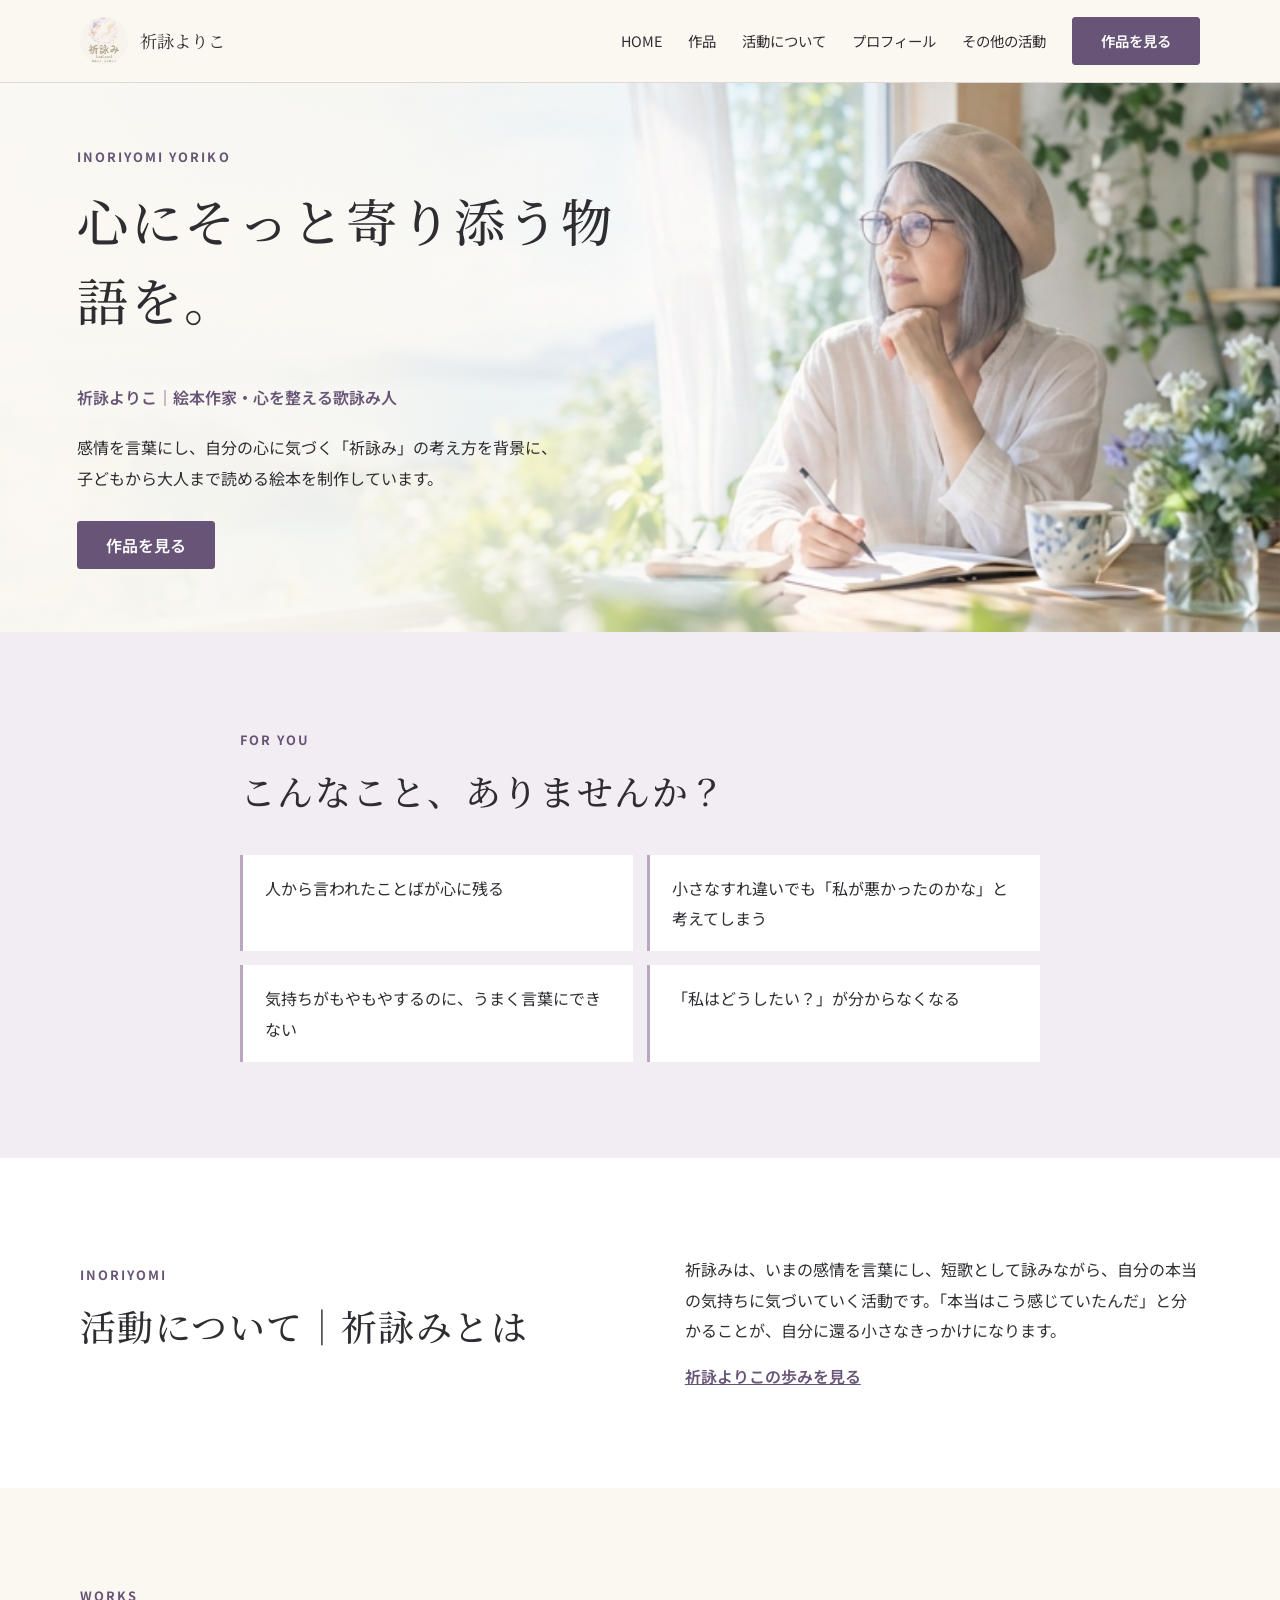
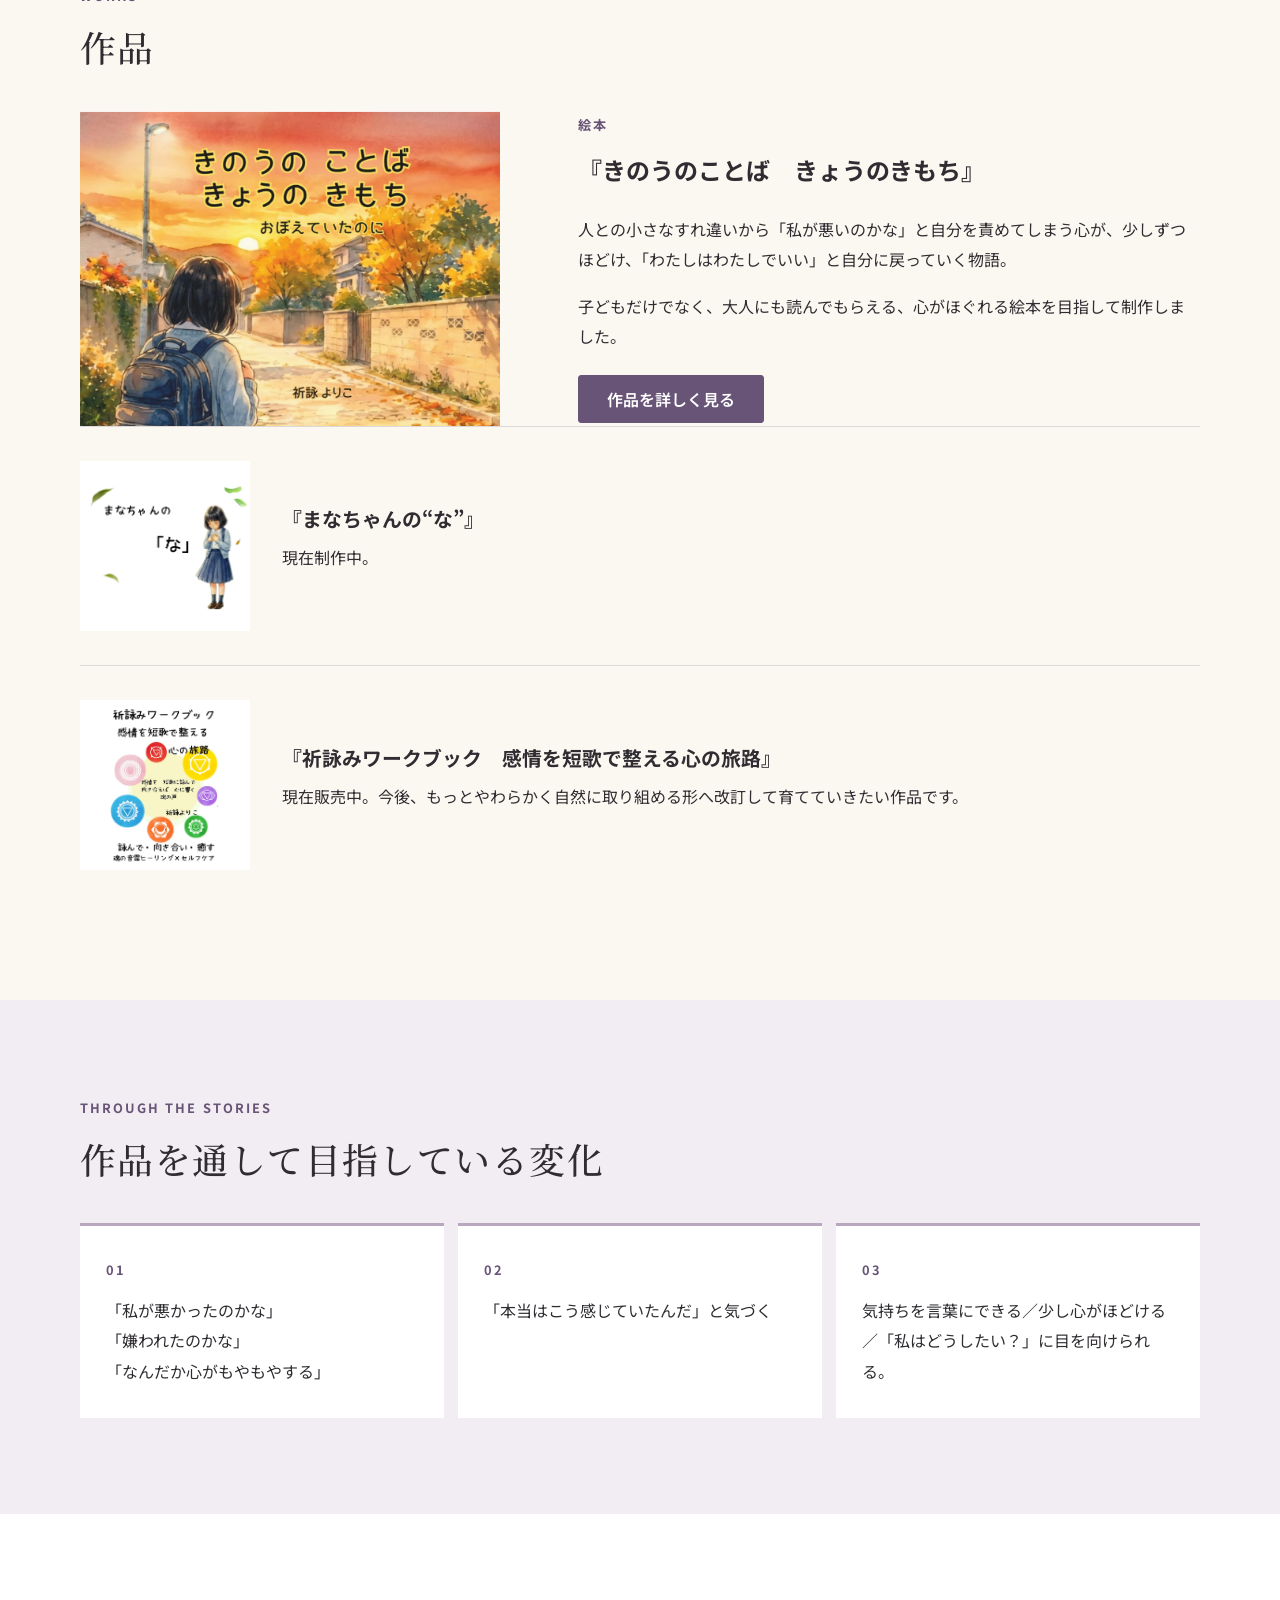
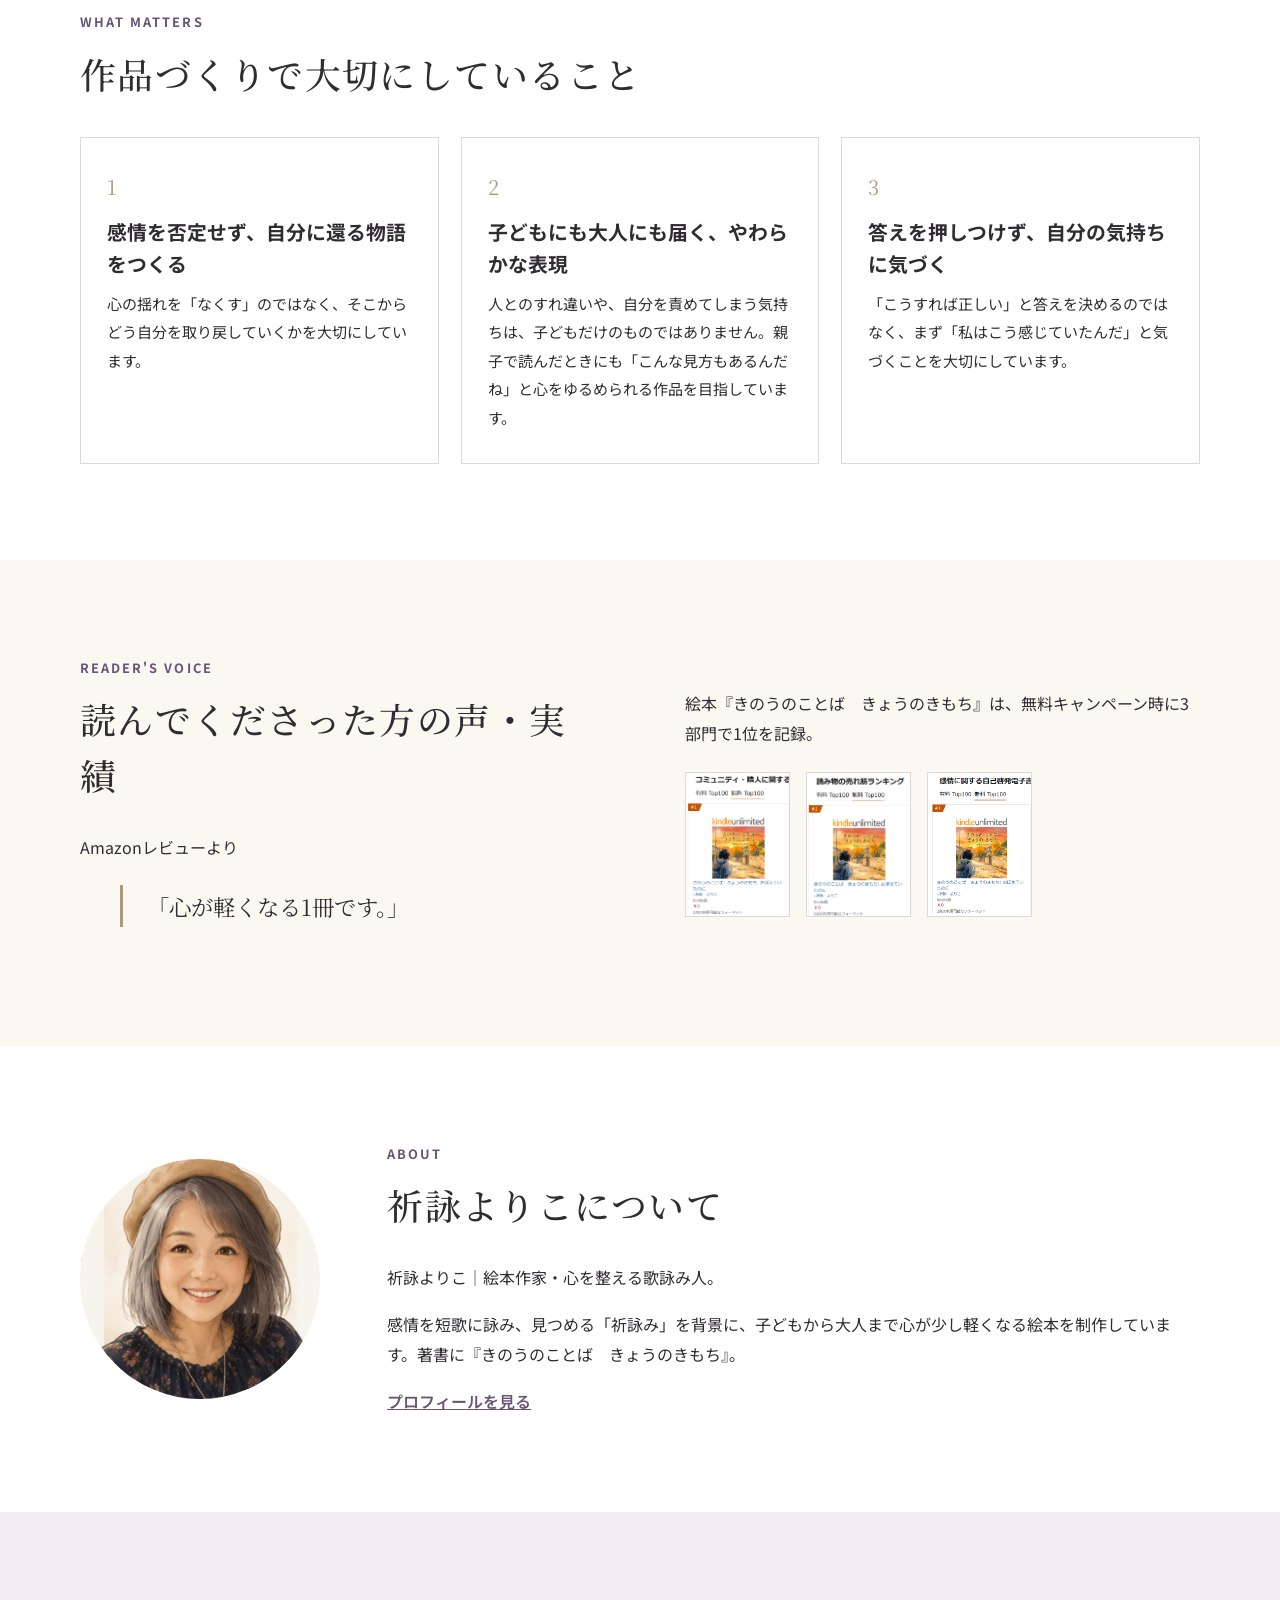
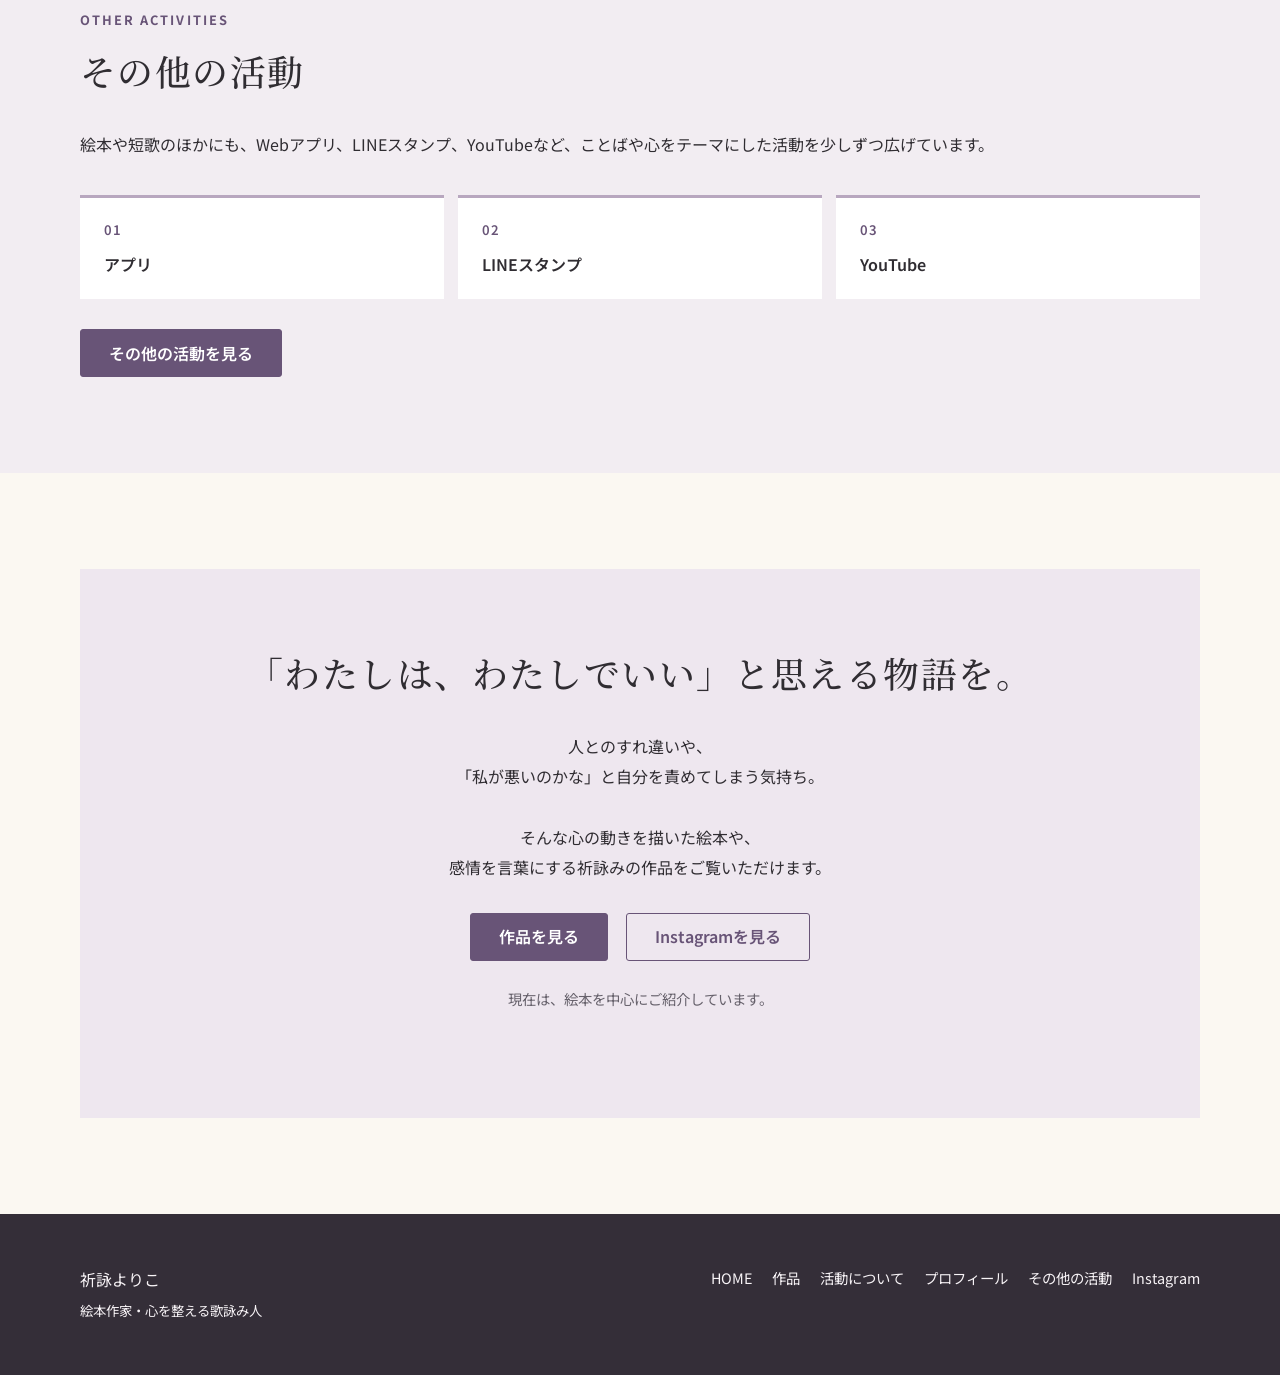
==== index.html @ 730420eb "Add Yoriko website" ====
<!doctype html><html lang="ja"><head><meta charset="utf-8"><meta name="viewport" content="width=device-width,initial-scale=1"><title>祈詠よりこ｜絵本作家・心を整える歌詠み人</title><meta name="description" content="祈詠よりこ。感情を言葉にし、自分の心に気づく「祈詠み」の考え方を背景に、子どもから大人まで読める絵本を制作しています。"><link rel="icon" type="image/svg+xml" href="data:image/svg+xml,%3Csvg xmlns='http://www.w3.org/2000/svg' viewBox='0 0 64 64'%3E%3Crect width='64' height='64' rx='12' fill='%23f4ecf2'/%3E%3Cpath d='M16 39q16-29 32 0M24 47q8-14 16 0' fill='none' stroke='%23685477' stroke-width='4' stroke-linecap='round'/%3E%3C/svg%3E"><link rel="stylesheet" href="./styles.css" defer><script src="./site.js" defer></script></head><body><a class="skip" href="#main">本文へ移動</a><header class="site-header"><div class="wrap head-inner"><a class="brand" href="./"><img src="./assets/logo.png" alt="祈詠みロゴ">祈詠よりこ</a><button class="menu-button" type="button" aria-controls="main-nav" aria-expanded="false">メニュー</button><nav class="nav" id="main-nav" aria-label="メインメニュー"><a href="./">HOME</a><a href="./works/">作品</a><a href="./#activity">活動について</a><a href="./profile/">プロフィール</a><a href="./#other-activities">その他の活動</a><a class="button" href="./works/">作品を見る</a></nav></div></header><main id="main"><section class="hero"><div class="wrap hero-grid"><div class="hero-copy"><p class="eyebrow">Inoriyomi Yoriko</p><h1>心にそっと寄り添う物語を。</h1><p class="role">祈詠よりこ｜絵本作家・心を整える歌詠み人</p><p class="lead">感情を言葉にし、自分の心に気づく「祈詠み」の考え方を背景に、<br>子どもから大人まで読める絵本を制作しています。</p><a class="button" href="./works/">作品を見る</a></div><div class="hero-image"><img src="./assets/hero.png" alt="窓辺で静かに過ごす女性" fetchpriority="high"></div></div></section><section class="section section-tint"><div class="narrow"><div class="section-head"><p class="eyebrow">For you</p><h2>こんなこと、ありませんか？</h2></div><ul class="list-soft"><li>人から言われたことばが心に残る</li><li>小さなすれ違いでも「私が悪かったのかな」と考えてしまう</li><li>気持ちがもやもやするのに、うまく言葉にできない</li><li>「私はどうしたい？」が分からなくなる</li></ul></div></section><section class="section section-white" id="activity"><div class="wrap two-col"><div><p class="eyebrow">Inoriyomi</p><h2>活動について｜祈詠みとは</h2></div><div><p>祈詠みは、いまの感情を言葉にし、短歌として詠みながら、自分の本当の気持ちに気づいていく活動です。「本当はこう感じていたんだ」と分かることが、自分に還る小さなきっかけになります。</p><a class="text-link" href="./profile/#story">祈詠よりこの歩みを見る</a></div></div></section><section class="section"><div class="wrap"><div class="section-head"><p class="eyebrow">Works</p><h2>作品</h2></div><div class="feature"><div class="feature-image"><img src="./assets/book-one.png" alt="絵本『きのうのことば　きょうのきもち』の表紙" loading="lazy"></div><div><p class="badge">絵本</p><h3>『きのうのことば　きょうのきもち』</h3><p>人との小さなすれ違いから「私が悪いのかな」と自分を責めてしまう心が、少しずつほどけ、「わたしはわたしでいい」と自分に戻っていく物語。</p><p>子どもだけでなく、大人にも読んでもらえる、心がほぐれる絵本を目指して制作しました。</p><div class="book-actions"><a class="button" href="./works/">作品を詳しく見る</a></div></div></div><div class="small-book"><img src="./assets/book-two.png" alt="制作中の絵本『まなちゃんの“な”』の画像" loading="lazy"><div><h3>『まなちゃんの“な”』</h3><p>現在制作中。</p></div></div><div class="small-book"><img src="./assets/workbook.png" alt="祈詠みワークブックの画像" loading="lazy"><div><h3>『祈詠みワークブック　感情を短歌で整える心の旅路』</h3><p>現在販売中。今後、もっとやわらかく自然に取り組める形へ改訂して育てていきたい作品です。</p></div></div></div></section><section class="section section-tint"><div class="wrap"><div class="section-head"><p class="eyebrow">Through the stories</p><h2>作品を通して目指している変化</h2></div><div class="pathway"><div class="path-step"><p class="number">01</p><p>「私が悪かったのかな」<br>「嫌われたのかな」<br>「なんだか心がもやもやする」</p></div><div class="path-step"><p class="number">02</p><p>「本当はこう感じていたんだ」と気づく</p></div><div class="path-step"><p class="number">03</p><p>気持ちを言葉にできる／少し心がほどける／「私はどうしたい？」に目を向けられる。</p></div></div></div></section><section class="section section-white"><div class="wrap"><div class="section-head"><p class="eyebrow">What matters</p><h2>作品づくりで大切にしていること</h2></div><div class="values"><div class="value"><span class="index">1</span><h3>感情を否定せず、自分に還る物語をつくる</h3><p>心の揺れを「なくす」のではなく、そこからどう自分を取り戻していくかを大切にしています。</p></div><div class="value"><span class="index">2</span><h3>子どもにも大人にも届く、やわらかな表現</h3><p>人とのすれ違いや、自分を責めてしまう気持ちは、子どもだけのものではありません。親子で読んだときにも「こんな見方もあるんだね」と心をゆるめられる作品を目指しています。</p></div><div class="value"><span class="index">3</span><h3>答えを押しつけず、自分の気持ちに気づく</h3><p>「こうすれば正しい」と答えを決めるのではなく、まず「私はこう感じていたんだ」と気づくことを大切にしています。</p></div></div></div></section><section class="section"><div class="wrap two-col"><div><p class="eyebrow">Reader's voice</p><h2>読んでくださった方の声・実績</h2><p>Amazonレビューより</p><blockquote class="review">「心が軽くなる1冊です。」</blockquote></div><div><p>絵本『きのうのことば　きょうのきもち』は、無料キャンペーン時に3部門で1位を記録。</p><div class="ranking"><img src="./assets/rank-community.png" alt="コミュニティ・隣人に関するランキング1位の画面" loading="lazy"><img src="./assets/rank-reading.png" alt="読み物の売れ筋ランキング1位の画面" loading="lazy"><img src="./assets/rank-feelings.png" alt="感情に関する自己啓発電子書籍ランキング1位の画面" loading="lazy"></div></div></div></section><section class="section section-white"><div class="wrap profile-brief"><img src="./assets/portrait.png" alt="祈詠よりこのプロフィール写真" loading="lazy"><div><p class="eyebrow">About</p><h2>祈詠よりこについて</h2><p>祈詠よりこ｜絵本作家・心を整える歌詠み人。</p><p>感情を短歌に詠み、見つめる「祈詠み」を背景に、子どもから大人まで心が少し軽くなる絵本を制作しています。著書に『きのうのことば　きょうのきもち』。</p><a class="text-link" href="./profile/">プロフィールを見る</a></div></div></section><section class="section section-tint" id="other-activities"><div class="wrap"><div class="section-head"><p class="eyebrow">Other activities</p><h2>その他の活動</h2><p>絵本や短歌のほかにも、Webアプリ、LINEスタンプ、YouTubeなど、ことばや心をテーマにした活動を少しずつ広げています。</p></div><ol class="other-list"><li>アプリ</li><li>LINEスタンプ</li><li>YouTube</li></ol><a class="button" href="https://inoriyomi.my.canva.site/" target="_blank" rel="noopener noreferrer">その他の活動を見る</a></div></section><section class="section"><div class="wrap cta-panel"><h2>「わたしは、わたしでいい」と思える物語を。</h2><p>人とのすれ違いや、<br>「私が悪いのかな」と自分を責めてしまう気持ち。<br><br>そんな心の動きを描いた絵本や、<br>感情を言葉にする祈詠みの作品をご覧いただけます。</p><div class="cta-actions"><a class="button" href="./works/">作品を見る</a><a class="button button-outline" href="https://www.instagram.com/inoriyomi.kokoro/" target="_blank" rel="noopener noreferrer">Instagramを見る</a></div><p class="minor">現在は、絵本を中心にご紹介しています。</p></div></section></main><footer class="site-footer"><div class="wrap footer-inner"><div>祈詠よりこ<br><small>絵本作家・心を整える歌詠み人</small></div><nav class="footer-nav" aria-label="フッターメニュー"><a href="./">HOME</a><a href="./works/">作品</a><a href="./#activity">活動について</a><a href="./profile/">プロフィール</a><a href="./#other-activities">その他の活動</a><a href="https://www.instagram.com/inoriyomi.kokoro/" target="_blank" rel="noopener noreferrer">Instagram</a></nav></div></footer></body></html>
---- styles.css ----
@import url('https://fonts.googleapis.com/css2?family=Noto+Sans+JP:wght@400;500;600;700&family=Noto+Serif+JP:wght@400;500;600&display=swap');
:root{--paper:#fbf8f2;--white:#fff;--ink:#302d32;--muted:#66616b;--plum:#685477;--plum-dark:#4e3c5c;--lav:#eee7ef;--line:#ded8d7;--gold:#ae9976}*{box-sizing:border-box}html{scroll-behavior:smooth}body{margin:0;color:var(--ink);background:var(--paper);font-family:'Noto Sans JP',system-ui,sans-serif;font-size:16px;line-height:1.9}h1,h2,h3,p{margin-top:0}h1,h2,.serif{font-family:'Noto Serif JP',serif;font-weight:500;line-height:1.55}h1{font-size:clamp(2rem,4vw,3.45rem);letter-spacing:.055em}h2{font-size:clamp(1.65rem,2.8vw,2.45rem);letter-spacing:.04em}h3{font-size:1.24rem;line-height:1.6}a{color:inherit}img{display:block;max-width:100%}.wrap{width:min(1120px,calc(100% - 48px));margin:auto}.narrow{width:min(800px,calc(100% - 48px));margin:auto}.eyebrow{font-size:.8rem;letter-spacing:.16em;color:var(--plum);font-weight:700;text-transform:uppercase;margin-bottom:.7rem}.site-header{position:sticky;top:0;z-index:20;background:rgba(251,248,242,.96);backdrop-filter:blur(14px);border-bottom:1px solid var(--line)}.head-inner{height:82px;display:flex;align-items:center;gap:28px}.brand{display:flex;align-items:center;gap:12px;text-decoration:none;margin-right:auto;font-family:'Noto Serif JP',serif;font-size:1.08rem;white-space:nowrap}.brand img{width:48px;height:48px;object-fit:cover;border-radius:50%}.nav{display:flex;align-items:center;gap:26px;font-size:.9rem}.nav a{text-decoration:none}.nav a:hover,.text-link:hover{text-decoration:underline;text-underline-offset:5px}.button{display:inline-flex;justify-content:center;align-items:center;min-height:48px;padding:10px 28px;text-decoration:none;background:var(--plum);color:white;border:1px solid var(--plum);border-radius:3px;font-weight:600;line-height:1.4;white-space:nowrap}.button:hover{background:var(--plum-dark)}.button-outline{background:transparent;color:var(--plum)}.button-outline:hover{background:var(--lav)}.menu-button{display:none;background:transparent;border:1px solid var(--line);font:inherit;padding:6px 12px;border-radius:3px}.hero{padding:64px 0 84px}.hero-grid{display:grid;grid-template-columns:1fr 1.06fr;align-items:center;gap:5%;min-height:570px}.hero-copy{padding:24px 0}.hero-copy .role{color:var(--plum);font-weight:600;margin-bottom:28px}.hero-copy .lead{max-width:31em;margin-bottom:34px}.hero-image{height:570px;overflow:hidden;border-radius:48% 48% 5px 5px/22% 22% 5px 5px;background:#eaf2f1}.hero-image img{width:100%;height:100%;object-fit:cover;object-position:center}.section{padding:96px 0}.section-white{background:white}.section-tint{background:#f2edf2}.section-head{margin-bottom:36px}.list-soft{display:grid;grid-template-columns:1fr 1fr;gap:14px;list-style:none;padding:0;margin:0}.list-soft li{background:white;border-left:3px solid #b8a7bf;padding:18px 22px}.two-col{display:grid;grid-template-columns:1fr 1fr;gap:8%;align-items:center}.quote-band{font-family:'Noto Serif JP',serif;font-size:clamp(1.25rem,2.3vw,1.85rem);line-height:1.8;color:var(--plum)}.feature{display:grid;grid-template-columns:minmax(250px,420px) 1fr;gap:7%;align-items:center}.feature-image{background:#eee9df;overflow:hidden}.feature-image img{width:100%;aspect-ratio:4/3;object-fit:cover}.feature h3{font-size:1.5rem}.book-meta{color:var(--muted);font-size:.92rem}.book-actions{display:flex;gap:12px;flex-wrap:wrap;margin-top:24px}.small-book{display:grid;grid-template-columns:170px 1fr;gap:32px;align-items:center;padding:34px 0;border-top:1px solid var(--line)}.small-book img{width:170px;aspect-ratio:1/1;object-fit:contain;background:#fff}.small-book h3{margin-bottom:8px}.pathway{display:grid;grid-template-columns:repeat(3,1fr);gap:14px}.path-step{padding:32px 26px;background:white;border-top:3px solid #b8a7bf}.path-step .number{font-size:.8rem;color:var(--plum);font-weight:700;letter-spacing:.12em}.path-step p:last-child{margin-bottom:0}.values{display:grid;grid-template-columns:repeat(3,1fr);gap:22px}.value{padding:30px 26px;border:1px solid var(--line);background:white}.value .index{color:var(--gold);font-family:'Noto Serif JP',serif;font-size:1.25rem}.value h3{margin:10px 0}.value p{font-size:.94rem;margin-bottom:0}.review{border-left:3px solid var(--gold);padding-left:24px;font-family:'Noto Serif JP',serif;font-size:1.4rem}.ranking{display:flex;gap:16px;align-items:start;margin-top:24px}.ranking img{width:105px;height:145px;object-fit:contain;object-position:top;background:white;border:1px solid var(--line)}.profile-brief{display:grid;grid-template-columns:240px 1fr;gap:6%;align-items:center}.profile-brief img{width:240px;aspect-ratio:1/1;object-fit:cover;border-radius:50%}.cta-panel{text-align:center;padding:76px 40px;background:var(--lav)}.cta-panel p{max-width:600px;margin:0 auto 30px}.cta-actions{display:flex;justify-content:center;gap:18px;flex-wrap:wrap}.minor{font-size:.9rem;color:var(--muted);margin-top:24px!important}.site-footer{padding:50px 0;background:#342e38;color:#f8f4f7}.footer-inner{display:flex;justify-content:space-between;gap:30px;align-items:start}.footer-nav{display:flex;gap:20px;flex-wrap:wrap;font-size:.9rem}.footer-nav a{text-decoration:none}.page-hero{padding:88px 0 70px;background:#f1ebf0}.page-hero p{max-width:730px}.work-card{display:grid;grid-template-columns:38% 1fr;gap:6%;align-items:center;padding:72px 0;border-bottom:1px solid var(--line)}.work-card img{width:100%;max-height:410px;object-fit:contain;background:white}.work-card h2{font-size:clamp(1.5rem,2.4vw,2.1rem)}.work-card p{max-width:38em}.prices{list-style:none;margin:18px 0;padding:0;font-weight:600}.prices li{margin:3px 0}.badge{color:var(--plum);font-size:.82rem;font-weight:700;letter-spacing:.12em}.prose{max-width:790px}.prose p{margin-bottom:1.7em}.profile-intro{display:grid;grid-template-columns:270px 1fr;gap:7%;align-items:center}.profile-intro img{width:270px;border-radius:50%}.faq details{border-top:1px solid var(--line);padding:20px 0}.faq details:last-child{border-bottom:1px solid var(--line)}.faq summary{cursor:pointer;font-weight:600}.faq details p{margin:15px 0 0}.text-link{color:var(--plum);font-weight:600}.skip{position:absolute;left:-9999px;top:0;background:white;padding:10px;z-index:100}.skip:focus{left:10px}#activity{scroll-margin-top:100px}@media(max-width:800px){.head-inner{height:68px}.nav{display:none;position:absolute;left:0;right:0;top:68px;background:var(--paper);padding:22px 24px;border-bottom:1px solid var(--line);flex-direction:column;align-items:stretch;gap:14px}.nav.open{display:flex}.head-cta{display:none}.menu-button{display:block}.hero{padding:30px 0 64px}.hero-grid{grid-template-columns:1fr;min-height:0}.hero-image{height:360px;grid-row:1;border-radius:45% 45% 3px 3px/30% 30% 3px 3px}.hero-copy{padding:30px 0 0}.section{padding:64px 0}.two-col,.feature,.profile-brief,.profile-intro,.work-card{grid-template-columns:1fr;gap:28px}.feature-image{max-width:520px}.pathway,.values{grid-template-columns:1fr}.profile-brief img,.profile-intro img{width:190px}.work-card{padding:48px 0}.work-card img{max-height:350px}.footer-inner{flex-direction:column}.page-hero{padding:62px 0 50px}}@media(max-width:520px){.wrap,.narrow{width:min(100% - 36px,1120px)}.list-soft{grid-template-columns:1fr}.small-book{grid-template-columns:110px 1fr;gap:18px}.small-book img{width:110px}.ranking img{width:83px;height:116px}.cta-panel{padding:58px 22px}.hero-image{height:290px}}
/* TOP: one wide image with the original headline over it. */
.hero{padding:0}
.hero-grid{position:relative;isolation:isolate;display:flex;align-items:center;gap:0;width:min(100%,1600px);min-height:0;aspect-ratio:1832/859;padding:42px clamp(24px,6vw,100px)}
.hero-grid::after{content:"";position:absolute;inset:0;z-index:1;pointer-events:none;background:linear-gradient(90deg,rgba(251,248,242,.96) 0%,rgba(251,248,242,.86) 29%,rgba(251,248,242,.22) 62%,transparent 82%)}
.hero-copy{position:relative;z-index:2;width:52%;max-width:630px;padding:0}
.hero-copy .role{margin-bottom:20px}
.hero-copy .lead{margin-bottom:28px}
.hero-image{position:absolute;inset:0;width:100%;height:100%;border-radius:0}
.hero-image img{width:100%;height:100%;object-fit:cover;object-position:center}
@media(max-width:800px){
 .hero{padding:0}
 .hero-grid{min-height:570px;aspect-ratio:auto;align-items:flex-start;padding:46px 24px}
 .hero-grid::after{background:linear-gradient(90deg,rgba(251,248,242,.95),rgba(251,248,242,.72) 62%,rgba(251,248,242,.12)),linear-gradient(180deg,rgba(251,248,242,.75),transparent 75%)}
 .hero-copy{width:min(100%,520px);padding:0}
 .hero-image{height:100%;grid-row:auto;border-radius:0}
 .hero-image img{object-position:65% center}
}
@media(max-width:520px){
 .hero-grid{min-height:600px;padding:38px 22px}
 .hero-copy h1{font-size:1.95rem}
 .hero-copy .lead br{display:none}
 .hero-image{height:100%}
 .hero-image img{object-position:66% center}
}
#other-activities{scroll-margin-top:100px}
.other-list{display:grid;grid-template-columns:repeat(3,1fr);gap:14px;margin:0 0 30px;padding:0;list-style:none;counter-reset:activities}
.other-list li{counter-increment:activities;background:white;border-top:3px solid #b8a7bf;padding:20px 24px;font-weight:600}
.other-list li::before{content:counter(activities,decimal-leading-zero);display:block;color:var(--plum);font-size:.82rem;letter-spacing:.1em;margin-bottom:6px}
@media(max-width:680px){.other-list{grid-template-columns:1fr}}
/* The supplied wide portrait keeps its full composition on larger screens. */
.hero-grid{aspect-ratio:784/336}
.hero-image img{object-position:center center}
@media(max-width:980px){
 .hero-grid{display:flex;flex-direction:column;align-items:stretch;min-height:0;aspect-ratio:auto;padding:0}
 .hero-grid::after{display:none}
 .hero-image{position:relative;order:1;width:100%;height:clamp(240px,36vw,350px)}
 .hero-image img{object-fit:cover;object-position:72% center}
 .hero-copy{order:2;width:100%;max-width:none;padding:30px max(24px,calc((100vw - 1120px)/2)) 52px;background:var(--paper)}
}
@media(max-width:520px){
 .hero-image{height:240px}
 .hero-copy{padding:28px 22px 48px}
}
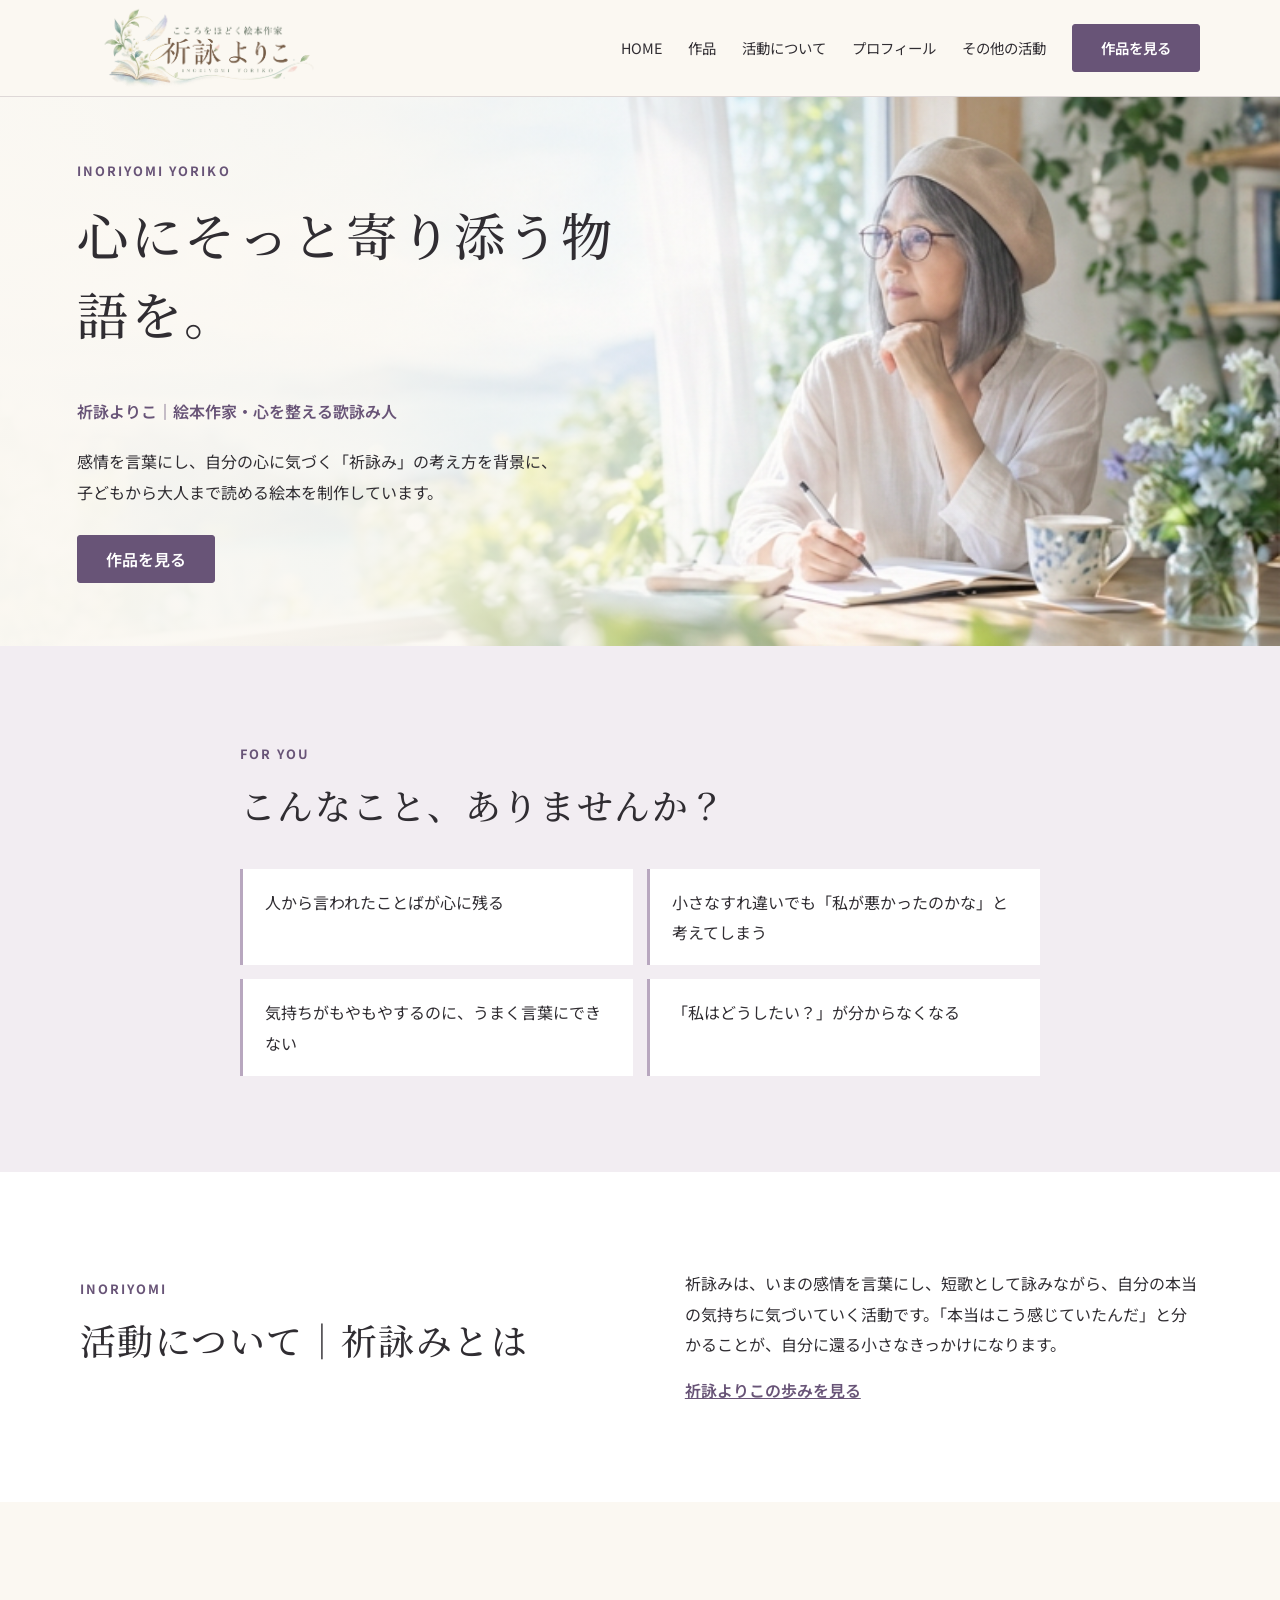
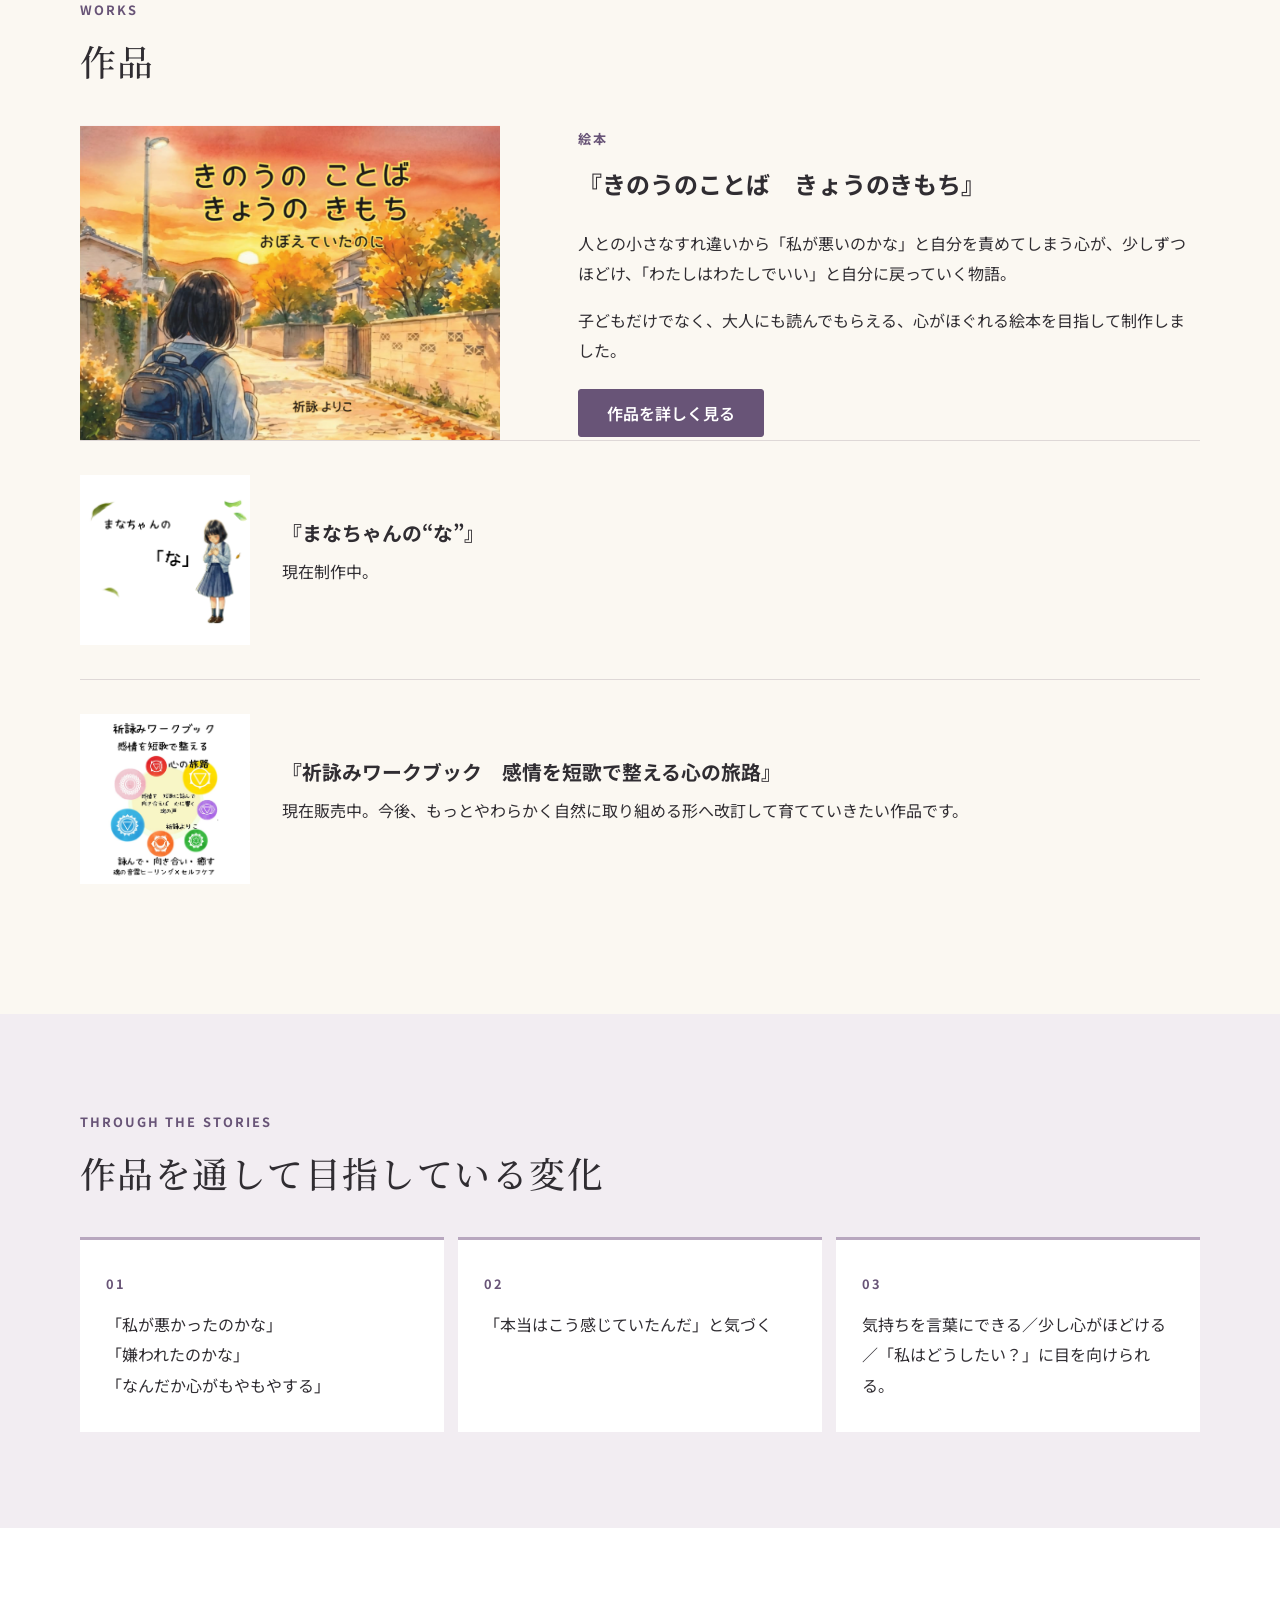
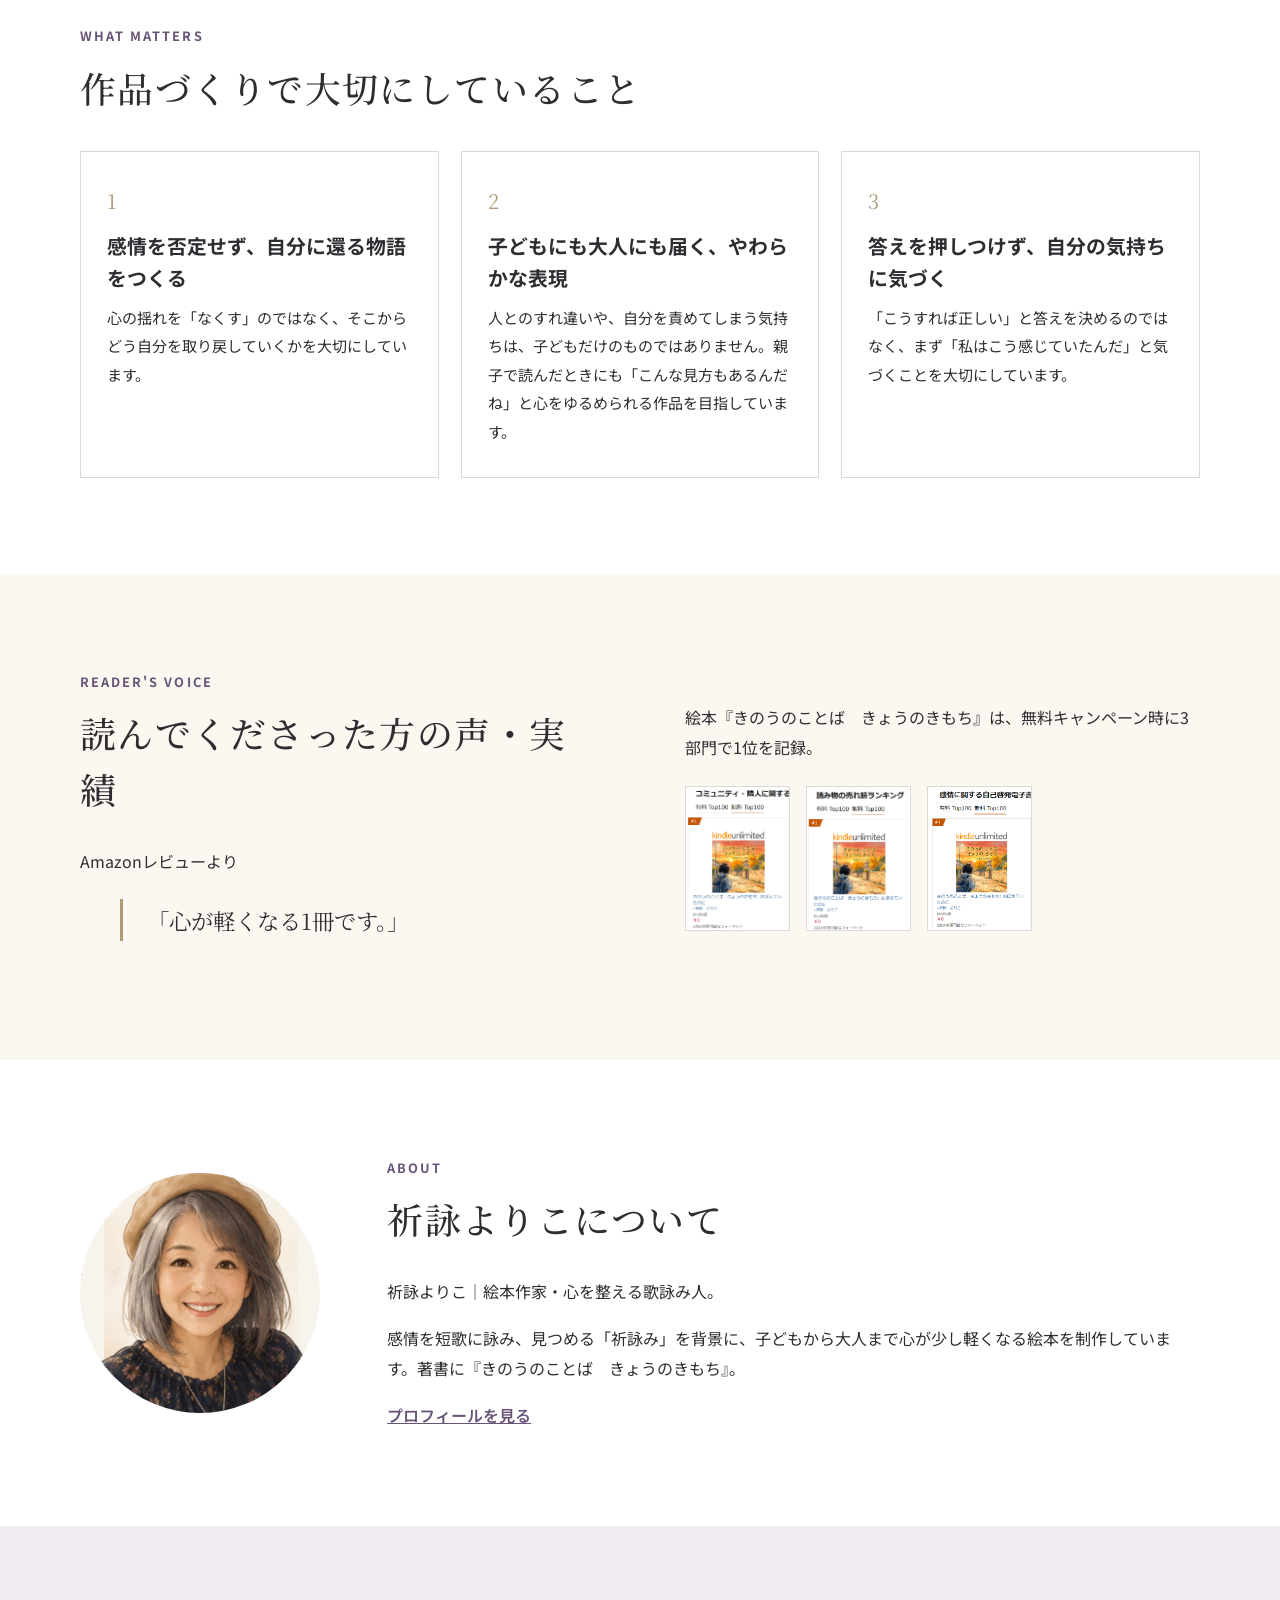
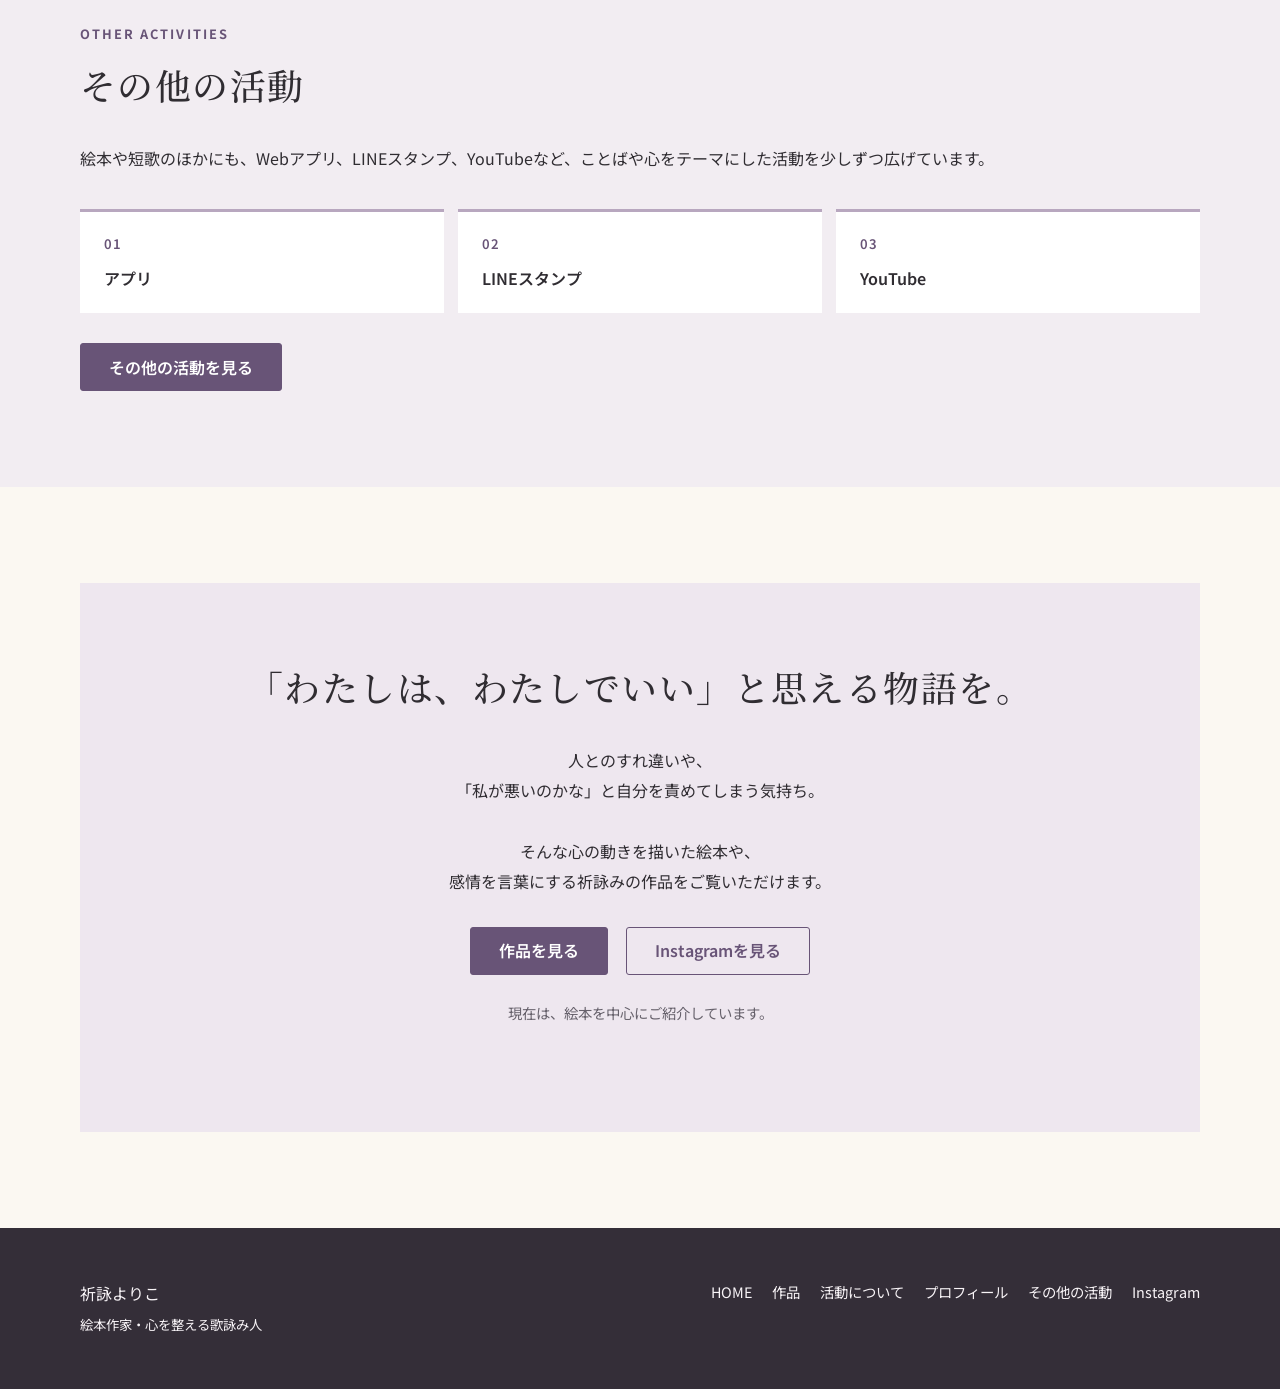
==== commit 6e39e863: "Replace header logo" ====
--- a/index.html
+++ b/index.html
@@ -1 +1 @@
-<!doctype html><html lang="ja"><head><meta charset="utf-8"><meta name="viewport" content="width=device-width,initial-scale=1"><title>祈詠よりこ｜絵本作家・心を整える歌詠み人</title><meta name="description" content="祈詠よりこ。感情を言葉にし、自分の心に気づく「祈詠み」の考え方を背景に、子どもから大人まで読める絵本を制作しています。"><link rel="icon" type="image/svg+xml" href="data:image/svg+xml,%3Csvg xmlns='http://www.w3.org/2000/svg' viewBox='0 0 64 64'%3E%3Crect width='64' height='64' rx='12' fill='%23f4ecf2'/%3E%3Cpath d='M16 39q16-29 32 0M24 47q8-14 16 0' fill='none' stroke='%23685477' stroke-width='4' stroke-linecap='round'/%3E%3C/svg%3E"><link rel="stylesheet" href="./styles.css" defer><script src="./site.js" defer></script></head><body><a class="skip" href="#main">本文へ移動</a><header class="site-header"><div class="wrap head-inner"><a class="brand" href="./"><img src="./assets/logo.png" alt="祈詠みロゴ">祈詠よりこ</a><button class="menu-button" type="button" aria-controls="main-nav" aria-expanded="false">メニュー</button><nav class="nav" id="main-nav" aria-label="メインメニュー"><a href="./">HOME</a><a href="./works/">作品</a><a href="./#activity">活動について</a><a href="./profile/">プロフィール</a><a href="./#other-activities">その他の活動</a><a class="button" href="./works/">作品を見る</a></nav></div></header><main id="main"><section class="hero"><div class="wrap hero-grid"><div class="hero-copy"><p class="eyebrow">Inoriyomi Yoriko</p><h1>心にそっと寄り添う物語を。</h1><p class="role">祈詠よりこ｜絵本作家・心を整える歌詠み人</p><p class="lead">感情を言葉にし、自分の心に気づく「祈詠み」の考え方を背景に、<br>子どもから大人まで読める絵本を制作しています。</p><a class="button" href="./works/">作品を見る</a></div><div class="hero-image"><img src="./assets/hero.png" alt="窓辺で静かに過ごす女性" fetchpriority="high"></div></div></section><section class="section section-tint"><div class="narrow"><div class="section-head"><p class="eyebrow">For you</p><h2>こんなこと、ありませんか？</h2></div><ul class="list-soft"><li>人から言われたことばが心に残る</li><li>小さなすれ違いでも「私が悪かったのかな」と考えてしまう</li><li>気持ちがもやもやするのに、うまく言葉にできない</li><li>「私はどうしたい？」が分からなくなる</li></ul></div></section><section class="section section-white" id="activity"><div class="wrap two-col"><div><p class="eyebrow">Inoriyomi</p><h2>活動について｜祈詠みとは</h2></div><div><p>祈詠みは、いまの感情を言葉にし、短歌として詠みながら、自分の本当の気持ちに気づいていく活動です。「本当はこう感じていたんだ」と分かることが、自分に還る小さなきっかけになります。</p><a class="text-link" href="./profile/#story">祈詠よりこの歩みを見る</a></div></div></section><section class="section"><div class="wrap"><div class="section-head"><p class="eyebrow">Works</p><h2>作品</h2></div><div class="feature"><div class="feature-image"><img src="./assets/book-one.png" alt="絵本『きのうのことば　きょうのきもち』の表紙" loading="lazy"></div><div><p class="badge">絵本</p><h3>『きのうのことば　きょうのきもち』</h3><p>人との小さなすれ違いから「私が悪いのかな」と自分を責めてしまう心が、少しずつほどけ、「わたしはわたしでいい」と自分に戻っていく物語。</p><p>子どもだけでなく、大人にも読んでもらえる、心がほぐれる絵本を目指して制作しました。</p><div class="book-actions"><a class="button" href="./works/">作品を詳しく見る</a></div></div></div><div class="small-book"><img src="./assets/book-two.png" alt="制作中の絵本『まなちゃんの“な”』の画像" loading="lazy"><div><h3>『まなちゃんの“な”』</h3><p>現在制作中。</p></div></div><div class="small-book"><img src="./assets/workbook.png" alt="祈詠みワークブックの画像" loading="lazy"><div><h3>『祈詠みワークブック　感情を短歌で整える心の旅路』</h3><p>現在販売中。今後、もっとやわらかく自然に取り組める形へ改訂して育てていきたい作品です。</p></div></div></div></section><section class="section section-tint"><div class="wrap"><div class="section-head"><p class="eyebrow">Through the stories</p><h2>作品を通して目指している変化</h2></div><div class="pathway"><div class="path-step"><p class="number">01</p><p>「私が悪かったのかな」<br>「嫌われたのかな」<br>「なんだか心がもやもやする」</p></div><div class="path-step"><p class="number">02</p><p>「本当はこう感じていたんだ」と気づく</p></div><div class="path-step"><p class="number">03</p><p>気持ちを言葉にできる／少し心がほどける／「私はどうしたい？」に目を向けられる。</p></div></div></div></section><section class="section section-white"><div class="wrap"><div class="section-head"><p class="eyebrow">What matters</p><h2>作品づくりで大切にしていること</h2></div><div class="values"><div class="value"><span class="index">1</span><h3>感情を否定せず、自分に還る物語をつくる</h3><p>心の揺れを「なくす」のではなく、そこからどう自分を取り戻していくかを大切にしています。</p></div><div class="value"><span class="index">2</span><h3>子どもにも大人にも届く、やわらかな表現</h3><p>人とのすれ違いや、自分を責めてしまう気持ちは、子どもだけのものではありません。親子で読んだときにも「こんな見方もあるんだね」と心をゆるめられる作品を目指しています。</p></div><div class="value"><span class="index">3</span><h3>答えを押しつけず、自分の気持ちに気づく</h3><p>「こうすれば正しい」と答えを決めるのではなく、まず「私はこう感じていたんだ」と気づくことを大切にしています。</p></div></div></div></section><section class="section"><div class="wrap two-col"><div><p class="eyebrow">Reader's voice</p><h2>読んでくださった方の声・実績</h2><p>Amazonレビューより</p><blockquote class="review">「心が軽くなる1冊です。」</blockquote></div><div><p>絵本『きのうのことば　きょうのきもち』は、無料キャンペーン時に3部門で1位を記録。</p><div class="ranking"><img src="./assets/rank-community.png" alt="コミュニティ・隣人に関するランキング1位の画面" loading="lazy"><img src="./assets/rank-reading.png" alt="読み物の売れ筋ランキング1位の画面" loading="lazy"><img src="./assets/rank-feelings.png" alt="感情に関する自己啓発電子書籍ランキング1位の画面" loading="lazy"></div></div></div></section><section class="section section-white"><div class="wrap profile-brief"><img src="./assets/portrait.png" alt="祈詠よりこのプロフィール写真" loading="lazy"><div><p class="eyebrow">About</p><h2>祈詠よりこについて</h2><p>祈詠よりこ｜絵本作家・心を整える歌詠み人。</p><p>感情を短歌に詠み、見つめる「祈詠み」を背景に、子どもから大人まで心が少し軽くなる絵本を制作しています。著書に『きのうのことば　きょうのきもち』。</p><a class="text-link" href="./profile/">プロフィールを見る</a></div></div></section><section class="section section-tint" id="other-activities"><div class="wrap"><div class="section-head"><p class="eyebrow">Other activities</p><h2>その他の活動</h2><p>絵本や短歌のほかにも、Webアプリ、LINEスタンプ、YouTubeなど、ことばや心をテーマにした活動を少しずつ広げています。</p></div><ol class="other-list"><li>アプリ</li><li>LINEスタンプ</li><li>YouTube</li></ol><a class="button" href="https://inoriyomi.my.canva.site/" target="_blank" rel="noopener noreferrer">その他の活動を見る</a></div></section><section class="section"><div class="wrap cta-panel"><h2>「わたしは、わたしでいい」と思える物語を。</h2><p>人とのすれ違いや、<br>「私が悪いのかな」と自分を責めてしまう気持ち。<br><br>そんな心の動きを描いた絵本や、<br>感情を言葉にする祈詠みの作品をご覧いただけます。</p><div class="cta-actions"><a class="button" href="./works/">作品を見る</a><a class="button button-outline" href="https://www.instagram.com/inoriyomi.kokoro/" target="_blank" rel="noopener noreferrer">Instagramを見る</a></div><p class="minor">現在は、絵本を中心にご紹介しています。</p></div></section></main><footer class="site-footer"><div class="wrap footer-inner"><div>祈詠よりこ<br><small>絵本作家・心を整える歌詠み人</small></div><nav class="footer-nav" aria-label="フッターメニュー"><a href="./">HOME</a><a href="./works/">作品</a><a href="./#activity">活動について</a><a href="./profile/">プロフィール</a><a href="./#other-activities">その他の活動</a><a href="https://www.instagram.com/inoriyomi.kokoro/" target="_blank" rel="noopener noreferrer">Instagram</a></nav></div></footer></body></html>
+<!doctype html><html lang="ja"><head><meta charset="utf-8"><meta name="viewport" content="width=device-width,initial-scale=1"><title>祈詠よりこ｜絵本作家・心を整える歌詠み人</title><meta name="description" content="祈詠よりこ。感情を言葉にし、自分の心に気づく「祈詠み」の考え方を背景に、子どもから大人まで読める絵本を制作しています。"><link rel="icon" type="image/svg+xml" href="data:image/svg+xml,%3Csvg xmlns='http://www.w3.org/2000/svg' viewBox='0 0 64 64'%3E%3Crect width='64' height='64' rx='12' fill='%23f4ecf2'/%3E%3Cpath d='M16 39q16-29 32 0M24 47q8-14 16 0' fill='none' stroke='%23685477' stroke-width='4' stroke-linecap='round'/%3E%3C/svg%3E"><link rel="stylesheet" href="./styles.css" defer><script src="./site.js" defer></script></head><body><a class="skip" href="#main">本文へ移動</a><header class="site-header"><div class="wrap head-inner"><a class="brand" href="./"><img src="./assets/New-logo.png" alt="こころをほどく絵本作家・祈詠よりこ"></a><button class="menu-button" type="button" aria-controls="main-nav" aria-expanded="false">メニュー</button><nav class="nav" id="main-nav" aria-label="メインメニュー"><a href="./">HOME</a><a href="./works/">作品</a><a href="./#activity">活動について</a><a href="./profile/">プロフィール</a><a href="./#other-activities">その他の活動</a><a class="button" href="./works/">作品を見る</a></nav></div></header><main id="main"><section class="hero"><div class="wrap hero-grid"><div class="hero-copy"><p class="eyebrow">Inoriyomi Yoriko</p><h1>心にそっと寄り添う物語を。</h1><p class="role">祈詠よりこ｜絵本作家・心を整える歌詠み人</p><p class="lead">感情を言葉にし、自分の心に気づく「祈詠み」の考え方を背景に、<br>子どもから大人まで読める絵本を制作しています。</p><a class="button" href="./works/">作品を見る</a></div><div class="hero-image"><img src="./assets/hero.png" alt="窓辺で静かに過ごす女性" fetchpriority="high"></div></div></section><section class="section section-tint"><div class="narrow"><div class="section-head"><p class="eyebrow">For you</p><h2>こんなこと、ありませんか？</h2></div><ul class="list-soft"><li>人から言われたことばが心に残る</li><li>小さなすれ違いでも「私が悪かったのかな」と考えてしまう</li><li>気持ちがもやもやするのに、うまく言葉にできない</li><li>「私はどうしたい？」が分からなくなる</li></ul></div></section><section class="section section-white" id="activity"><div class="wrap two-col"><div><p class="eyebrow">Inoriyomi</p><h2>活動について｜祈詠みとは</h2></div><div><p>祈詠みは、いまの感情を言葉にし、短歌として詠みながら、自分の本当の気持ちに気づいていく活動です。「本当はこう感じていたんだ」と分かることが、自分に還る小さなきっかけになります。</p><a class="text-link" href="./profile/#story">祈詠よりこの歩みを見る</a></div></div></section><section class="section"><div class="wrap"><div class="section-head"><p class="eyebrow">Works</p><h2>作品</h2></div><div class="feature"><div class="feature-image"><img src="./assets/book-one.png" alt="絵本『きのうのことば　きょうのきもち』の表紙" loading="lazy"></div><div><p class="badge">絵本</p><h3>『きのうのことば　きょうのきもち』</h3><p>人との小さなすれ違いから「私が悪いのかな」と自分を責めてしまう心が、少しずつほどけ、「わたしはわたしでいい」と自分に戻っていく物語。</p><p>子どもだけでなく、大人にも読んでもらえる、心がほぐれる絵本を目指して制作しました。</p><div class="book-actions"><a class="button" href="./works/">作品を詳しく見る</a></div></div></div><div class="small-book"><img src="./assets/book-two.png" alt="制作中の絵本『まなちゃんの“な”』の画像" loading="lazy"><div><h3>『まなちゃんの“な”』</h3><p>現在制作中。</p></div></div><div class="small-book"><img src="./assets/workbook.png" alt="祈詠みワークブックの画像" loading="lazy"><div><h3>『祈詠みワークブック　感情を短歌で整える心の旅路』</h3><p>現在販売中。今後、もっとやわらかく自然に取り組める形へ改訂して育てていきたい作品です。</p></div></div></div></section><section class="section section-tint"><div class="wrap"><div class="section-head"><p class="eyebrow">Through the stories</p><h2>作品を通して目指している変化</h2></div><div class="pathway"><div class="path-step"><p class="number">01</p><p>「私が悪かったのかな」<br>「嫌われたのかな」<br>「なんだか心がもやもやする」</p></div><div class="path-step"><p class="number">02</p><p>「本当はこう感じていたんだ」と気づく</p></div><div class="path-step"><p class="number">03</p><p>気持ちを言葉にできる／少し心がほどける／「私はどうしたい？」に目を向けられる。</p></div></div></div></section><section class="section section-white"><div class="wrap"><div class="section-head"><p class="eyebrow">What matters</p><h2>作品づくりで大切にしていること</h2></div><div class="values"><div class="value"><span class="index">1</span><h3>感情を否定せず、自分に還る物語をつくる</h3><p>心の揺れを「なくす」のではなく、そこからどう自分を取り戻していくかを大切にしています。</p></div><div class="value"><span class="index">2</span><h3>子どもにも大人にも届く、やわらかな表現</h3><p>人とのすれ違いや、自分を責めてしまう気持ちは、子どもだけのものではありません。親子で読んだときにも「こんな見方もあるんだね」と心をゆるめられる作品を目指しています。</p></div><div class="value"><span class="index">3</span><h3>答えを押しつけず、自分の気持ちに気づく</h3><p>「こうすれば正しい」と答えを決めるのではなく、まず「私はこう感じていたんだ」と気づくことを大切にしています。</p></div></div></div></section><section class="section"><div class="wrap two-col"><div><p class="eyebrow">Reader's voice</p><h2>読んでくださった方の声・実績</h2><p>Amazonレビューより</p><blockquote class="review">「心が軽くなる1冊です。」</blockquote></div><div><p>絵本『きのうのことば　きょうのきもち』は、無料キャンペーン時に3部門で1位を記録。</p><div class="ranking"><img src="./assets/rank-community.png" alt="コミュニティ・隣人に関するランキング1位の画面" loading="lazy"><img src="./assets/rank-reading.png" alt="読み物の売れ筋ランキング1位の画面" loading="lazy"><img src="./assets/rank-feelings.png" alt="感情に関する自己啓発電子書籍ランキング1位の画面" loading="lazy"></div></div></div></section><section class="section section-white"><div class="wrap profile-brief"><img src="./assets/portrait.png" alt="祈詠よりこのプロフィール写真" loading="lazy"><div><p class="eyebrow">About</p><h2>祈詠よりこについて</h2><p>祈詠よりこ｜絵本作家・心を整える歌詠み人。</p><p>感情を短歌に詠み、見つめる「祈詠み」を背景に、子どもから大人まで心が少し軽くなる絵本を制作しています。著書に『きのうのことば　きょうのきもち』。</p><a class="text-link" href="./profile/">プロフィールを見る</a></div></div></section><section class="section section-tint" id="other-activities"><div class="wrap"><div class="section-head"><p class="eyebrow">Other activities</p><h2>その他の活動</h2><p>絵本や短歌のほかにも、Webアプリ、LINEスタンプ、YouTubeなど、ことばや心をテーマにした活動を少しずつ広げています。</p></div><ol class="other-list"><li>アプリ</li><li>LINEスタンプ</li><li>YouTube</li></ol><a class="button" href="https://inoriyomi.my.canva.site/" target="_blank" rel="noopener noreferrer">その他の活動を見る</a></div></section><section class="section"><div class="wrap cta-panel"><h2>「わたしは、わたしでいい」と思える物語を。</h2><p>人とのすれ違いや、<br>「私が悪いのかな」と自分を責めてしまう気持ち。<br><br>そんな心の動きを描いた絵本や、<br>感情を言葉にする祈詠みの作品をご覧いただけます。</p><div class="cta-actions"><a class="button" href="./works/">作品を見る</a><a class="button button-outline" href="https://www.instagram.com/inoriyomi.kokoro/" target="_blank" rel="noopener noreferrer">Instagramを見る</a></div><p class="minor">現在は、絵本を中心にご紹介しています。</p></div></section></main><footer class="site-footer"><div class="wrap footer-inner"><div>祈詠よりこ<br><small>絵本作家・心を整える歌詠み人</small></div><nav class="footer-nav" aria-label="フッターメニュー"><a href="./">HOME</a><a href="./works/">作品</a><a href="./#activity">活動について</a><a href="./profile/">プロフィール</a><a href="./#other-activities">その他の活動</a><a href="https://www.instagram.com/inoriyomi.kokoro/" target="_blank" rel="noopener noreferrer">Instagram</a></nav></div></footer></body></html>
--- a/styles.css
+++ b/styles.css
@@ -1,5 +1,5 @@
 @import url('https://fonts.googleapis.com/css2?family=Noto+Sans+JP:wght@400;500;600;700&family=Noto+Serif+JP:wght@400;500;600&display=swap');
-:root{--paper:#fbf8f2;--white:#fff;--ink:#302d32;--muted:#66616b;--plum:#685477;--plum-dark:#4e3c5c;--lav:#eee7ef;--line:#ded8d7;--gold:#ae9976}*{box-sizing:border-box}html{scroll-behavior:smooth}body{margin:0;color:var(--ink);background:var(--paper);font-family:'Noto Sans JP',system-ui,sans-serif;font-size:16px;line-height:1.9}h1,h2,h3,p{margin-top:0}h1,h2,.serif{font-family:'Noto Serif JP',serif;font-weight:500;line-height:1.55}h1{font-size:clamp(2rem,4vw,3.45rem);letter-spacing:.055em}h2{font-size:clamp(1.65rem,2.8vw,2.45rem);letter-spacing:.04em}h3{font-size:1.24rem;line-height:1.6}a{color:inherit}img{display:block;max-width:100%}.wrap{width:min(1120px,calc(100% - 48px));margin:auto}.narrow{width:min(800px,calc(100% - 48px));margin:auto}.eyebrow{font-size:.8rem;letter-spacing:.16em;color:var(--plum);font-weight:700;text-transform:uppercase;margin-bottom:.7rem}.site-header{position:sticky;top:0;z-index:20;background:rgba(251,248,242,.96);backdrop-filter:blur(14px);border-bottom:1px solid var(--line)}.head-inner{height:82px;display:flex;align-items:center;gap:28px}.brand{display:flex;align-items:center;gap:12px;text-decoration:none;margin-right:auto;font-family:'Noto Serif JP',serif;font-size:1.08rem;white-space:nowrap}.brand img{width:48px;height:48px;object-fit:cover;border-radius:50%}.nav{display:flex;align-items:center;gap:26px;font-size:.9rem}.nav a{text-decoration:none}.nav a:hover,.text-link:hover{text-decoration:underline;text-underline-offset:5px}.button{display:inline-flex;justify-content:center;align-items:center;min-height:48px;padding:10px 28px;text-decoration:none;background:var(--plum);color:white;border:1px solid var(--plum);border-radius:3px;font-weight:600;line-height:1.4;white-space:nowrap}.button:hover{background:var(--plum-dark)}.button-outline{background:transparent;color:var(--plum)}.button-outline:hover{background:var(--lav)}.menu-button{display:none;background:transparent;border:1px solid var(--line);font:inherit;padding:6px 12px;border-radius:3px}.hero{padding:64px 0 84px}.hero-grid{display:grid;grid-template-columns:1fr 1.06fr;align-items:center;gap:5%;min-height:570px}.hero-copy{padding:24px 0}.hero-copy .role{color:var(--plum);font-weight:600;margin-bottom:28px}.hero-copy .lead{max-width:31em;margin-bottom:34px}.hero-image{height:570px;overflow:hidden;border-radius:48% 48% 5px 5px/22% 22% 5px 5px;background:#eaf2f1}.hero-image img{width:100%;height:100%;object-fit:cover;object-position:center}.section{padding:96px 0}.section-white{background:white}.section-tint{background:#f2edf2}.section-head{margin-bottom:36px}.list-soft{display:grid;grid-template-columns:1fr 1fr;gap:14px;list-style:none;padding:0;margin:0}.list-soft li{background:white;border-left:3px solid #b8a7bf;padding:18px 22px}.two-col{display:grid;grid-template-columns:1fr 1fr;gap:8%;align-items:center}.quote-band{font-family:'Noto Serif JP',serif;font-size:clamp(1.25rem,2.3vw,1.85rem);line-height:1.8;color:var(--plum)}.feature{display:grid;grid-template-columns:minmax(250px,420px) 1fr;gap:7%;align-items:center}.feature-image{background:#eee9df;overflow:hidden}.feature-image img{width:100%;aspect-ratio:4/3;object-fit:cover}.feature h3{font-size:1.5rem}.book-meta{color:var(--muted);font-size:.92rem}.book-actions{display:flex;gap:12px;flex-wrap:wrap;margin-top:24px}.small-book{display:grid;grid-template-columns:170px 1fr;gap:32px;align-items:center;padding:34px 0;border-top:1px solid var(--line)}.small-book img{width:170px;aspect-ratio:1/1;object-fit:contain;background:#fff}.small-book h3{margin-bottom:8px}.pathway{display:grid;grid-template-columns:repeat(3,1fr);gap:14px}.path-step{padding:32px 26px;background:white;border-top:3px solid #b8a7bf}.path-step .number{font-size:.8rem;color:var(--plum);font-weight:700;letter-spacing:.12em}.path-step p:last-child{margin-bottom:0}.values{display:grid;grid-template-columns:repeat(3,1fr);gap:22px}.value{padding:30px 26px;border:1px solid var(--line);background:white}.value .index{color:var(--gold);font-family:'Noto Serif JP',serif;font-size:1.25rem}.value h3{margin:10px 0}.value p{font-size:.94rem;margin-bottom:0}.review{border-left:3px solid var(--gold);padding-left:24px;font-family:'Noto Serif JP',serif;font-size:1.4rem}.ranking{display:flex;gap:16px;align-items:start;margin-top:24px}.ranking img{width:105px;height:145px;object-fit:contain;object-position:top;background:white;border:1px solid var(--line)}.profile-brief{display:grid;grid-template-columns:240px 1fr;gap:6%;align-items:center}.profile-brief img{width:240px;aspect-ratio:1/1;object-fit:cover;border-radius:50%}.cta-panel{text-align:center;padding:76px 40px;background:var(--lav)}.cta-panel p{max-width:600px;margin:0 auto 30px}.cta-actions{display:flex;justify-content:center;gap:18px;flex-wrap:wrap}.minor{font-size:.9rem;color:var(--muted);margin-top:24px!important}.site-footer{padding:50px 0;background:#342e38;color:#f8f4f7}.footer-inner{display:flex;justify-content:space-between;gap:30px;align-items:start}.footer-nav{display:flex;gap:20px;flex-wrap:wrap;font-size:.9rem}.footer-nav a{text-decoration:none}.page-hero{padding:88px 0 70px;background:#f1ebf0}.page-hero p{max-width:730px}.work-card{display:grid;grid-template-columns:38% 1fr;gap:6%;align-items:center;padding:72px 0;border-bottom:1px solid var(--line)}.work-card img{width:100%;max-height:410px;object-fit:contain;background:white}.work-card h2{font-size:clamp(1.5rem,2.4vw,2.1rem)}.work-card p{max-width:38em}.prices{list-style:none;margin:18px 0;padding:0;font-weight:600}.prices li{margin:3px 0}.badge{color:var(--plum);font-size:.82rem;font-weight:700;letter-spacing:.12em}.prose{max-width:790px}.prose p{margin-bottom:1.7em}.profile-intro{display:grid;grid-template-columns:270px 1fr;gap:7%;align-items:center}.profile-intro img{width:270px;border-radius:50%}.faq details{border-top:1px solid var(--line);padding:20px 0}.faq details:last-child{border-bottom:1px solid var(--line)}.faq summary{cursor:pointer;font-weight:600}.faq details p{margin:15px 0 0}.text-link{color:var(--plum);font-weight:600}.skip{position:absolute;left:-9999px;top:0;background:white;padding:10px;z-index:100}.skip:focus{left:10px}#activity{scroll-margin-top:100px}@media(max-width:800px){.head-inner{height:68px}.nav{display:none;position:absolute;left:0;right:0;top:68px;background:var(--paper);padding:22px 24px;border-bottom:1px solid var(--line);flex-direction:column;align-items:stretch;gap:14px}.nav.open{display:flex}.head-cta{display:none}.menu-button{display:block}.hero{padding:30px 0 64px}.hero-grid{grid-template-columns:1fr;min-height:0}.hero-image{height:360px;grid-row:1;border-radius:45% 45% 3px 3px/30% 30% 3px 3px}.hero-copy{padding:30px 0 0}.section{padding:64px 0}.two-col,.feature,.profile-brief,.profile-intro,.work-card{grid-template-columns:1fr;gap:28px}.feature-image{max-width:520px}.pathway,.values{grid-template-columns:1fr}.profile-brief img,.profile-intro img{width:190px}.work-card{padding:48px 0}.work-card img{max-height:350px}.footer-inner{flex-direction:column}.page-hero{padding:62px 0 50px}}@media(max-width:520px){.wrap,.narrow{width:min(100% - 36px,1120px)}.list-soft{grid-template-columns:1fr}.small-book{grid-template-columns:110px 1fr;gap:18px}.small-book img{width:110px}.ranking img{width:83px;height:116px}.cta-panel{padding:58px 22px}.hero-image{height:290px}}
+:root{--paper:#fbf8f2;--white:#fff;--ink:#302d32;--muted:#66616b;--plum:#685477;--plum-dark:#4e3c5c;--lav:#eee7ef;--line:#ded8d7;--gold:#ae9976}*{box-sizing:border-box}html{scroll-behavior:smooth}body{margin:0;color:var(--ink);background:var(--paper);font-family:'Noto Sans JP',system-ui,sans-serif;font-size:16px;line-height:1.9}h1,h2,h3,p{margin-top:0}h1,h2,.serif{font-family:'Noto Serif JP',serif;font-weight:500;line-height:1.55}h1{font-size:clamp(2rem,4vw,3.45rem);letter-spacing:.055em}h2{font-size:clamp(1.65rem,2.8vw,2.45rem);letter-spacing:.04em}h3{font-size:1.24rem;line-height:1.6}a{color:inherit}img{display:block;max-width:100%}.wrap{width:min(1120px,calc(100% - 48px));margin:auto}.narrow{width:min(800px,calc(100% - 48px));margin:auto}.eyebrow{font-size:.8rem;letter-spacing:.16em;color:var(--plum);font-weight:700;text-transform:uppercase;margin-bottom:.7rem}.site-header{position:sticky;top:0;z-index:20;background:rgba(251,248,242,.96);backdrop-filter:blur(14px);border-bottom:1px solid var(--line)}.head-inner{height:96px;display:flex;align-items:center;gap:18px}.brand{display:flex;align-items:center;min-width:0;text-decoration:none;margin-right:auto}.brand img{display:block;width:258px;height:auto;object-fit:contain}.nav{display:flex;align-items:center;gap:26px;font-size:.9rem}.nav a{text-decoration:none}.nav a:hover,.text-link:hover{text-decoration:underline;text-underline-offset:5px}.button{display:inline-flex;justify-content:center;align-items:center;min-height:48px;padding:10px 28px;text-decoration:none;background:var(--plum);color:white;border:1px solid var(--plum);border-radius:3px;font-weight:600;line-height:1.4;white-space:nowrap}.button:hover{background:var(--plum-dark)}.button-outline{background:transparent;color:var(--plum)}.button-outline:hover{background:var(--lav)}.menu-button{display:none;background:transparent;border:1px solid var(--line);font:inherit;padding:6px 12px;border-radius:3px}.hero{padding:64px 0 84px}.hero-grid{display:grid;grid-template-columns:1fr 1.06fr;align-items:center;gap:5%;min-height:570px}.hero-copy{padding:24px 0}.hero-copy .role{color:var(--plum);font-weight:600;margin-bottom:28px}.hero-copy .lead{max-width:31em;margin-bottom:34px}.hero-image{height:570px;overflow:hidden;border-radius:48% 48% 5px 5px/22% 22% 5px 5px;background:#eaf2f1}.hero-image img{width:100%;height:100%;object-fit:cover;object-position:center}.section{padding:96px 0}.section-white{background:white}.section-tint{background:#f2edf2}.section-head{margin-bottom:36px}.list-soft{display:grid;grid-template-columns:1fr 1fr;gap:14px;list-style:none;padding:0;margin:0}.list-soft li{background:white;border-left:3px solid #b8a7bf;padding:18px 22px}.two-col{display:grid;grid-template-columns:1fr 1fr;gap:8%;align-items:center}.quote-band{font-family:'Noto Serif JP',serif;font-size:clamp(1.25rem,2.3vw,1.85rem);line-height:1.8;color:var(--plum)}.feature{display:grid;grid-template-columns:minmax(250px,420px) 1fr;gap:7%;align-items:center}.feature-image{background:#eee9df;overflow:hidden}.feature-image img{width:100%;aspect-ratio:4/3;object-fit:cover}.feature h3{font-size:1.5rem}.book-meta{color:var(--muted);font-size:.92rem}.book-actions{display:flex;gap:12px;flex-wrap:wrap;margin-top:24px}.small-book{display:grid;grid-template-columns:170px 1fr;gap:32px;align-items:center;padding:34px 0;border-top:1px solid var(--line)}.small-book img{width:170px;aspect-ratio:1/1;object-fit:contain;background:#fff}.small-book h3{margin-bottom:8px}.pathway{display:grid;grid-template-columns:repeat(3,1fr);gap:14px}.path-step{padding:32px 26px;background:white;border-top:3px solid #b8a7bf}.path-step .number{font-size:.8rem;color:var(--plum);font-weight:700;letter-spacing:.12em}.path-step p:last-child{margin-bottom:0}.values{display:grid;grid-template-columns:repeat(3,1fr);gap:22px}.value{padding:30px 26px;border:1px solid var(--line);background:white}.value .index{color:var(--gold);font-family:'Noto Serif JP',serif;font-size:1.25rem}.value h3{margin:10px 0}.value p{font-size:.94rem;margin-bottom:0}.review{border-left:3px solid var(--gold);padding-left:24px;font-family:'Noto Serif JP',serif;font-size:1.4rem}.ranking{display:flex;gap:16px;align-items:start;margin-top:24px}.ranking img{width:105px;height:145px;object-fit:contain;object-position:top;background:white;border:1px solid var(--line)}.profile-brief{display:grid;grid-template-columns:240px 1fr;gap:6%;align-items:center}.profile-brief img{width:240px;aspect-ratio:1/1;object-fit:cover;border-radius:50%}.cta-panel{text-align:center;padding:76px 40px;background:var(--lav)}.cta-panel p{max-width:600px;margin:0 auto 30px}.cta-actions{display:flex;justify-content:center;gap:18px;flex-wrap:wrap}.minor{font-size:.9rem;color:var(--muted);margin-top:24px!important}.site-footer{padding:50px 0;background:#342e38;color:#f8f4f7}.footer-inner{display:flex;justify-content:space-between;gap:30px;align-items:start}.footer-nav{display:flex;gap:20px;flex-wrap:wrap;font-size:.9rem}.footer-nav a{text-decoration:none}.page-hero{padding:88px 0 70px;background:#f1ebf0}.page-hero p{max-width:730px}.work-card{display:grid;grid-template-columns:38% 1fr;gap:6%;align-items:center;padding:72px 0;border-bottom:1px solid var(--line)}.work-card img{width:100%;max-height:410px;object-fit:contain;background:white}.work-card h2{font-size:clamp(1.5rem,2.4vw,2.1rem)}.work-card p{max-width:38em}.prices{list-style:none;margin:18px 0;padding:0;font-weight:600}.prices li{margin:3px 0}.badge{color:var(--plum);font-size:.82rem;font-weight:700;letter-spacing:.12em}.prose{max-width:790px}.prose p{margin-bottom:1.7em}.profile-intro{display:grid;grid-template-columns:270px 1fr;gap:7%;align-items:center}.profile-intro img{width:270px;border-radius:50%}.faq details{border-top:1px solid var(--line);padding:20px 0}.faq details:last-child{border-bottom:1px solid var(--line)}.faq summary{cursor:pointer;font-weight:600}.faq details p{margin:15px 0 0}.text-link{color:var(--plum);font-weight:600}.skip{position:absolute;left:-9999px;top:0;background:white;padding:10px;z-index:100}.skip:focus{left:10px}#activity{scroll-margin-top:100px}@media(max-width:800px){.head-inner{height:68px}.nav{display:none;position:absolute;left:0;right:0;top:68px;background:var(--paper);padding:22px 24px;border-bottom:1px solid var(--line);flex-direction:column;align-items:stretch;gap:14px}.nav.open{display:flex}.head-cta{display:none}.menu-button{display:block}.hero{padding:30px 0 64px}.hero-grid{grid-template-columns:1fr;min-height:0}.hero-image{height:360px;grid-row:1;border-radius:45% 45% 3px 3px/30% 30% 3px 3px}.hero-copy{padding:30px 0 0}.section{padding:64px 0}.two-col,.feature,.profile-brief,.profile-intro,.work-card{grid-template-columns:1fr;gap:28px}.feature-image{max-width:520px}.pathway,.values{grid-template-columns:1fr}.profile-brief img,.profile-intro img{width:190px}.work-card{padding:48px 0}.work-card img{max-height:350px}.footer-inner{flex-direction:column}.page-hero{padding:62px 0 50px}}@media(max-width:520px){.wrap,.narrow{width:min(100% - 36px,1120px)}.list-soft{grid-template-columns:1fr}.small-book{grid-template-columns:110px 1fr;gap:18px}.small-book img{width:110px}.ranking img{width:83px;height:116px}.cta-panel{padding:58px 22px}.hero-image{height:290px}}
 /* TOP: one wide image with the original headline over it. */
 .hero{padding:0}
 .hero-grid{position:relative;isolation:isolate;display:flex;align-items:center;gap:0;width:min(100%,1600px);min-height:0;aspect-ratio:1832/859;padding:42px clamp(24px,6vw,100px)}
@@ -43,3 +43,12 @@
  .hero-image{height:240px}
  .hero-copy{padding:28px 22px 48px}
 }
+/* Keep the new horizontal header logo readable without crowding the navigation. */
+@media(max-width:980px){
+ .head-inner{height:96px;gap:8px}
+ .brand img{width:min(264px,calc(100vw - 94px))}
+ .nav{display:none;position:absolute;left:0;right:0;top:96px;background:var(--paper);padding:22px 24px;border-bottom:1px solid var(--line);flex-direction:column;align-items:stretch;gap:14px}
+ .nav.open{display:flex}
+ .menu-button{display:block;flex:none;width:42px;height:42px;padding:0;font-size:0;line-height:1}
+ .menu-button::before{content:"☰";font-size:24px}
+}
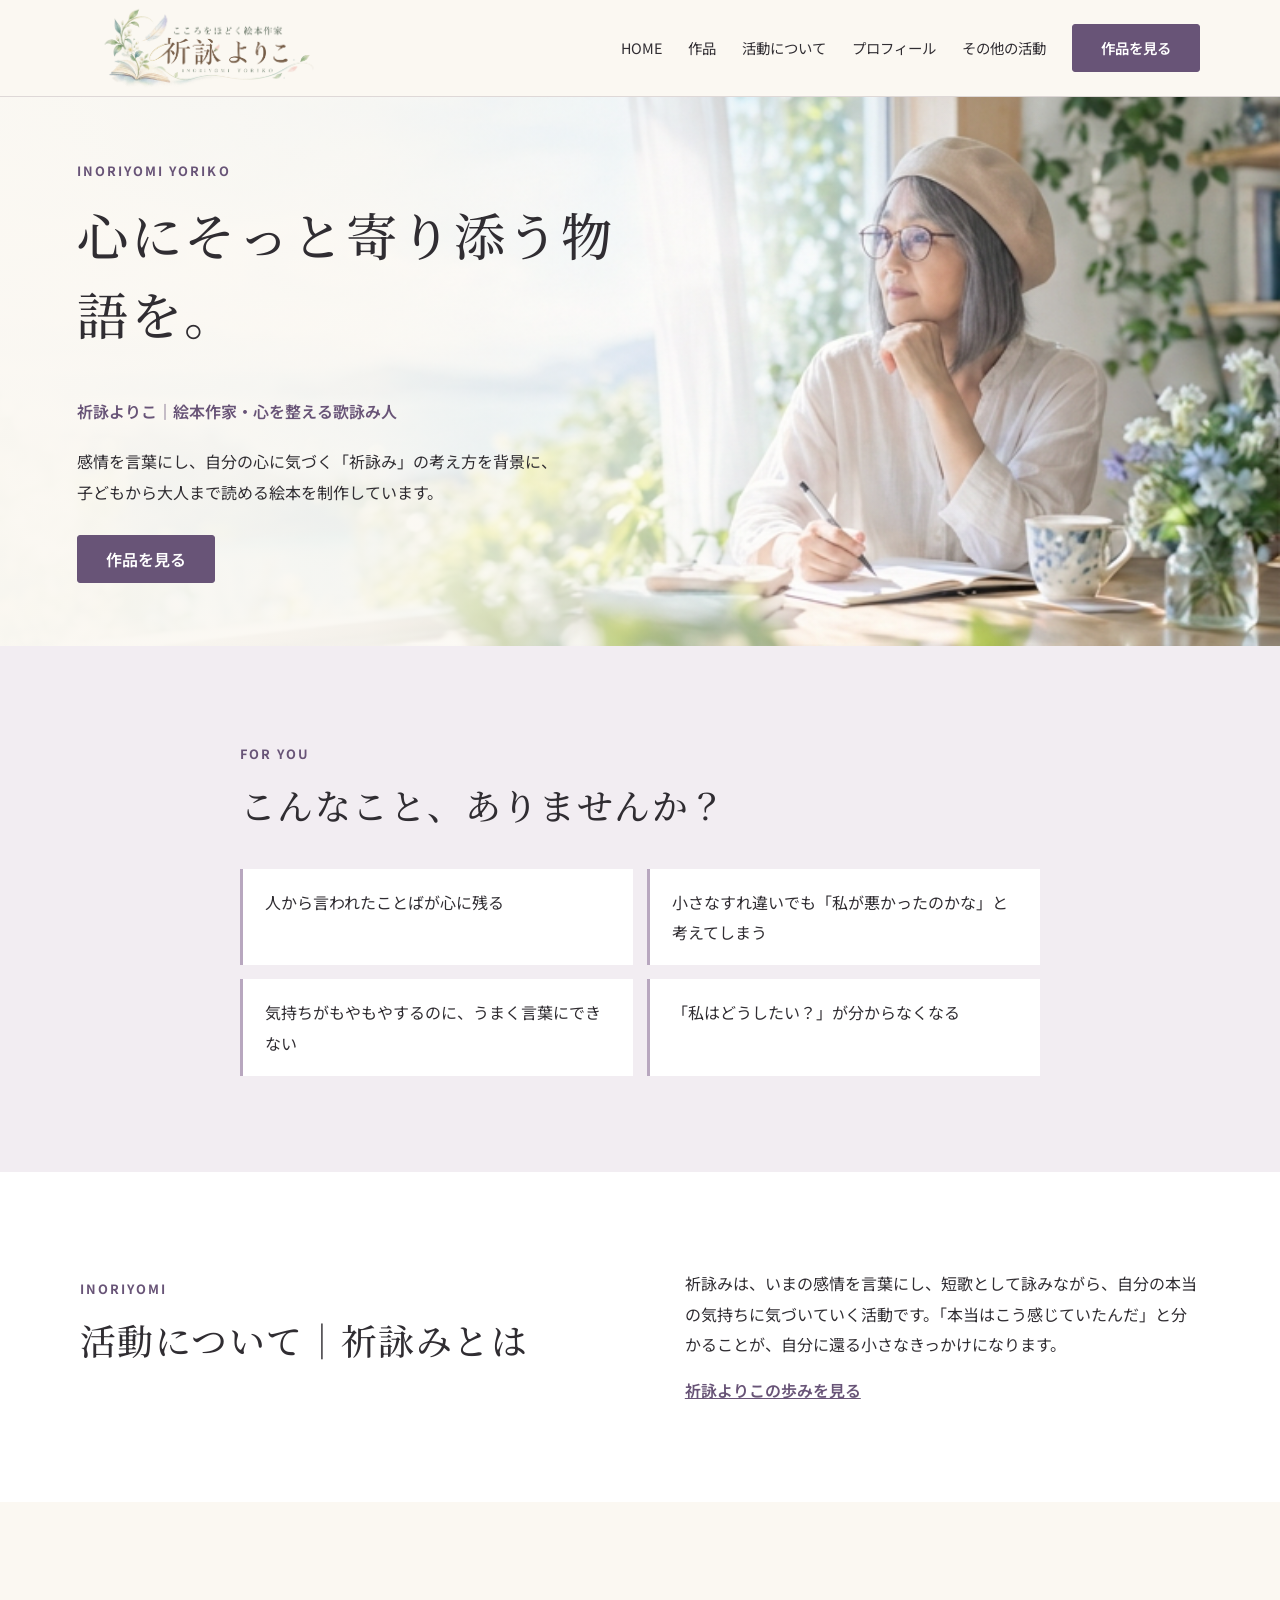
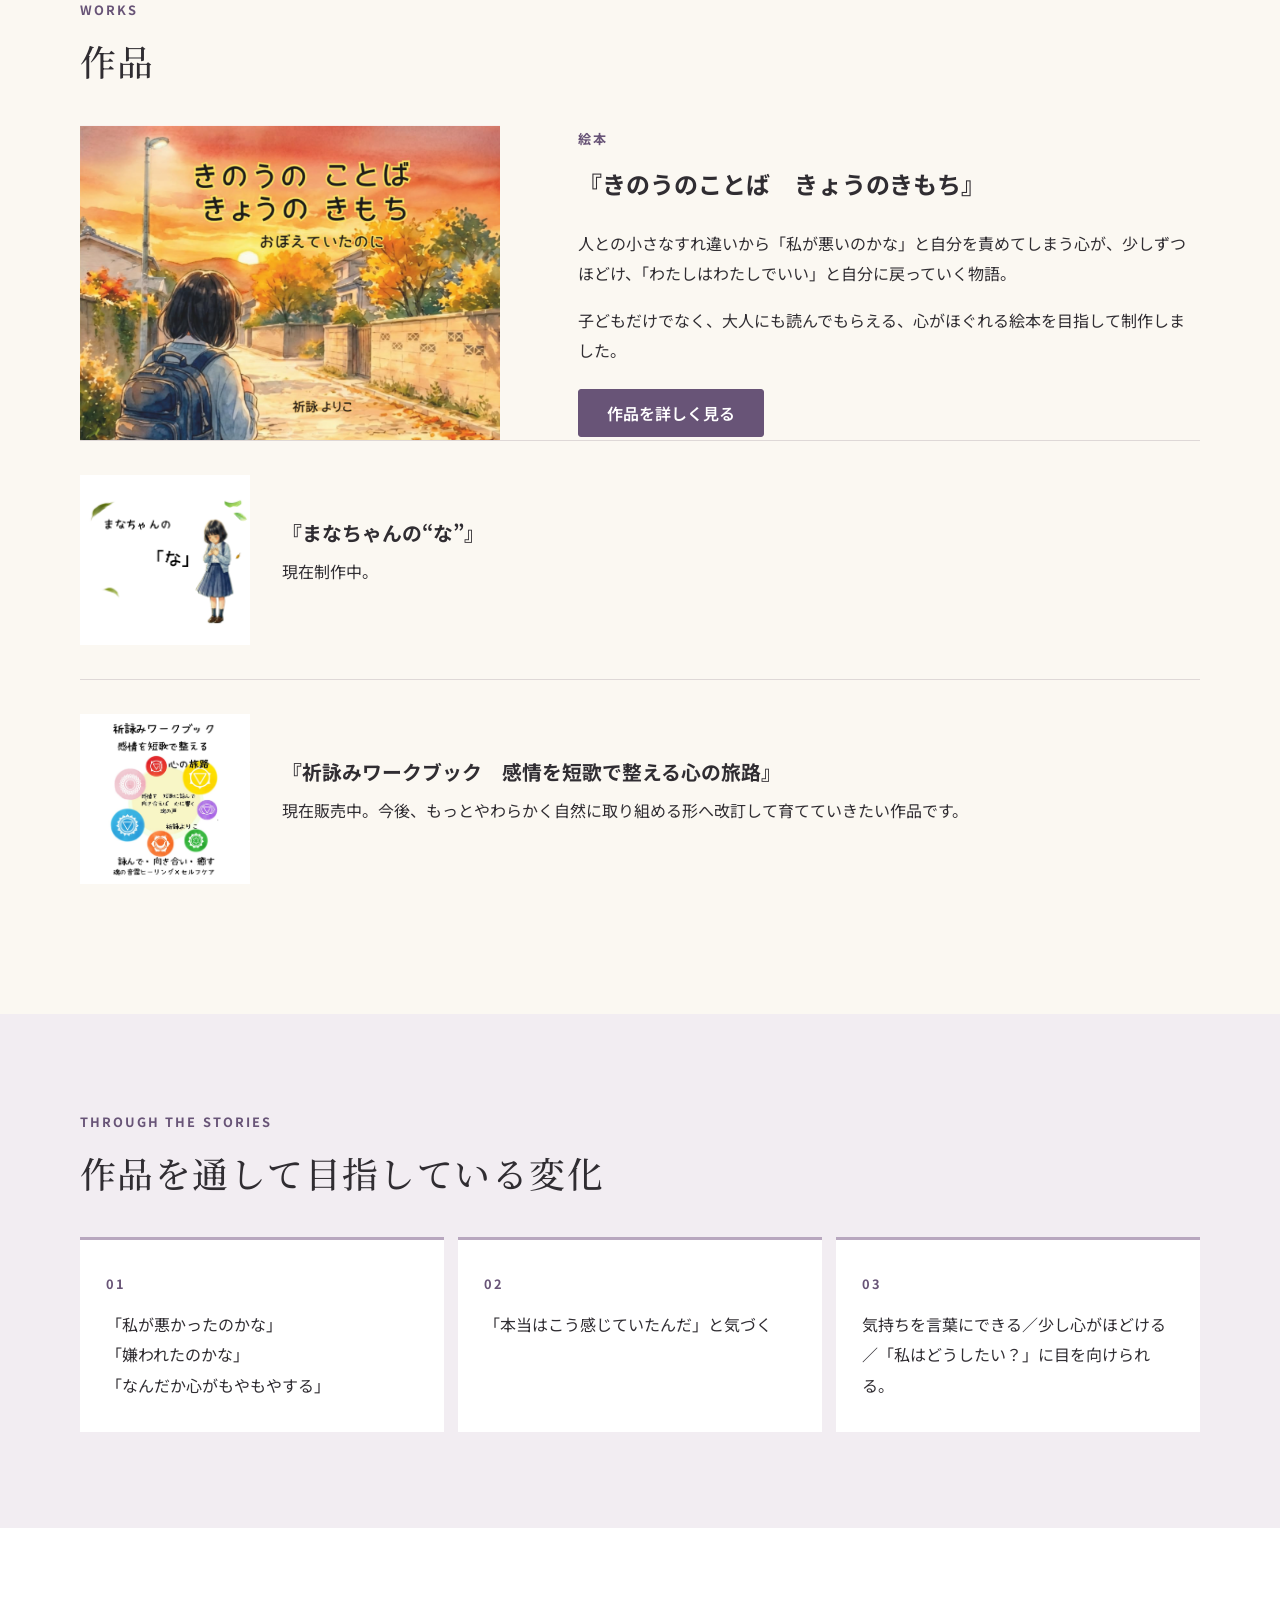
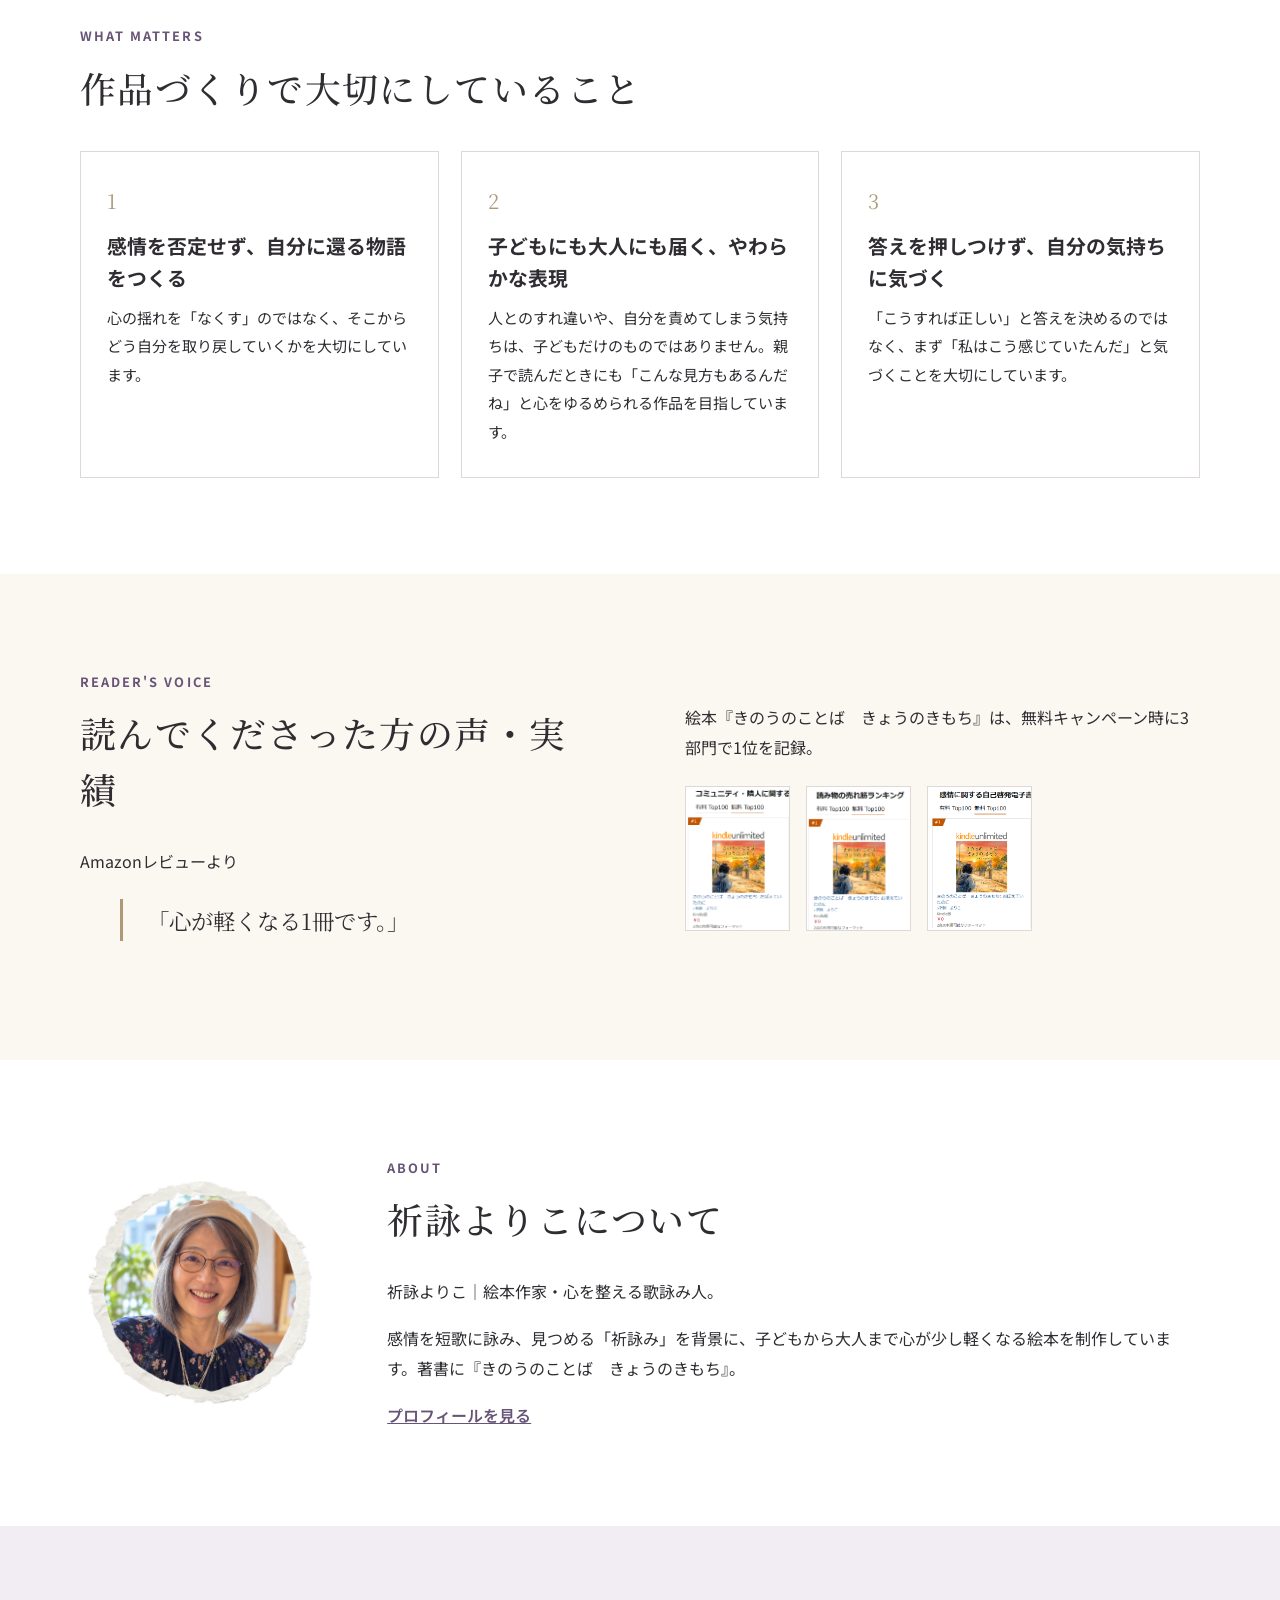
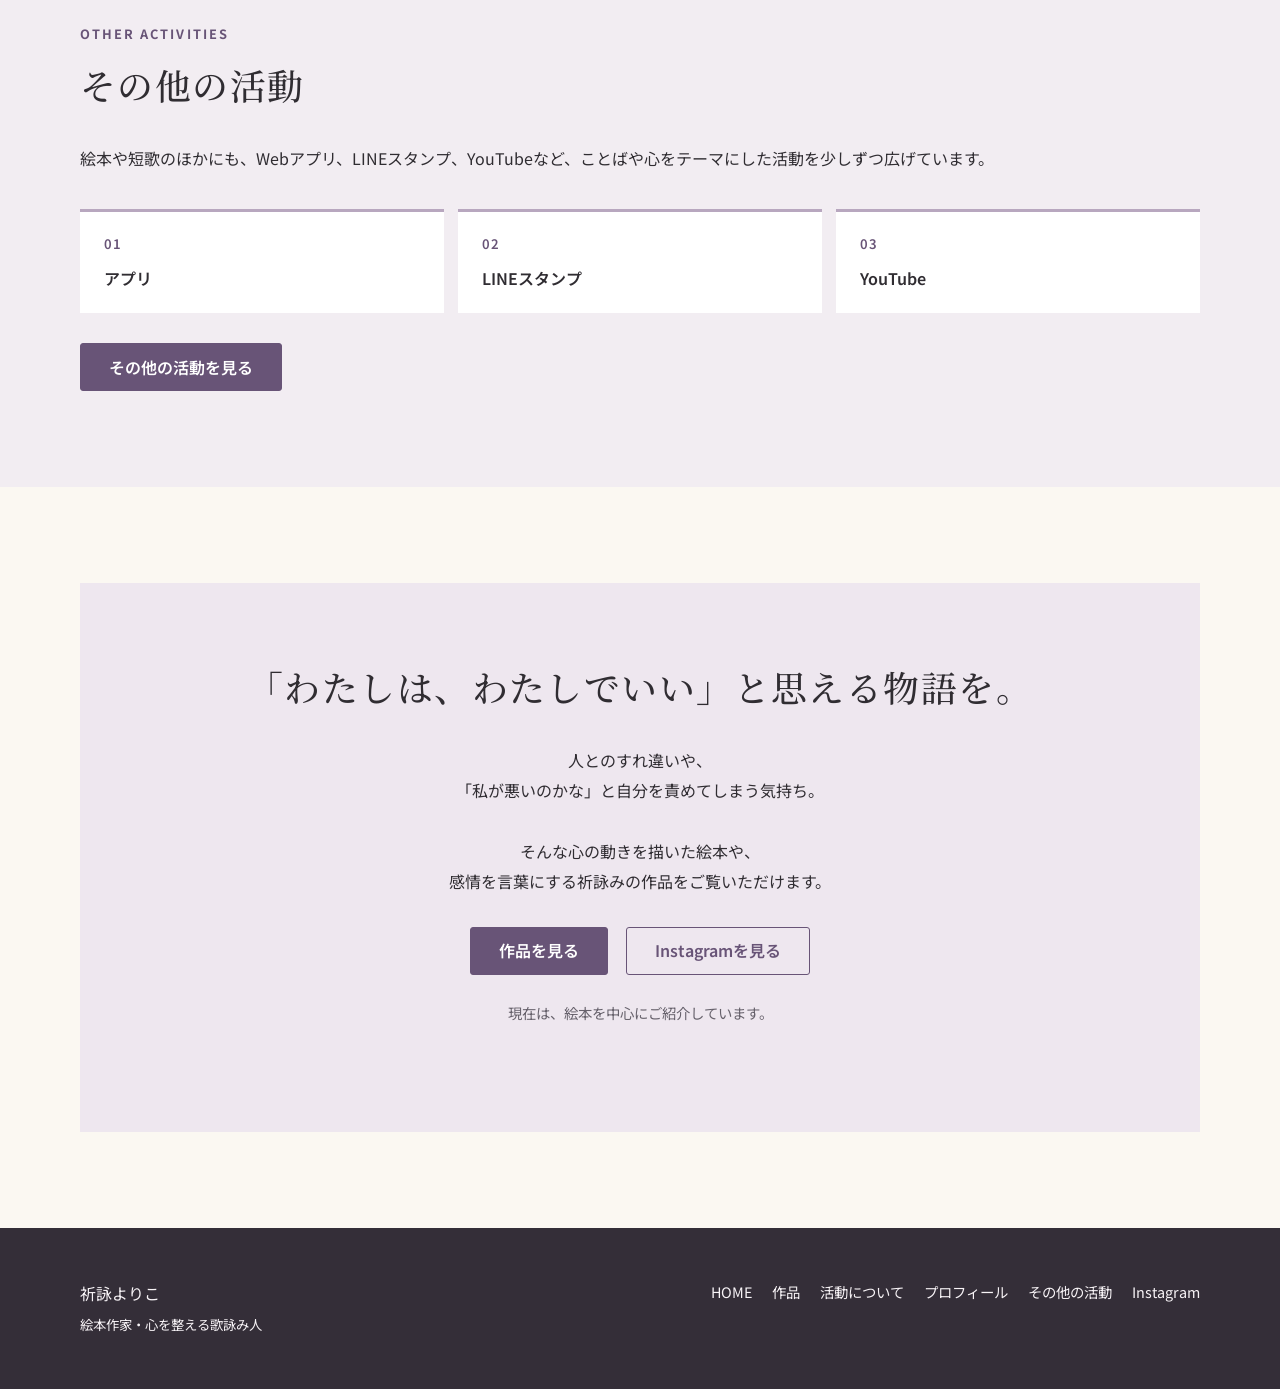
==== commit 75bd22c1: "Replace profile portrait" ====
--- a/index.html
+++ b/index.html
@@ -1 +1 @@
-<!doctype html><html lang="ja"><head><meta charset="utf-8"><meta name="viewport" content="width=device-width,initial-scale=1"><title>祈詠よりこ｜絵本作家・心を整える歌詠み人</title><meta name="description" content="祈詠よりこ。感情を言葉にし、自分の心に気づく「祈詠み」の考え方を背景に、子どもから大人まで読める絵本を制作しています。"><link rel="icon" type="image/svg+xml" href="data:image/svg+xml,%3Csvg xmlns='http://www.w3.org/2000/svg' viewBox='0 0 64 64'%3E%3Crect width='64' height='64' rx='12' fill='%23f4ecf2'/%3E%3Cpath d='M16 39q16-29 32 0M24 47q8-14 16 0' fill='none' stroke='%23685477' stroke-width='4' stroke-linecap='round'/%3E%3C/svg%3E"><link rel="stylesheet" href="./styles.css" defer><script src="./site.js" defer></script></head><body><a class="skip" href="#main">本文へ移動</a><header class="site-header"><div class="wrap head-inner"><a class="brand" href="./"><img src="./assets/New-logo.png" alt="こころをほどく絵本作家・祈詠よりこ"></a><button class="menu-button" type="button" aria-controls="main-nav" aria-expanded="false">メニュー</button><nav class="nav" id="main-nav" aria-label="メインメニュー"><a href="./">HOME</a><a href="./works/">作品</a><a href="./#activity">活動について</a><a href="./profile/">プロフィール</a><a href="./#other-activities">その他の活動</a><a class="button" href="./works/">作品を見る</a></nav></div></header><main id="main"><section class="hero"><div class="wrap hero-grid"><div class="hero-copy"><p class="eyebrow">Inoriyomi Yoriko</p><h1>心にそっと寄り添う物語を。</h1><p class="role">祈詠よりこ｜絵本作家・心を整える歌詠み人</p><p class="lead">感情を言葉にし、自分の心に気づく「祈詠み」の考え方を背景に、<br>子どもから大人まで読める絵本を制作しています。</p><a class="button" href="./works/">作品を見る</a></div><div class="hero-image"><img src="./assets/hero.png" alt="窓辺で静かに過ごす女性" fetchpriority="high"></div></div></section><section class="section section-tint"><div class="narrow"><div class="section-head"><p class="eyebrow">For you</p><h2>こんなこと、ありませんか？</h2></div><ul class="list-soft"><li>人から言われたことばが心に残る</li><li>小さなすれ違いでも「私が悪かったのかな」と考えてしまう</li><li>気持ちがもやもやするのに、うまく言葉にできない</li><li>「私はどうしたい？」が分からなくなる</li></ul></div></section><section class="section section-white" id="activity"><div class="wrap two-col"><div><p class="eyebrow">Inoriyomi</p><h2>活動について｜祈詠みとは</h2></div><div><p>祈詠みは、いまの感情を言葉にし、短歌として詠みながら、自分の本当の気持ちに気づいていく活動です。「本当はこう感じていたんだ」と分かることが、自分に還る小さなきっかけになります。</p><a class="text-link" href="./profile/#story">祈詠よりこの歩みを見る</a></div></div></section><section class="section"><div class="wrap"><div class="section-head"><p class="eyebrow">Works</p><h2>作品</h2></div><div class="feature"><div class="feature-image"><img src="./assets/book-one.png" alt="絵本『きのうのことば　きょうのきもち』の表紙" loading="lazy"></div><div><p class="badge">絵本</p><h3>『きのうのことば　きょうのきもち』</h3><p>人との小さなすれ違いから「私が悪いのかな」と自分を責めてしまう心が、少しずつほどけ、「わたしはわたしでいい」と自分に戻っていく物語。</p><p>子どもだけでなく、大人にも読んでもらえる、心がほぐれる絵本を目指して制作しました。</p><div class="book-actions"><a class="button" href="./works/">作品を詳しく見る</a></div></div></div><div class="small-book"><img src="./assets/book-two.png" alt="制作中の絵本『まなちゃんの“な”』の画像" loading="lazy"><div><h3>『まなちゃんの“な”』</h3><p>現在制作中。</p></div></div><div class="small-book"><img src="./assets/workbook.png" alt="祈詠みワークブックの画像" loading="lazy"><div><h3>『祈詠みワークブック　感情を短歌で整える心の旅路』</h3><p>現在販売中。今後、もっとやわらかく自然に取り組める形へ改訂して育てていきたい作品です。</p></div></div></div></section><section class="section section-tint"><div class="wrap"><div class="section-head"><p class="eyebrow">Through the stories</p><h2>作品を通して目指している変化</h2></div><div class="pathway"><div class="path-step"><p class="number">01</p><p>「私が悪かったのかな」<br>「嫌われたのかな」<br>「なんだか心がもやもやする」</p></div><div class="path-step"><p class="number">02</p><p>「本当はこう感じていたんだ」と気づく</p></div><div class="path-step"><p class="number">03</p><p>気持ちを言葉にできる／少し心がほどける／「私はどうしたい？」に目を向けられる。</p></div></div></div></section><section class="section section-white"><div class="wrap"><div class="section-head"><p class="eyebrow">What matters</p><h2>作品づくりで大切にしていること</h2></div><div class="values"><div class="value"><span class="index">1</span><h3>感情を否定せず、自分に還る物語をつくる</h3><p>心の揺れを「なくす」のではなく、そこからどう自分を取り戻していくかを大切にしています。</p></div><div class="value"><span class="index">2</span><h3>子どもにも大人にも届く、やわらかな表現</h3><p>人とのすれ違いや、自分を責めてしまう気持ちは、子どもだけのものではありません。親子で読んだときにも「こんな見方もあるんだね」と心をゆるめられる作品を目指しています。</p></div><div class="value"><span class="index">3</span><h3>答えを押しつけず、自分の気持ちに気づく</h3><p>「こうすれば正しい」と答えを決めるのではなく、まず「私はこう感じていたんだ」と気づくことを大切にしています。</p></div></div></div></section><section class="section"><div class="wrap two-col"><div><p class="eyebrow">Reader's voice</p><h2>読んでくださった方の声・実績</h2><p>Amazonレビューより</p><blockquote class="review">「心が軽くなる1冊です。」</blockquote></div><div><p>絵本『きのうのことば　きょうのきもち』は、無料キャンペーン時に3部門で1位を記録。</p><div class="ranking"><img src="./assets/rank-community.png" alt="コミュニティ・隣人に関するランキング1位の画面" loading="lazy"><img src="./assets/rank-reading.png" alt="読み物の売れ筋ランキング1位の画面" loading="lazy"><img src="./assets/rank-feelings.png" alt="感情に関する自己啓発電子書籍ランキング1位の画面" loading="lazy"></div></div></div></section><section class="section section-white"><div class="wrap profile-brief"><img src="./assets/portrait.png" alt="祈詠よりこのプロフィール写真" loading="lazy"><div><p class="eyebrow">About</p><h2>祈詠よりこについて</h2><p>祈詠よりこ｜絵本作家・心を整える歌詠み人。</p><p>感情を短歌に詠み、見つめる「祈詠み」を背景に、子どもから大人まで心が少し軽くなる絵本を制作しています。著書に『きのうのことば　きょうのきもち』。</p><a class="text-link" href="./profile/">プロフィールを見る</a></div></div></section><section class="section section-tint" id="other-activities"><div class="wrap"><div class="section-head"><p class="eyebrow">Other activities</p><h2>その他の活動</h2><p>絵本や短歌のほかにも、Webアプリ、LINEスタンプ、YouTubeなど、ことばや心をテーマにした活動を少しずつ広げています。</p></div><ol class="other-list"><li>アプリ</li><li>LINEスタンプ</li><li>YouTube</li></ol><a class="button" href="https://inoriyomi.my.canva.site/" target="_blank" rel="noopener noreferrer">その他の活動を見る</a></div></section><section class="section"><div class="wrap cta-panel"><h2>「わたしは、わたしでいい」と思える物語を。</h2><p>人とのすれ違いや、<br>「私が悪いのかな」と自分を責めてしまう気持ち。<br><br>そんな心の動きを描いた絵本や、<br>感情を言葉にする祈詠みの作品をご覧いただけます。</p><div class="cta-actions"><a class="button" href="./works/">作品を見る</a><a class="button button-outline" href="https://www.instagram.com/inoriyomi.kokoro/" target="_blank" rel="noopener noreferrer">Instagramを見る</a></div><p class="minor">現在は、絵本を中心にご紹介しています。</p></div></section></main><footer class="site-footer"><div class="wrap footer-inner"><div>祈詠よりこ<br><small>絵本作家・心を整える歌詠み人</small></div><nav class="footer-nav" aria-label="フッターメニュー"><a href="./">HOME</a><a href="./works/">作品</a><a href="./#activity">活動について</a><a href="./profile/">プロフィール</a><a href="./#other-activities">その他の活動</a><a href="https://www.instagram.com/inoriyomi.kokoro/" target="_blank" rel="noopener noreferrer">Instagram</a></nav></div></footer></body></html>
+<!doctype html><html lang="ja"><head><meta charset="utf-8"><meta name="viewport" content="width=device-width,initial-scale=1"><title>祈詠よりこ｜絵本作家・心を整える歌詠み人</title><meta name="description" content="祈詠よりこ。感情を言葉にし、自分の心に気づく「祈詠み」の考え方を背景に、子どもから大人まで読める絵本を制作しています。"><link rel="icon" type="image/svg+xml" href="data:image/svg+xml,%3Csvg xmlns='http://www.w3.org/2000/svg' viewBox='0 0 64 64'%3E%3Crect width='64' height='64' rx='12' fill='%23f4ecf2'/%3E%3Cpath d='M16 39q16-29 32 0M24 47q8-14 16 0' fill='none' stroke='%23685477' stroke-width='4' stroke-linecap='round'/%3E%3C/svg%3E"><link rel="stylesheet" href="./styles.css" defer><script src="./site.js" defer></script></head><body><a class="skip" href="#main">本文へ移動</a><header class="site-header"><div class="wrap head-inner"><a class="brand" href="./"><img src="./assets/New-logo.png" alt="こころをほどく絵本作家・祈詠よりこ"></a><button class="menu-button" type="button" aria-controls="main-nav" aria-expanded="false">メニュー</button><nav class="nav" id="main-nav" aria-label="メインメニュー"><a href="./">HOME</a><a href="./works/">作品</a><a href="./#activity">活動について</a><a href="./profile/">プロフィール</a><a href="./#other-activities">その他の活動</a><a class="button" href="./works/">作品を見る</a></nav></div></header><main id="main"><section class="hero"><div class="wrap hero-grid"><div class="hero-copy"><p class="eyebrow">Inoriyomi Yoriko</p><h1>心にそっと寄り添う物語を。</h1><p class="role">祈詠よりこ｜絵本作家・心を整える歌詠み人</p><p class="lead">感情を言葉にし、自分の心に気づく「祈詠み」の考え方を背景に、<br>子どもから大人まで読める絵本を制作しています。</p><a class="button" href="./works/">作品を見る</a></div><div class="hero-image"><img src="./assets/hero.png" alt="窓辺で静かに過ごす女性" fetchpriority="high"></div></div></section><section class="section section-tint"><div class="narrow"><div class="section-head"><p class="eyebrow">For you</p><h2>こんなこと、ありませんか？</h2></div><ul class="list-soft"><li>人から言われたことばが心に残る</li><li>小さなすれ違いでも「私が悪かったのかな」と考えてしまう</li><li>気持ちがもやもやするのに、うまく言葉にできない</li><li>「私はどうしたい？」が分からなくなる</li></ul></div></section><section class="section section-white" id="activity"><div class="wrap two-col"><div><p class="eyebrow">Inoriyomi</p><h2>活動について｜祈詠みとは</h2></div><div><p>祈詠みは、いまの感情を言葉にし、短歌として詠みながら、自分の本当の気持ちに気づいていく活動です。「本当はこう感じていたんだ」と分かることが、自分に還る小さなきっかけになります。</p><a class="text-link" href="./profile/#story">祈詠よりこの歩みを見る</a></div></div></section><section class="section"><div class="wrap"><div class="section-head"><p class="eyebrow">Works</p><h2>作品</h2></div><div class="feature"><div class="feature-image"><img src="./assets/book-one.png" alt="絵本『きのうのことば　きょうのきもち』の表紙" loading="lazy"></div><div><p class="badge">絵本</p><h3>『きのうのことば　きょうのきもち』</h3><p>人との小さなすれ違いから「私が悪いのかな」と自分を責めてしまう心が、少しずつほどけ、「わたしはわたしでいい」と自分に戻っていく物語。</p><p>子どもだけでなく、大人にも読んでもらえる、心がほぐれる絵本を目指して制作しました。</p><div class="book-actions"><a class="button" href="./works/">作品を詳しく見る</a></div></div></div><div class="small-book"><img src="./assets/book-two.png" alt="制作中の絵本『まなちゃんの“な”』の画像" loading="lazy"><div><h3>『まなちゃんの“な”』</h3><p>現在制作中。</p></div></div><div class="small-book"><img src="./assets/workbook.png" alt="祈詠みワークブックの画像" loading="lazy"><div><h3>『祈詠みワークブック　感情を短歌で整える心の旅路』</h3><p>現在販売中。今後、もっとやわらかく自然に取り組める形へ改訂して育てていきたい作品です。</p></div></div></div></section><section class="section section-tint"><div class="wrap"><div class="section-head"><p class="eyebrow">Through the stories</p><h2>作品を通して目指している変化</h2></div><div class="pathway"><div class="path-step"><p class="number">01</p><p>「私が悪かったのかな」<br>「嫌われたのかな」<br>「なんだか心がもやもやする」</p></div><div class="path-step"><p class="number">02</p><p>「本当はこう感じていたんだ」と気づく</p></div><div class="path-step"><p class="number">03</p><p>気持ちを言葉にできる／少し心がほどける／「私はどうしたい？」に目を向けられる。</p></div></div></div></section><section class="section section-white"><div class="wrap"><div class="section-head"><p class="eyebrow">What matters</p><h2>作品づくりで大切にしていること</h2></div><div class="values"><div class="value"><span class="index">1</span><h3>感情を否定せず、自分に還る物語をつくる</h3><p>心の揺れを「なくす」のではなく、そこからどう自分を取り戻していくかを大切にしています。</p></div><div class="value"><span class="index">2</span><h3>子どもにも大人にも届く、やわらかな表現</h3><p>人とのすれ違いや、自分を責めてしまう気持ちは、子どもだけのものではありません。親子で読んだときにも「こんな見方もあるんだね」と心をゆるめられる作品を目指しています。</p></div><div class="value"><span class="index">3</span><h3>答えを押しつけず、自分の気持ちに気づく</h3><p>「こうすれば正しい」と答えを決めるのではなく、まず「私はこう感じていたんだ」と気づくことを大切にしています。</p></div></div></div></section><section class="section"><div class="wrap two-col"><div><p class="eyebrow">Reader's voice</p><h2>読んでくださった方の声・実績</h2><p>Amazonレビューより</p><blockquote class="review">「心が軽くなる1冊です。」</blockquote></div><div><p>絵本『きのうのことば　きょうのきもち』は、無料キャンペーン時に3部門で1位を記録。</p><div class="ranking"><img src="./assets/rank-community.png" alt="コミュニティ・隣人に関するランキング1位の画面" loading="lazy"><img src="./assets/rank-reading.png" alt="読み物の売れ筋ランキング1位の画面" loading="lazy"><img src="./assets/rank-feelings.png" alt="感情に関する自己啓発電子書籍ランキング1位の画面" loading="lazy"></div></div></div></section><section class="section section-white"><div class="wrap profile-brief"><img src="./assets/portrait-new.png" alt="祈詠よりこのプロフィール写真" loading="lazy"><div><p class="eyebrow">About</p><h2>祈詠よりこについて</h2><p>祈詠よりこ｜絵本作家・心を整える歌詠み人。</p><p>感情を短歌に詠み、見つめる「祈詠み」を背景に、子どもから大人まで心が少し軽くなる絵本を制作しています。著書に『きのうのことば　きょうのきもち』。</p><a class="text-link" href="./profile/">プロフィールを見る</a></div></div></section><section class="section section-tint" id="other-activities"><div class="wrap"><div class="section-head"><p class="eyebrow">Other activities</p><h2>その他の活動</h2><p>絵本や短歌のほかにも、Webアプリ、LINEスタンプ、YouTubeなど、ことばや心をテーマにした活動を少しずつ広げています。</p></div><ol class="other-list"><li>アプリ</li><li>LINEスタンプ</li><li>YouTube</li></ol><a class="button" href="https://inoriyomi.my.canva.site/" target="_blank" rel="noopener noreferrer">その他の活動を見る</a></div></section><section class="section"><div class="wrap cta-panel"><h2>「わたしは、わたしでいい」と思える物語を。</h2><p>人とのすれ違いや、<br>「私が悪いのかな」と自分を責めてしまう気持ち。<br><br>そんな心の動きを描いた絵本や、<br>感情を言葉にする祈詠みの作品をご覧いただけます。</p><div class="cta-actions"><a class="button" href="./works/">作品を見る</a><a class="button button-outline" href="https://www.instagram.com/inoriyomi.kokoro/" target="_blank" rel="noopener noreferrer">Instagramを見る</a></div><p class="minor">現在は、絵本を中心にご紹介しています。</p></div></section></main><footer class="site-footer"><div class="wrap footer-inner"><div>祈詠よりこ<br><small>絵本作家・心を整える歌詠み人</small></div><nav class="footer-nav" aria-label="フッターメニュー"><a href="./">HOME</a><a href="./works/">作品</a><a href="./#activity">活動について</a><a href="./profile/">プロフィール</a><a href="./#other-activities">その他の活動</a><a href="https://www.instagram.com/inoriyomi.kokoro/" target="_blank" rel="noopener noreferrer">Instagram</a></nav></div></footer></body></html>
--- a/styles.css
+++ b/styles.css
@@ -52,3 +52,5 @@
  .menu-button{display:block;flex:none;width:42px;height:42px;padding:0;font-size:0;line-height:1}
  .menu-button::before{content:"☰";font-size:24px}
 }
+/* Crop the supplied wide portrait to the existing circular profile frames. */
+.profile-brief img,.profile-intro img{aspect-ratio:1/1;object-fit:cover;object-position:center;border-radius:50%}
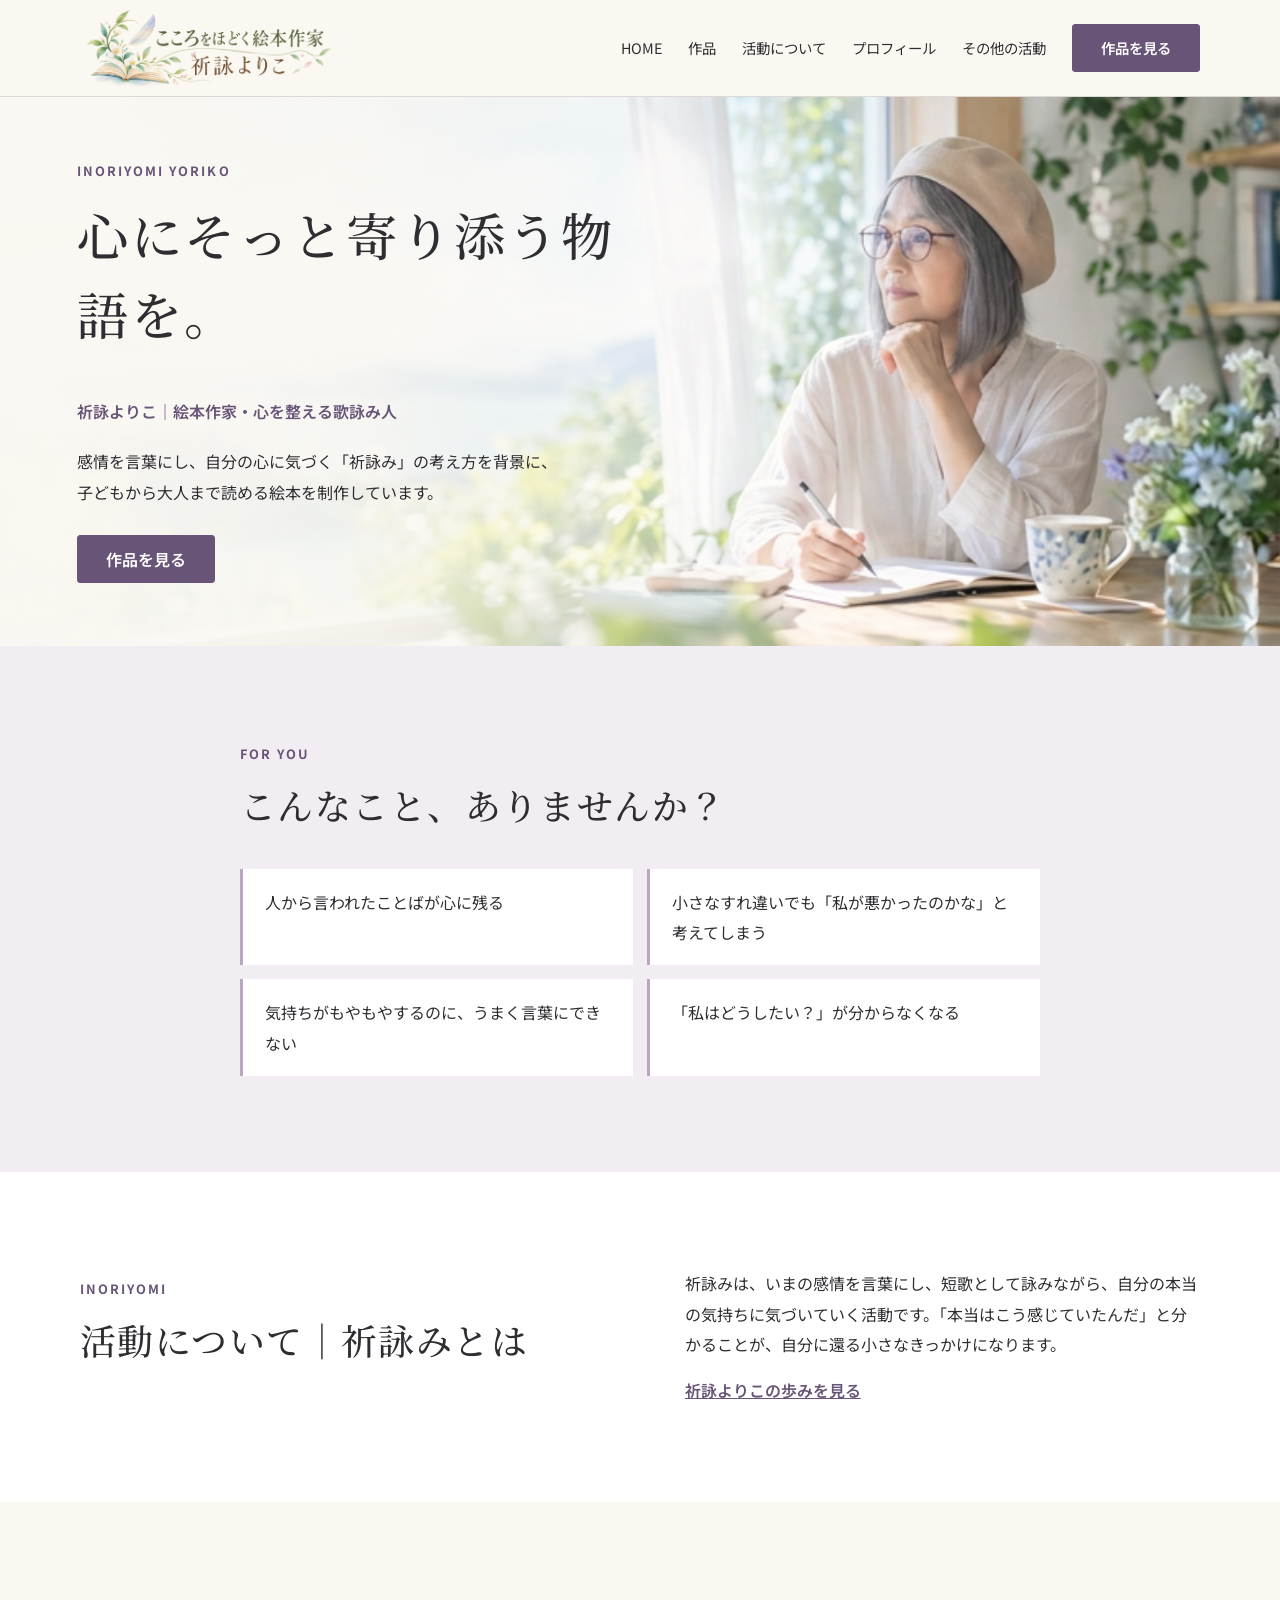
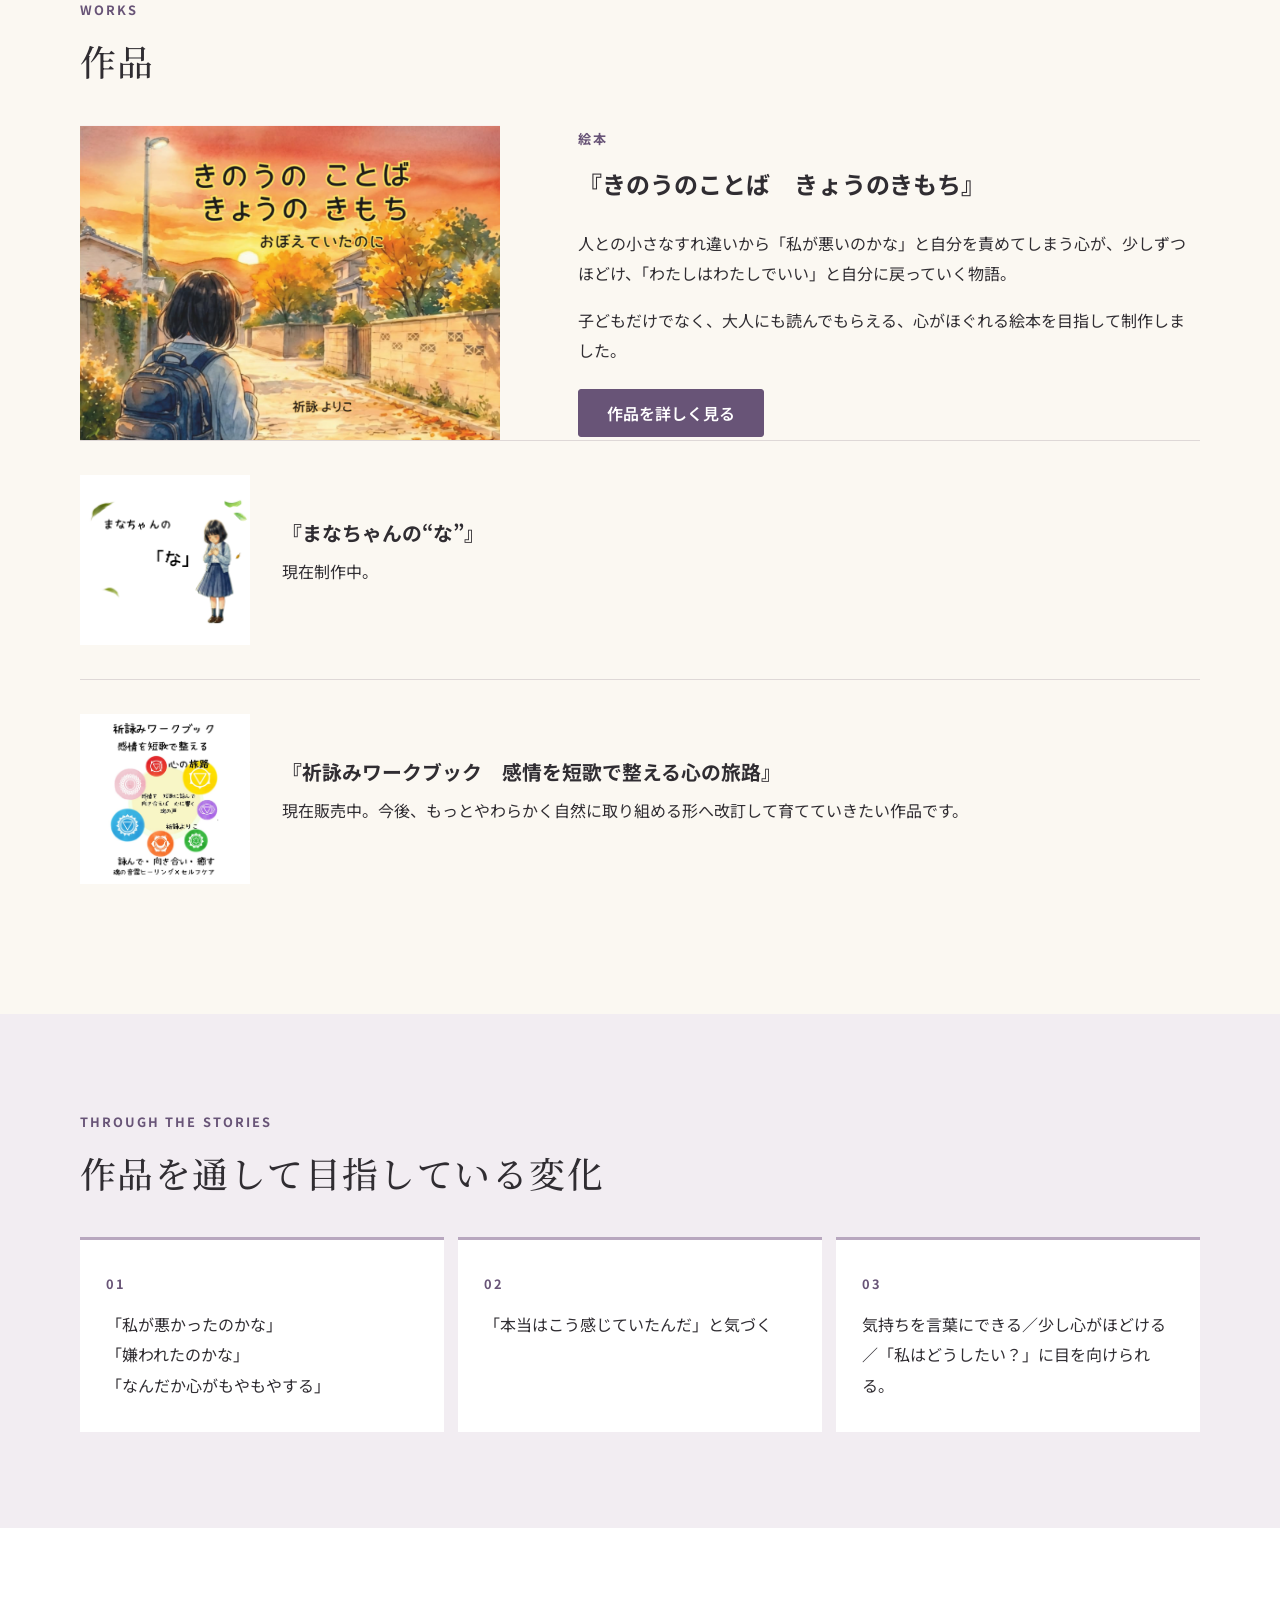
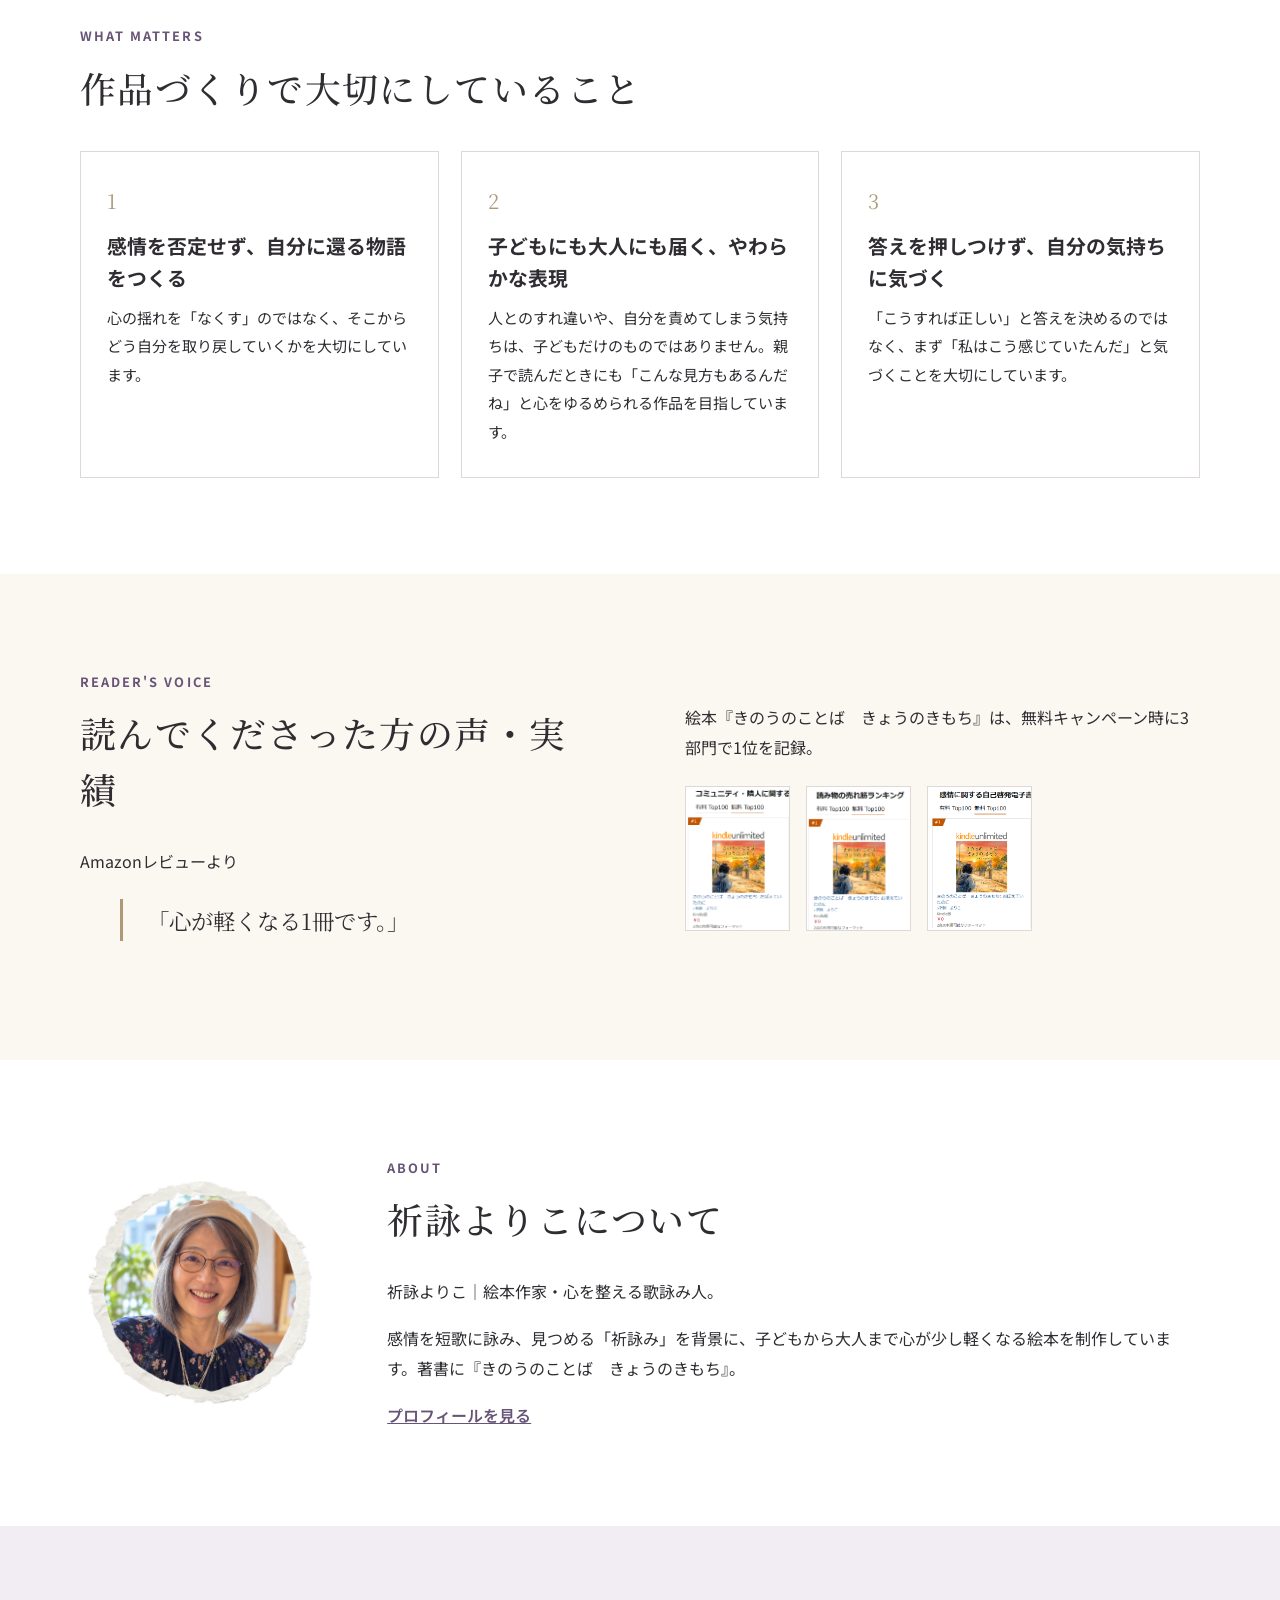
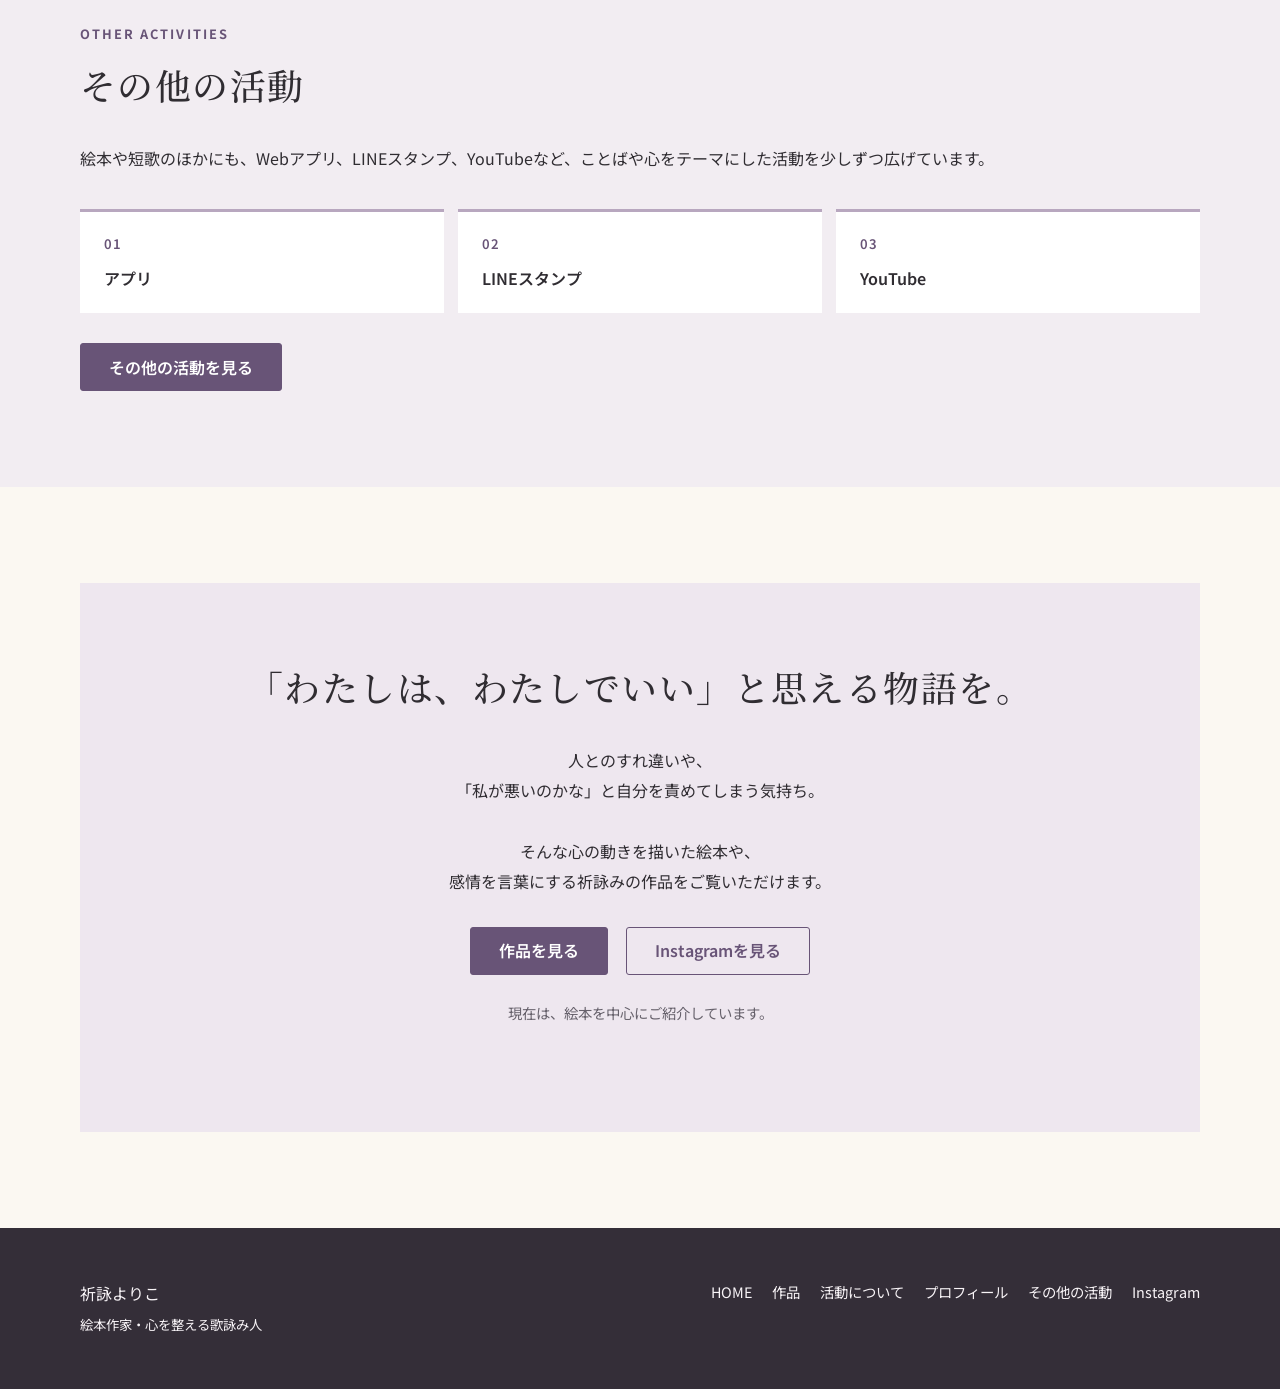
==== commit 1ef9d19d: "Replace home page logo" ====
--- a/index.html
+++ b/index.html
@@ -1 +1 @@
-<!doctype html><html lang="ja"><head><meta charset="utf-8"><meta name="viewport" content="width=device-width,initial-scale=1"><title>祈詠よりこ｜絵本作家・心を整える歌詠み人</title><meta name="description" content="祈詠よりこ。感情を言葉にし、自分の心に気づく「祈詠み」の考え方を背景に、子どもから大人まで読める絵本を制作しています。"><link rel="icon" type="image/svg+xml" href="data:image/svg+xml,%3Csvg xmlns='http://www.w3.org/2000/svg' viewBox='0 0 64 64'%3E%3Crect width='64' height='64' rx='12' fill='%23f4ecf2'/%3E%3Cpath d='M16 39q16-29 32 0M24 47q8-14 16 0' fill='none' stroke='%23685477' stroke-width='4' stroke-linecap='round'/%3E%3C/svg%3E"><link rel="stylesheet" href="./styles.css" defer><script src="./site.js" defer></script></head><body><a class="skip" href="#main">本文へ移動</a><header class="site-header"><div class="wrap head-inner"><a class="brand" href="./"><img src="./assets/New-logo.png" alt="こころをほどく絵本作家・祈詠よりこ"></a><button class="menu-button" type="button" aria-controls="main-nav" aria-expanded="false">メニュー</button><nav class="nav" id="main-nav" aria-label="メインメニュー"><a href="./">HOME</a><a href="./works/">作品</a><a href="./#activity">活動について</a><a href="./profile/">プロフィール</a><a href="./#other-activities">その他の活動</a><a class="button" href="./works/">作品を見る</a></nav></div></header><main id="main"><section class="hero"><div class="wrap hero-grid"><div class="hero-copy"><p class="eyebrow">Inoriyomi Yoriko</p><h1>心にそっと寄り添う物語を。</h1><p class="role">祈詠よりこ｜絵本作家・心を整える歌詠み人</p><p class="lead">感情を言葉にし、自分の心に気づく「祈詠み」の考え方を背景に、<br>子どもから大人まで読める絵本を制作しています。</p><a class="button" href="./works/">作品を見る</a></div><div class="hero-image"><img src="./assets/hero.png" alt="窓辺で静かに過ごす女性" fetchpriority="high"></div></div></section><section class="section section-tint"><div class="narrow"><div class="section-head"><p class="eyebrow">For you</p><h2>こんなこと、ありませんか？</h2></div><ul class="list-soft"><li>人から言われたことばが心に残る</li><li>小さなすれ違いでも「私が悪かったのかな」と考えてしまう</li><li>気持ちがもやもやするのに、うまく言葉にできない</li><li>「私はどうしたい？」が分からなくなる</li></ul></div></section><section class="section section-white" id="activity"><div class="wrap two-col"><div><p class="eyebrow">Inoriyomi</p><h2>活動について｜祈詠みとは</h2></div><div><p>祈詠みは、いまの感情を言葉にし、短歌として詠みながら、自分の本当の気持ちに気づいていく活動です。「本当はこう感じていたんだ」と分かることが、自分に還る小さなきっかけになります。</p><a class="text-link" href="./profile/#story">祈詠よりこの歩みを見る</a></div></div></section><section class="section"><div class="wrap"><div class="section-head"><p class="eyebrow">Works</p><h2>作品</h2></div><div class="feature"><div class="feature-image"><img src="./assets/book-one.png" alt="絵本『きのうのことば　きょうのきもち』の表紙" loading="lazy"></div><div><p class="badge">絵本</p><h3>『きのうのことば　きょうのきもち』</h3><p>人との小さなすれ違いから「私が悪いのかな」と自分を責めてしまう心が、少しずつほどけ、「わたしはわたしでいい」と自分に戻っていく物語。</p><p>子どもだけでなく、大人にも読んでもらえる、心がほぐれる絵本を目指して制作しました。</p><div class="book-actions"><a class="button" href="./works/">作品を詳しく見る</a></div></div></div><div class="small-book"><img src="./assets/book-two.png" alt="制作中の絵本『まなちゃんの“な”』の画像" loading="lazy"><div><h3>『まなちゃんの“な”』</h3><p>現在制作中。</p></div></div><div class="small-book"><img src="./assets/workbook.png" alt="祈詠みワークブックの画像" loading="lazy"><div><h3>『祈詠みワークブック　感情を短歌で整える心の旅路』</h3><p>現在販売中。今後、もっとやわらかく自然に取り組める形へ改訂して育てていきたい作品です。</p></div></div></div></section><section class="section section-tint"><div class="wrap"><div class="section-head"><p class="eyebrow">Through the stories</p><h2>作品を通して目指している変化</h2></div><div class="pathway"><div class="path-step"><p class="number">01</p><p>「私が悪かったのかな」<br>「嫌われたのかな」<br>「なんだか心がもやもやする」</p></div><div class="path-step"><p class="number">02</p><p>「本当はこう感じていたんだ」と気づく</p></div><div class="path-step"><p class="number">03</p><p>気持ちを言葉にできる／少し心がほどける／「私はどうしたい？」に目を向けられる。</p></div></div></div></section><section class="section section-white"><div class="wrap"><div class="section-head"><p class="eyebrow">What matters</p><h2>作品づくりで大切にしていること</h2></div><div class="values"><div class="value"><span class="index">1</span><h3>感情を否定せず、自分に還る物語をつくる</h3><p>心の揺れを「なくす」のではなく、そこからどう自分を取り戻していくかを大切にしています。</p></div><div class="value"><span class="index">2</span><h3>子どもにも大人にも届く、やわらかな表現</h3><p>人とのすれ違いや、自分を責めてしまう気持ちは、子どもだけのものではありません。親子で読んだときにも「こんな見方もあるんだね」と心をゆるめられる作品を目指しています。</p></div><div class="value"><span class="index">3</span><h3>答えを押しつけず、自分の気持ちに気づく</h3><p>「こうすれば正しい」と答えを決めるのではなく、まず「私はこう感じていたんだ」と気づくことを大切にしています。</p></div></div></div></section><section class="section"><div class="wrap two-col"><div><p class="eyebrow">Reader's voice</p><h2>読んでくださった方の声・実績</h2><p>Amazonレビューより</p><blockquote class="review">「心が軽くなる1冊です。」</blockquote></div><div><p>絵本『きのうのことば　きょうのきもち』は、無料キャンペーン時に3部門で1位を記録。</p><div class="ranking"><img src="./assets/rank-community.png" alt="コミュニティ・隣人に関するランキング1位の画面" loading="lazy"><img src="./assets/rank-reading.png" alt="読み物の売れ筋ランキング1位の画面" loading="lazy"><img src="./assets/rank-feelings.png" alt="感情に関する自己啓発電子書籍ランキング1位の画面" loading="lazy"></div></div></div></section><section class="section section-white"><div class="wrap profile-brief"><img src="./assets/portrait-new.png" alt="祈詠よりこのプロフィール写真" loading="lazy"><div><p class="eyebrow">About</p><h2>祈詠よりこについて</h2><p>祈詠よりこ｜絵本作家・心を整える歌詠み人。</p><p>感情を短歌に詠み、見つめる「祈詠み」を背景に、子どもから大人まで心が少し軽くなる絵本を制作しています。著書に『きのうのことば　きょうのきもち』。</p><a class="text-link" href="./profile/">プロフィールを見る</a></div></div></section><section class="section section-tint" id="other-activities"><div class="wrap"><div class="section-head"><p class="eyebrow">Other activities</p><h2>その他の活動</h2><p>絵本や短歌のほかにも、Webアプリ、LINEスタンプ、YouTubeなど、ことばや心をテーマにした活動を少しずつ広げています。</p></div><ol class="other-list"><li>アプリ</li><li>LINEスタンプ</li><li>YouTube</li></ol><a class="button" href="https://inoriyomi.my.canva.site/" target="_blank" rel="noopener noreferrer">その他の活動を見る</a></div></section><section class="section"><div class="wrap cta-panel"><h2>「わたしは、わたしでいい」と思える物語を。</h2><p>人とのすれ違いや、<br>「私が悪いのかな」と自分を責めてしまう気持ち。<br><br>そんな心の動きを描いた絵本や、<br>感情を言葉にする祈詠みの作品をご覧いただけます。</p><div class="cta-actions"><a class="button" href="./works/">作品を見る</a><a class="button button-outline" href="https://www.instagram.com/inoriyomi.kokoro/" target="_blank" rel="noopener noreferrer">Instagramを見る</a></div><p class="minor">現在は、絵本を中心にご紹介しています。</p></div></section></main><footer class="site-footer"><div class="wrap footer-inner"><div>祈詠よりこ<br><small>絵本作家・心を整える歌詠み人</small></div><nav class="footer-nav" aria-label="フッターメニュー"><a href="./">HOME</a><a href="./works/">作品</a><a href="./#activity">活動について</a><a href="./profile/">プロフィール</a><a href="./#other-activities">その他の活動</a><a href="https://www.instagram.com/inoriyomi.kokoro/" target="_blank" rel="noopener noreferrer">Instagram</a></nav></div></footer></body></html>
+<!doctype html><html lang="ja"><head><meta charset="utf-8"><meta name="viewport" content="width=device-width,initial-scale=1"><title>祈詠よりこ｜絵本作家・心を整える歌詠み人</title><meta name="description" content="祈詠よりこ。感情を言葉にし、自分の心に気づく「祈詠み」の考え方を背景に、子どもから大人まで読める絵本を制作しています。"><link rel="icon" type="image/svg+xml" href="data:image/svg+xml,%3Csvg xmlns='http://www.w3.org/2000/svg' viewBox='0 0 64 64'%3E%3Crect width='64' height='64' rx='12' fill='%23f4ecf2'/%3E%3Cpath d='M16 39q16-29 32 0M24 47q8-14 16 0' fill='none' stroke='%23685477' stroke-width='4' stroke-linecap='round'/%3E%3C/svg%3E"><link rel="stylesheet" href="./styles.css" defer><script src="./site.js" defer></script></head><body><a class="skip" href="#main">本文へ移動</a><header class="site-header"><div class="wrap head-inner"><a class="brand" href="./"><img src="./assets/logo3.png" alt="こころをほどく絵本作家・祈詠よりこ"></a><button class="menu-button" type="button" aria-controls="main-nav" aria-expanded="false">メニュー</button><nav class="nav" id="main-nav" aria-label="メインメニュー"><a href="./">HOME</a><a href="./works/">作品</a><a href="./#activity">活動について</a><a href="./profile/">プロフィール</a><a href="./#other-activities">その他の活動</a><a class="button" href="./works/">作品を見る</a></nav></div></header><main id="main"><section class="hero"><div class="wrap hero-grid"><div class="hero-copy"><p class="eyebrow">Inoriyomi Yoriko</p><h1>心にそっと寄り添う物語を。</h1><p class="role">祈詠よりこ｜絵本作家・心を整える歌詠み人</p><p class="lead">感情を言葉にし、自分の心に気づく「祈詠み」の考え方を背景に、<br>子どもから大人まで読める絵本を制作しています。</p><a class="button" href="./works/">作品を見る</a></div><div class="hero-image"><img src="./assets/hero.png" alt="窓辺で静かに過ごす女性" fetchpriority="high"></div></div></section><section class="section section-tint"><div class="narrow"><div class="section-head"><p class="eyebrow">For you</p><h2>こんなこと、ありませんか？</h2></div><ul class="list-soft"><li>人から言われたことばが心に残る</li><li>小さなすれ違いでも「私が悪かったのかな」と考えてしまう</li><li>気持ちがもやもやするのに、うまく言葉にできない</li><li>「私はどうしたい？」が分からなくなる</li></ul></div></section><section class="section section-white" id="activity"><div class="wrap two-col"><div><p class="eyebrow">Inoriyomi</p><h2>活動について｜祈詠みとは</h2></div><div><p>祈詠みは、いまの感情を言葉にし、短歌として詠みながら、自分の本当の気持ちに気づいていく活動です。「本当はこう感じていたんだ」と分かることが、自分に還る小さなきっかけになります。</p><a class="text-link" href="./profile/#story">祈詠よりこの歩みを見る</a></div></div></section><section class="section"><div class="wrap"><div class="section-head"><p class="eyebrow">Works</p><h2>作品</h2></div><div class="feature"><div class="feature-image"><img src="./assets/book-one.png" alt="絵本『きのうのことば　きょうのきもち』の表紙" loading="lazy"></div><div><p class="badge">絵本</p><h3>『きのうのことば　きょうのきもち』</h3><p>人との小さなすれ違いから「私が悪いのかな」と自分を責めてしまう心が、少しずつほどけ、「わたしはわたしでいい」と自分に戻っていく物語。</p><p>子どもだけでなく、大人にも読んでもらえる、心がほぐれる絵本を目指して制作しました。</p><div class="book-actions"><a class="button" href="./works/">作品を詳しく見る</a></div></div></div><div class="small-book"><img src="./assets/book-two.png" alt="制作中の絵本『まなちゃんの“な”』の画像" loading="lazy"><div><h3>『まなちゃんの“な”』</h3><p>現在制作中。</p></div></div><div class="small-book"><img src="./assets/workbook.png" alt="祈詠みワークブックの画像" loading="lazy"><div><h3>『祈詠みワークブック　感情を短歌で整える心の旅路』</h3><p>現在販売中。今後、もっとやわらかく自然に取り組める形へ改訂して育てていきたい作品です。</p></div></div></div></section><section class="section section-tint"><div class="wrap"><div class="section-head"><p class="eyebrow">Through the stories</p><h2>作品を通して目指している変化</h2></div><div class="pathway"><div class="path-step"><p class="number">01</p><p>「私が悪かったのかな」<br>「嫌われたのかな」<br>「なんだか心がもやもやする」</p></div><div class="path-step"><p class="number">02</p><p>「本当はこう感じていたんだ」と気づく</p></div><div class="path-step"><p class="number">03</p><p>気持ちを言葉にできる／少し心がほどける／「私はどうしたい？」に目を向けられる。</p></div></div></div></section><section class="section section-white"><div class="wrap"><div class="section-head"><p class="eyebrow">What matters</p><h2>作品づくりで大切にしていること</h2></div><div class="values"><div class="value"><span class="index">1</span><h3>感情を否定せず、自分に還る物語をつくる</h3><p>心の揺れを「なくす」のではなく、そこからどう自分を取り戻していくかを大切にしています。</p></div><div class="value"><span class="index">2</span><h3>子どもにも大人にも届く、やわらかな表現</h3><p>人とのすれ違いや、自分を責めてしまう気持ちは、子どもだけのものではありません。親子で読んだときにも「こんな見方もあるんだね」と心をゆるめられる作品を目指しています。</p></div><div class="value"><span class="index">3</span><h3>答えを押しつけず、自分の気持ちに気づく</h3><p>「こうすれば正しい」と答えを決めるのではなく、まず「私はこう感じていたんだ」と気づくことを大切にしています。</p></div></div></div></section><section class="section"><div class="wrap two-col"><div><p class="eyebrow">Reader's voice</p><h2>読んでくださった方の声・実績</h2><p>Amazonレビューより</p><blockquote class="review">「心が軽くなる1冊です。」</blockquote></div><div><p>絵本『きのうのことば　きょうのきもち』は、無料キャンペーン時に3部門で1位を記録。</p><div class="ranking"><img src="./assets/rank-community.png" alt="コミュニティ・隣人に関するランキング1位の画面" loading="lazy"><img src="./assets/rank-reading.png" alt="読み物の売れ筋ランキング1位の画面" loading="lazy"><img src="./assets/rank-feelings.png" alt="感情に関する自己啓発電子書籍ランキング1位の画面" loading="lazy"></div></div></div></section><section class="section section-white"><div class="wrap profile-brief"><img src="./assets/portrait-new.png" alt="祈詠よりこのプロフィール写真" loading="lazy"><div><p class="eyebrow">About</p><h2>祈詠よりこについて</h2><p>祈詠よりこ｜絵本作家・心を整える歌詠み人。</p><p>感情を短歌に詠み、見つめる「祈詠み」を背景に、子どもから大人まで心が少し軽くなる絵本を制作しています。著書に『きのうのことば　きょうのきもち』。</p><a class="text-link" href="./profile/">プロフィールを見る</a></div></div></section><section class="section section-tint" id="other-activities"><div class="wrap"><div class="section-head"><p class="eyebrow">Other activities</p><h2>その他の活動</h2><p>絵本や短歌のほかにも、Webアプリ、LINEスタンプ、YouTubeなど、ことばや心をテーマにした活動を少しずつ広げています。</p></div><ol class="other-list"><li>アプリ</li><li>LINEスタンプ</li><li>YouTube</li></ol><a class="button" href="https://inoriyomi.my.canva.site/" target="_blank" rel="noopener noreferrer">その他の活動を見る</a></div></section><section class="section"><div class="wrap cta-panel"><h2>「わたしは、わたしでいい」と思える物語を。</h2><p>人とのすれ違いや、<br>「私が悪いのかな」と自分を責めてしまう気持ち。<br><br>そんな心の動きを描いた絵本や、<br>感情を言葉にする祈詠みの作品をご覧いただけます。</p><div class="cta-actions"><a class="button" href="./works/">作品を見る</a><a class="button button-outline" href="https://www.instagram.com/inoriyomi.kokoro/" target="_blank" rel="noopener noreferrer">Instagramを見る</a></div><p class="minor">現在は、絵本を中心にご紹介しています。</p></div></section></main><footer class="site-footer"><div class="wrap footer-inner"><div>祈詠よりこ<br><small>絵本作家・心を整える歌詠み人</small></div><nav class="footer-nav" aria-label="フッターメニュー"><a href="./">HOME</a><a href="./works/">作品</a><a href="./#activity">活動について</a><a href="./profile/">プロフィール</a><a href="./#other-activities">その他の活動</a><a href="https://www.instagram.com/inoriyomi.kokoro/" target="_blank" rel="noopener noreferrer">Instagram</a></nav></div></footer></body></html>
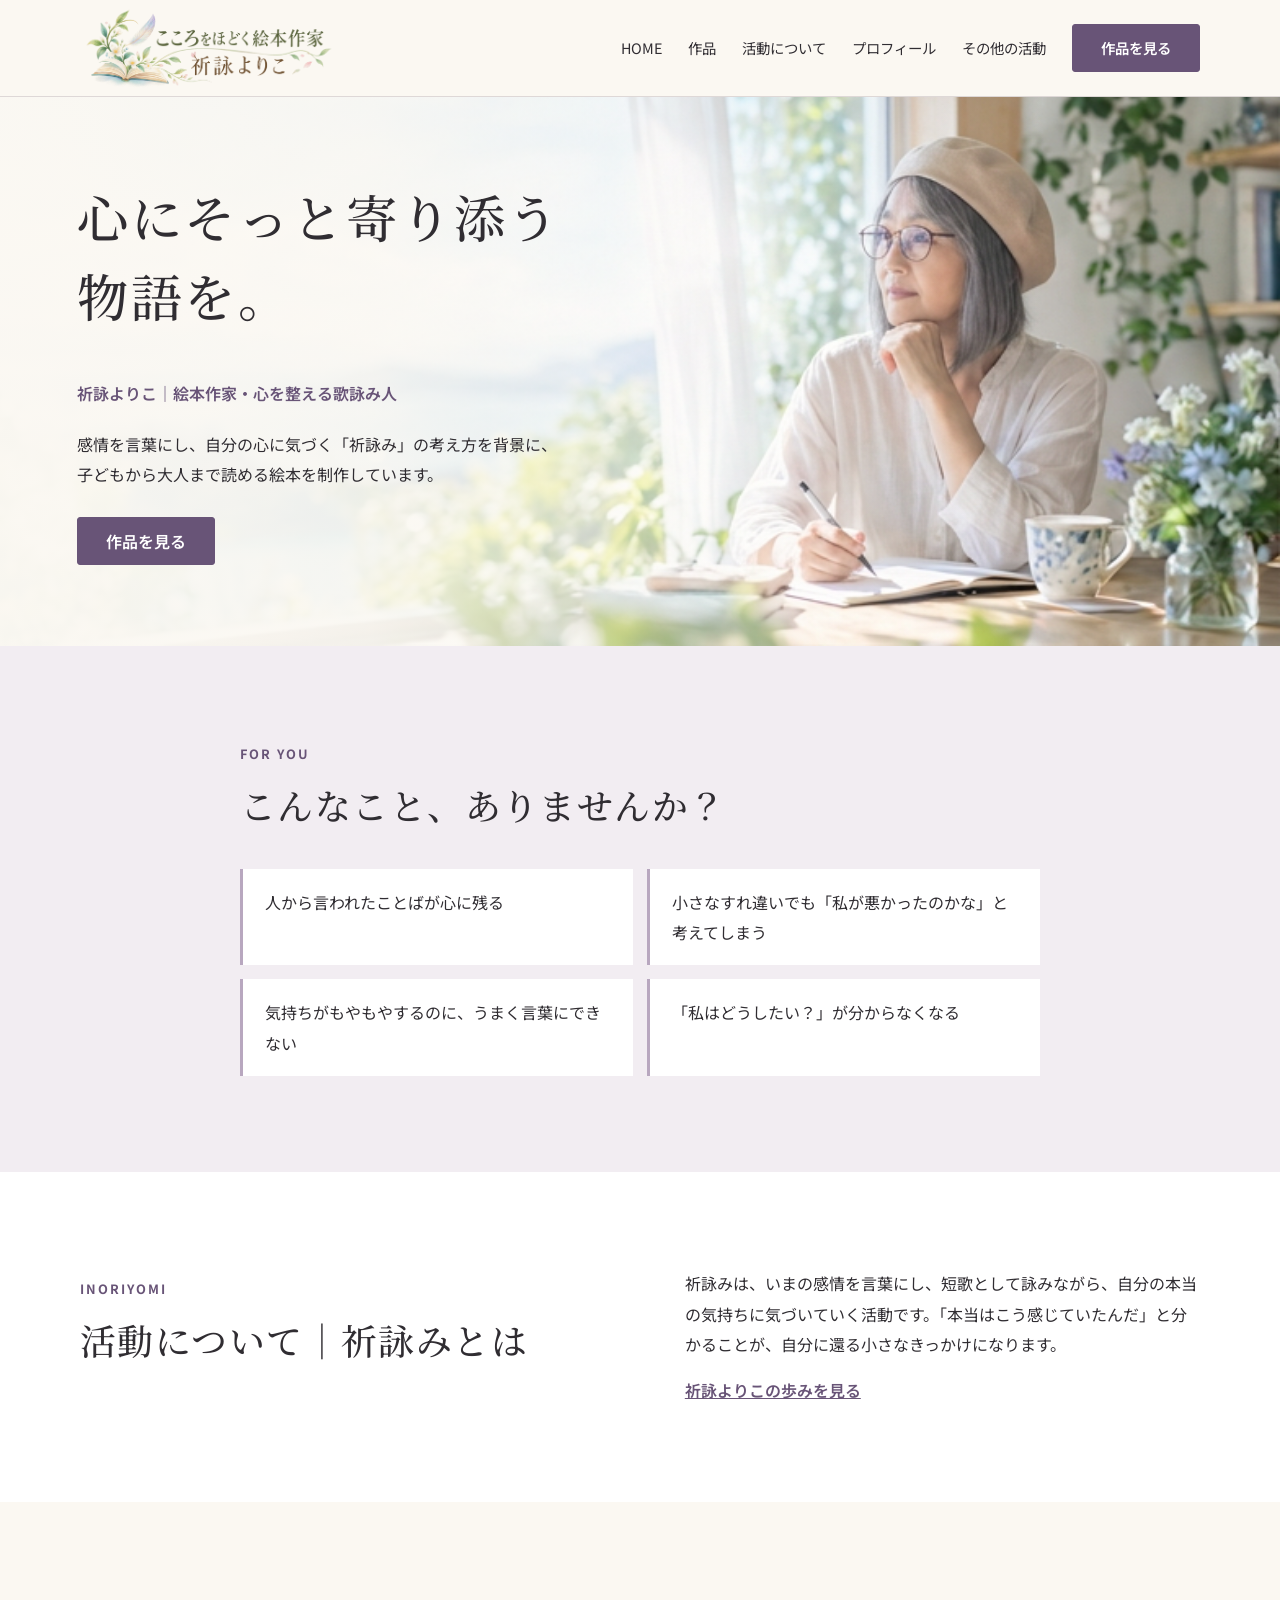
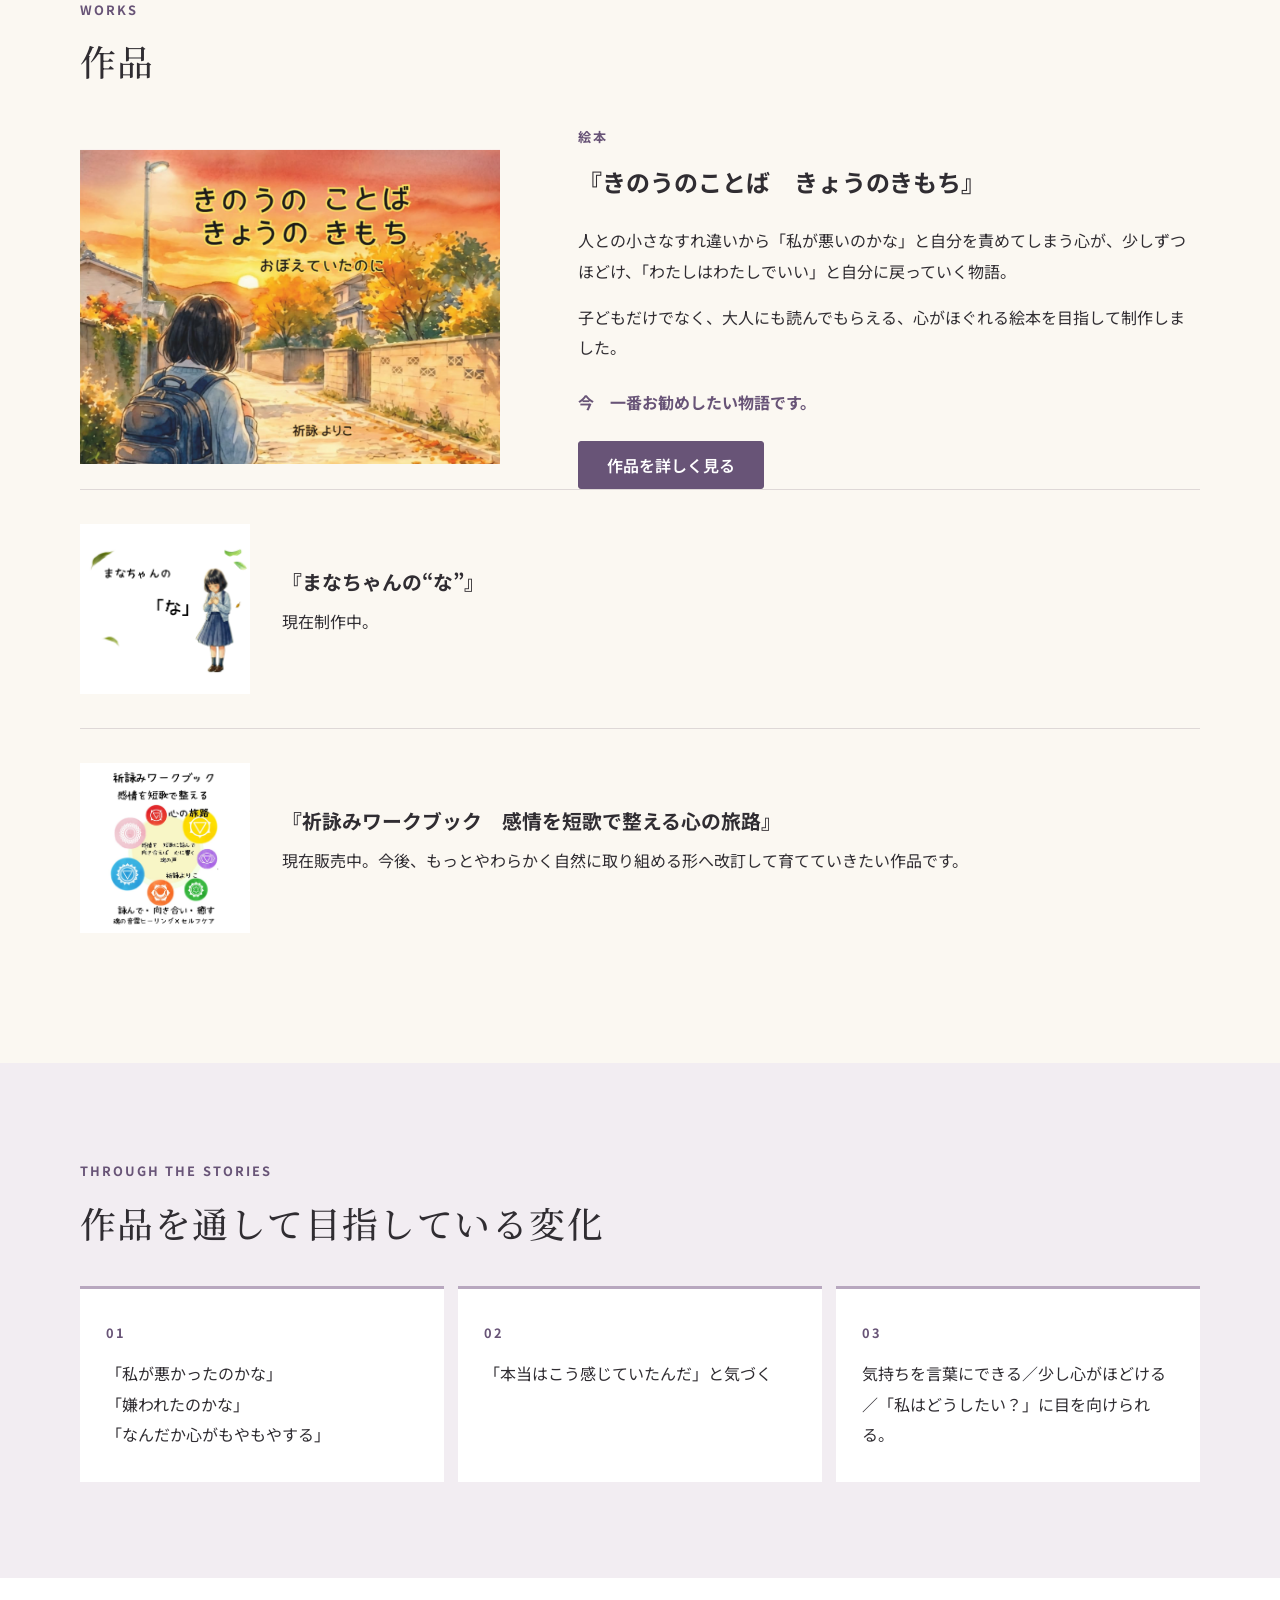
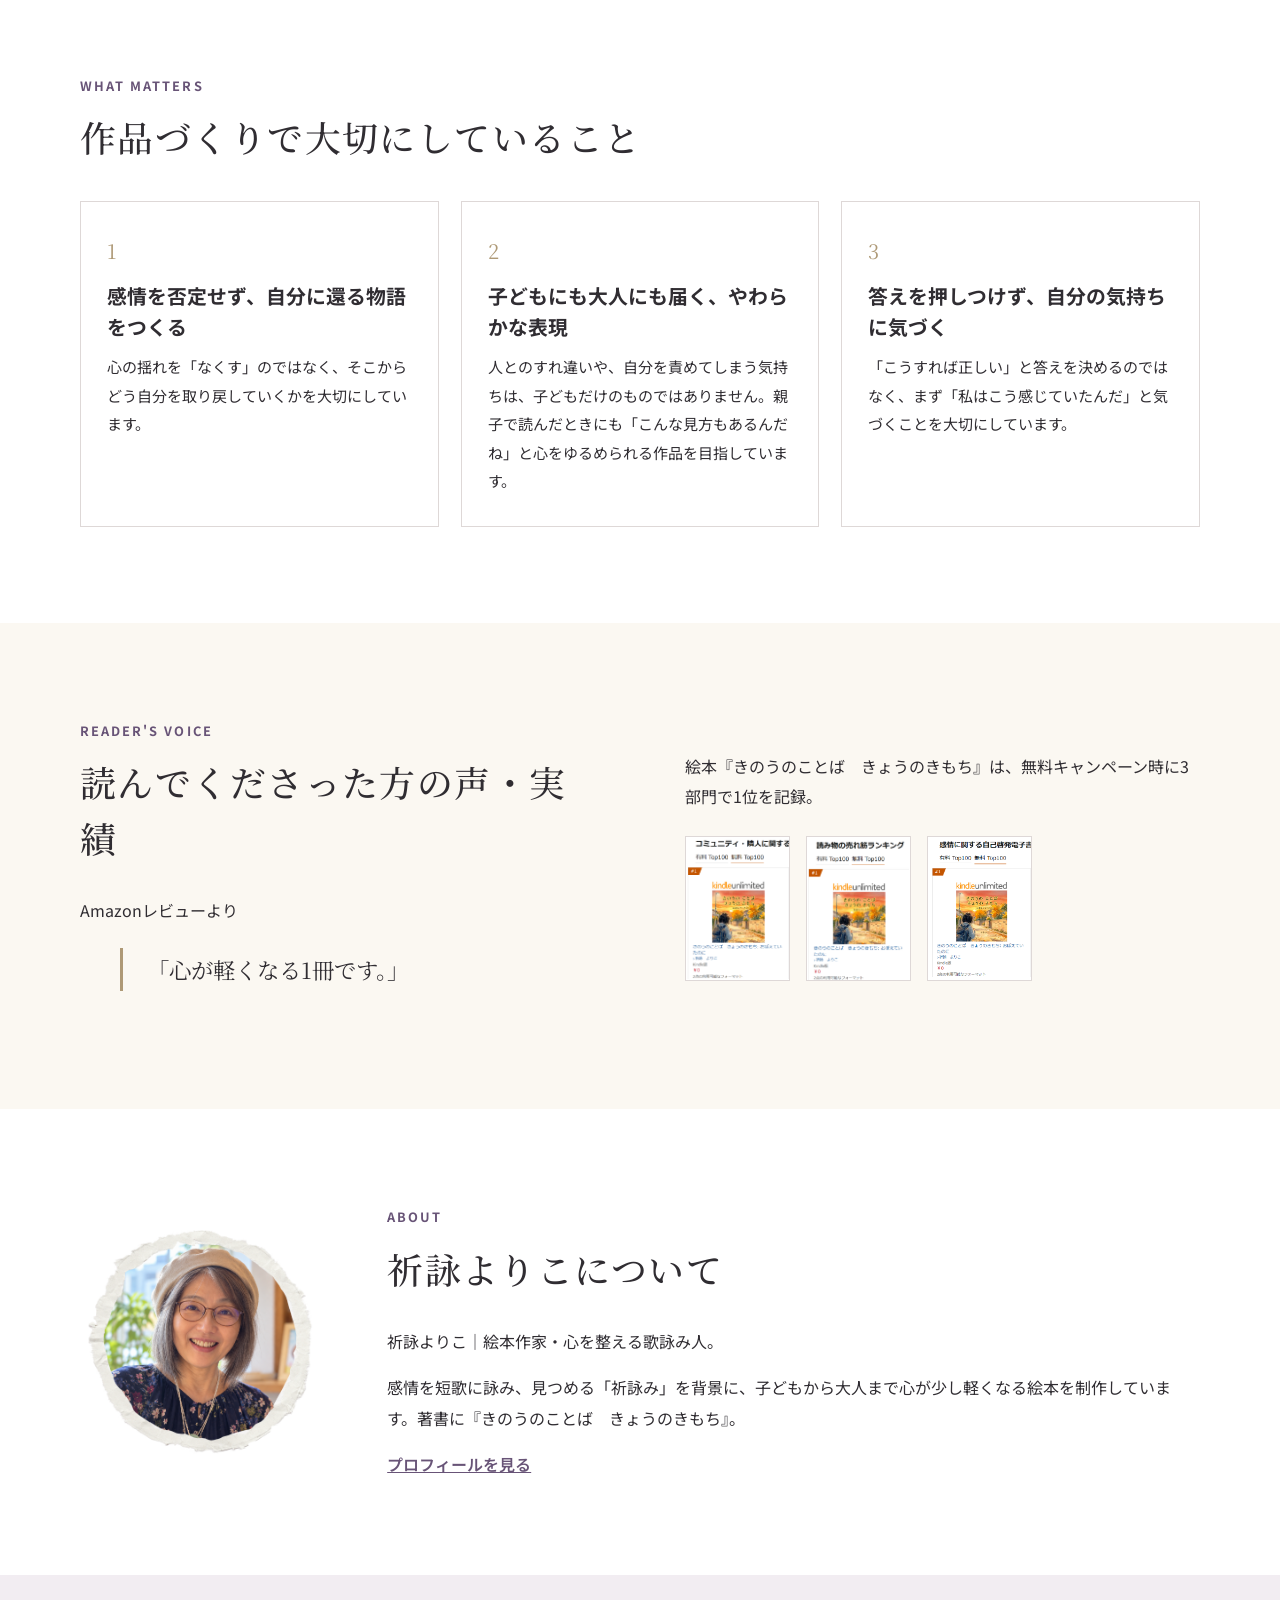
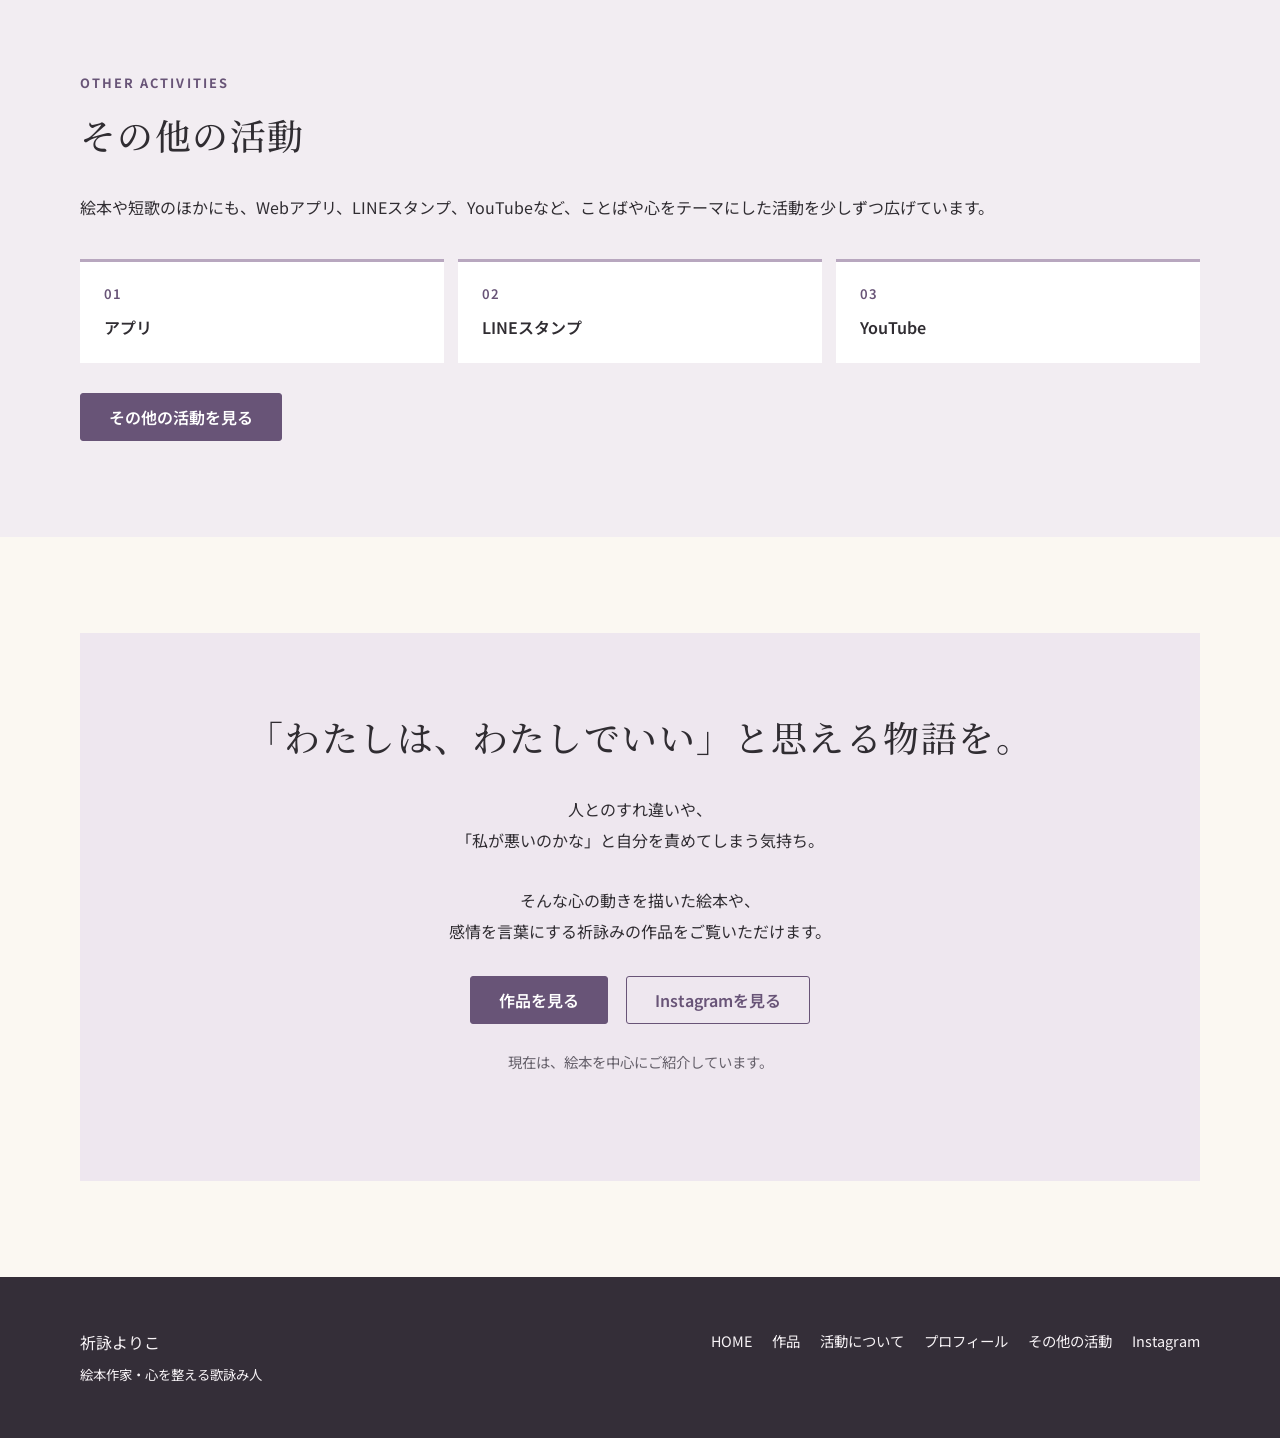
==== commit 17b3c6bb: "Refine home headline and featured book copy" ====
--- a/index.html
+++ b/index.html
@@ -1 +1 @@
-<!doctype html><html lang="ja"><head><meta charset="utf-8"><meta name="viewport" content="width=device-width,initial-scale=1"><title>祈詠よりこ｜絵本作家・心を整える歌詠み人</title><meta name="description" content="祈詠よりこ。感情を言葉にし、自分の心に気づく「祈詠み」の考え方を背景に、子どもから大人まで読める絵本を制作しています。"><link rel="icon" type="image/svg+xml" href="data:image/svg+xml,%3Csvg xmlns='http://www.w3.org/2000/svg' viewBox='0 0 64 64'%3E%3Crect width='64' height='64' rx='12' fill='%23f4ecf2'/%3E%3Cpath d='M16 39q16-29 32 0M24 47q8-14 16 0' fill='none' stroke='%23685477' stroke-width='4' stroke-linecap='round'/%3E%3C/svg%3E"><link rel="stylesheet" href="./styles.css" defer><script src="./site.js" defer></script></head><body><a class="skip" href="#main">本文へ移動</a><header class="site-header"><div class="wrap head-inner"><a class="brand" href="./"><img src="./assets/logo3.png" alt="こころをほどく絵本作家・祈詠よりこ"></a><button class="menu-button" type="button" aria-controls="main-nav" aria-expanded="false">メニュー</button><nav class="nav" id="main-nav" aria-label="メインメニュー"><a href="./">HOME</a><a href="./works/">作品</a><a href="./#activity">活動について</a><a href="./profile/">プロフィール</a><a href="./#other-activities">その他の活動</a><a class="button" href="./works/">作品を見る</a></nav></div></header><main id="main"><section class="hero"><div class="wrap hero-grid"><div class="hero-copy"><p class="eyebrow">Inoriyomi Yoriko</p><h1>心にそっと寄り添う物語を。</h1><p class="role">祈詠よりこ｜絵本作家・心を整える歌詠み人</p><p class="lead">感情を言葉にし、自分の心に気づく「祈詠み」の考え方を背景に、<br>子どもから大人まで読める絵本を制作しています。</p><a class="button" href="./works/">作品を見る</a></div><div class="hero-image"><img src="./assets/hero.png" alt="窓辺で静かに過ごす女性" fetchpriority="high"></div></div></section><section class="section section-tint"><div class="narrow"><div class="section-head"><p class="eyebrow">For you</p><h2>こんなこと、ありませんか？</h2></div><ul class="list-soft"><li>人から言われたことばが心に残る</li><li>小さなすれ違いでも「私が悪かったのかな」と考えてしまう</li><li>気持ちがもやもやするのに、うまく言葉にできない</li><li>「私はどうしたい？」が分からなくなる</li></ul></div></section><section class="section section-white" id="activity"><div class="wrap two-col"><div><p class="eyebrow">Inoriyomi</p><h2>活動について｜祈詠みとは</h2></div><div><p>祈詠みは、いまの感情を言葉にし、短歌として詠みながら、自分の本当の気持ちに気づいていく活動です。「本当はこう感じていたんだ」と分かることが、自分に還る小さなきっかけになります。</p><a class="text-link" href="./profile/#story">祈詠よりこの歩みを見る</a></div></div></section><section class="section"><div class="wrap"><div class="section-head"><p class="eyebrow">Works</p><h2>作品</h2></div><div class="feature"><div class="feature-image"><img src="./assets/book-one.png" alt="絵本『きのうのことば　きょうのきもち』の表紙" loading="lazy"></div><div><p class="badge">絵本</p><h3>『きのうのことば　きょうのきもち』</h3><p>人との小さなすれ違いから「私が悪いのかな」と自分を責めてしまう心が、少しずつほどけ、「わたしはわたしでいい」と自分に戻っていく物語。</p><p>子どもだけでなく、大人にも読んでもらえる、心がほぐれる絵本を目指して制作しました。</p><div class="book-actions"><a class="button" href="./works/">作品を詳しく見る</a></div></div></div><div class="small-book"><img src="./assets/book-two.png" alt="制作中の絵本『まなちゃんの“な”』の画像" loading="lazy"><div><h3>『まなちゃんの“な”』</h3><p>現在制作中。</p></div></div><div class="small-book"><img src="./assets/workbook.png" alt="祈詠みワークブックの画像" loading="lazy"><div><h3>『祈詠みワークブック　感情を短歌で整える心の旅路』</h3><p>現在販売中。今後、もっとやわらかく自然に取り組める形へ改訂して育てていきたい作品です。</p></div></div></div></section><section class="section section-tint"><div class="wrap"><div class="section-head"><p class="eyebrow">Through the stories</p><h2>作品を通して目指している変化</h2></div><div class="pathway"><div class="path-step"><p class="number">01</p><p>「私が悪かったのかな」<br>「嫌われたのかな」<br>「なんだか心がもやもやする」</p></div><div class="path-step"><p class="number">02</p><p>「本当はこう感じていたんだ」と気づく</p></div><div class="path-step"><p class="number">03</p><p>気持ちを言葉にできる／少し心がほどける／「私はどうしたい？」に目を向けられる。</p></div></div></div></section><section class="section section-white"><div class="wrap"><div class="section-head"><p class="eyebrow">What matters</p><h2>作品づくりで大切にしていること</h2></div><div class="values"><div class="value"><span class="index">1</span><h3>感情を否定せず、自分に還る物語をつくる</h3><p>心の揺れを「なくす」のではなく、そこからどう自分を取り戻していくかを大切にしています。</p></div><div class="value"><span class="index">2</span><h3>子どもにも大人にも届く、やわらかな表現</h3><p>人とのすれ違いや、自分を責めてしまう気持ちは、子どもだけのものではありません。親子で読んだときにも「こんな見方もあるんだね」と心をゆるめられる作品を目指しています。</p></div><div class="value"><span class="index">3</span><h3>答えを押しつけず、自分の気持ちに気づく</h3><p>「こうすれば正しい」と答えを決めるのではなく、まず「私はこう感じていたんだ」と気づくことを大切にしています。</p></div></div></div></section><section class="section"><div class="wrap two-col"><div><p class="eyebrow">Reader's voice</p><h2>読んでくださった方の声・実績</h2><p>Amazonレビューより</p><blockquote class="review">「心が軽くなる1冊です。」</blockquote></div><div><p>絵本『きのうのことば　きょうのきもち』は、無料キャンペーン時に3部門で1位を記録。</p><div class="ranking"><img src="./assets/rank-community.png" alt="コミュニティ・隣人に関するランキング1位の画面" loading="lazy"><img src="./assets/rank-reading.png" alt="読み物の売れ筋ランキング1位の画面" loading="lazy"><img src="./assets/rank-feelings.png" alt="感情に関する自己啓発電子書籍ランキング1位の画面" loading="lazy"></div></div></div></section><section class="section section-white"><div class="wrap profile-brief"><img src="./assets/portrait-new.png" alt="祈詠よりこのプロフィール写真" loading="lazy"><div><p class="eyebrow">About</p><h2>祈詠よりこについて</h2><p>祈詠よりこ｜絵本作家・心を整える歌詠み人。</p><p>感情を短歌に詠み、見つめる「祈詠み」を背景に、子どもから大人まで心が少し軽くなる絵本を制作しています。著書に『きのうのことば　きょうのきもち』。</p><a class="text-link" href="./profile/">プロフィールを見る</a></div></div></section><section class="section section-tint" id="other-activities"><div class="wrap"><div class="section-head"><p class="eyebrow">Other activities</p><h2>その他の活動</h2><p>絵本や短歌のほかにも、Webアプリ、LINEスタンプ、YouTubeなど、ことばや心をテーマにした活動を少しずつ広げています。</p></div><ol class="other-list"><li>アプリ</li><li>LINEスタンプ</li><li>YouTube</li></ol><a class="button" href="https://inoriyomi.my.canva.site/" target="_blank" rel="noopener noreferrer">その他の活動を見る</a></div></section><section class="section"><div class="wrap cta-panel"><h2>「わたしは、わたしでいい」と思える物語を。</h2><p>人とのすれ違いや、<br>「私が悪いのかな」と自分を責めてしまう気持ち。<br><br>そんな心の動きを描いた絵本や、<br>感情を言葉にする祈詠みの作品をご覧いただけます。</p><div class="cta-actions"><a class="button" href="./works/">作品を見る</a><a class="button button-outline" href="https://www.instagram.com/inoriyomi.kokoro/" target="_blank" rel="noopener noreferrer">Instagramを見る</a></div><p class="minor">現在は、絵本を中心にご紹介しています。</p></div></section></main><footer class="site-footer"><div class="wrap footer-inner"><div>祈詠よりこ<br><small>絵本作家・心を整える歌詠み人</small></div><nav class="footer-nav" aria-label="フッターメニュー"><a href="./">HOME</a><a href="./works/">作品</a><a href="./#activity">活動について</a><a href="./profile/">プロフィール</a><a href="./#other-activities">その他の活動</a><a href="https://www.instagram.com/inoriyomi.kokoro/" target="_blank" rel="noopener noreferrer">Instagram</a></nav></div></footer></body></html>
+<!doctype html><html lang="ja"><head><meta charset="utf-8"><meta name="viewport" content="width=device-width,initial-scale=1"><title>祈詠よりこ｜絵本作家・心を整える歌詠み人</title><meta name="description" content="祈詠よりこ。感情を言葉にし、自分の心に気づく「祈詠み」の考え方を背景に、子どもから大人まで読める絵本を制作しています。"><link rel="icon" type="image/svg+xml" href="data:image/svg+xml,%3Csvg xmlns='http://www.w3.org/2000/svg' viewBox='0 0 64 64'%3E%3Crect width='64' height='64' rx='12' fill='%23f4ecf2'/%3E%3Cpath d='M16 39q16-29 32 0M24 47q8-14 16 0' fill='none' stroke='%23685477' stroke-width='4' stroke-linecap='round'/%3E%3C/svg%3E"><link rel="stylesheet" href="./styles.css" defer><script src="./site.js" defer></script></head><body><a class="skip" href="#main">本文へ移動</a><header class="site-header"><div class="wrap head-inner"><a class="brand" href="./"><img src="./assets/logo3.png" alt="こころをほどく絵本作家・祈詠よりこ"></a><button class="menu-button" type="button" aria-controls="main-nav" aria-expanded="false">メニュー</button><nav class="nav" id="main-nav" aria-label="メインメニュー"><a href="./">HOME</a><a href="./works/">作品</a><a href="./#activity">活動について</a><a href="./profile/">プロフィール</a><a href="./#other-activities">その他の活動</a><a class="button" href="./works/">作品を見る</a></nav></div></header><main id="main"><section class="hero"><div class="wrap hero-grid"><div class="hero-copy"><h1>心にそっと寄り添う<br>物語を。</h1><p class="role">祈詠よりこ｜絵本作家・心を整える歌詠み人</p><p class="lead">感情を言葉にし、自分の心に気づく「祈詠み」の考え方を背景に、<br>子どもから大人まで読める絵本を制作しています。</p><a class="button" href="./works/">作品を見る</a></div><div class="hero-image"><img src="./assets/hero.png" alt="窓辺で静かに過ごす女性" fetchpriority="high"></div></div></section><section class="section section-tint"><div class="narrow"><div class="section-head"><p class="eyebrow">For you</p><h2>こんなこと、ありませんか？</h2></div><ul class="list-soft"><li>人から言われたことばが心に残る</li><li>小さなすれ違いでも「私が悪かったのかな」と考えてしまう</li><li>気持ちがもやもやするのに、うまく言葉にできない</li><li>「私はどうしたい？」が分からなくなる</li></ul></div></section><section class="section section-white" id="activity"><div class="wrap two-col"><div><p class="eyebrow">Inoriyomi</p><h2>活動について｜祈詠みとは</h2></div><div><p>祈詠みは、いまの感情を言葉にし、短歌として詠みながら、自分の本当の気持ちに気づいていく活動です。「本当はこう感じていたんだ」と分かることが、自分に還る小さなきっかけになります。</p><a class="text-link" href="./profile/#story">祈詠よりこの歩みを見る</a></div></div></section><section class="section"><div class="wrap"><div class="section-head"><p class="eyebrow">Works</p><h2>作品</h2></div><div class="feature"><div class="feature-image"><img src="./assets/book-one.png" alt="絵本『きのうのことば　きょうのきもち』の表紙" loading="lazy"></div><div><p class="badge">絵本</p><h3>『きのうのことば　きょうのきもち』</h3><p>人との小さなすれ違いから「私が悪いのかな」と自分を責めてしまう心が、少しずつほどけ、「わたしはわたしでいい」と自分に戻っていく物語。</p><p>子どもだけでなく、大人にも読んでもらえる、心がほぐれる絵本を目指して制作しました。</p><p class="feature-recommendation">今　一番お勧めしたい物語です。</p><div class="book-actions"><a class="button" href="./works/">作品を詳しく見る</a></div></div></div><div class="small-book"><img src="./assets/book-two.png" alt="制作中の絵本『まなちゃんの“な”』の画像" loading="lazy"><div><h3>『まなちゃんの“な”』</h3><p>現在制作中。</p></div></div><div class="small-book"><img src="./assets/workbook.png" alt="祈詠みワークブックの画像" loading="lazy"><div><h3>『祈詠みワークブック　感情を短歌で整える心の旅路』</h3><p>現在販売中。今後、もっとやわらかく自然に取り組める形へ改訂して育てていきたい作品です。</p></div></div></div></section><section class="section section-tint"><div class="wrap"><div class="section-head"><p class="eyebrow">Through the stories</p><h2>作品を通して目指している変化</h2></div><div class="pathway"><div class="path-step"><p class="number">01</p><p>「私が悪かったのかな」<br>「嫌われたのかな」<br>「なんだか心がもやもやする」</p></div><div class="path-step"><p class="number">02</p><p>「本当はこう感じていたんだ」と気づく</p></div><div class="path-step"><p class="number">03</p><p>気持ちを言葉にできる／少し心がほどける／「私はどうしたい？」に目を向けられる。</p></div></div></div></section><section class="section section-white"><div class="wrap"><div class="section-head"><p class="eyebrow">What matters</p><h2>作品づくりで大切にしていること</h2></div><div class="values"><div class="value"><span class="index">1</span><h3>感情を否定せず、自分に還る物語をつくる</h3><p>心の揺れを「なくす」のではなく、そこからどう自分を取り戻していくかを大切にしています。</p></div><div class="value"><span class="index">2</span><h3>子どもにも大人にも届く、やわらかな表現</h3><p>人とのすれ違いや、自分を責めてしまう気持ちは、子どもだけのものではありません。親子で読んだときにも「こんな見方もあるんだね」と心をゆるめられる作品を目指しています。</p></div><div class="value"><span class="index">3</span><h3>答えを押しつけず、自分の気持ちに気づく</h3><p>「こうすれば正しい」と答えを決めるのではなく、まず「私はこう感じていたんだ」と気づくことを大切にしています。</p></div></div></div></section><section class="section"><div class="wrap two-col"><div><p class="eyebrow">Reader's voice</p><h2>読んでくださった方の声・実績</h2><p>Amazonレビューより</p><blockquote class="review">「心が軽くなる1冊です。」</blockquote></div><div><p>絵本『きのうのことば　きょうのきもち』は、無料キャンペーン時に3部門で1位を記録。</p><div class="ranking"><img src="./assets/rank-community.png" alt="コミュニティ・隣人に関するランキング1位の画面" loading="lazy"><img src="./assets/rank-reading.png" alt="読み物の売れ筋ランキング1位の画面" loading="lazy"><img src="./assets/rank-feelings.png" alt="感情に関する自己啓発電子書籍ランキング1位の画面" loading="lazy"></div></div></div></section><section class="section section-white"><div class="wrap profile-brief"><img src="./assets/portrait-new.png" alt="祈詠よりこのプロフィール写真" loading="lazy"><div><p class="eyebrow">About</p><h2>祈詠よりこについて</h2><p>祈詠よりこ｜絵本作家・心を整える歌詠み人。</p><p>感情を短歌に詠み、見つめる「祈詠み」を背景に、子どもから大人まで心が少し軽くなる絵本を制作しています。著書に『きのうのことば　きょうのきもち』。</p><a class="text-link" href="./profile/">プロフィールを見る</a></div></div></section><section class="section section-tint" id="other-activities"><div class="wrap"><div class="section-head"><p class="eyebrow">Other activities</p><h2>その他の活動</h2><p>絵本や短歌のほかにも、Webアプリ、LINEスタンプ、YouTubeなど、ことばや心をテーマにした活動を少しずつ広げています。</p></div><ol class="other-list"><li>アプリ</li><li>LINEスタンプ</li><li>YouTube</li></ol><a class="button" href="https://inoriyomi.my.canva.site/" target="_blank" rel="noopener noreferrer">その他の活動を見る</a></div></section><section class="section"><div class="wrap cta-panel"><h2>「わたしは、わたしでいい」と思える物語を。</h2><p>人とのすれ違いや、<br>「私が悪いのかな」と自分を責めてしまう気持ち。<br><br>そんな心の動きを描いた絵本や、<br>感情を言葉にする祈詠みの作品をご覧いただけます。</p><div class="cta-actions"><a class="button" href="./works/">作品を見る</a><a class="button button-outline" href="https://www.instagram.com/inoriyomi.kokoro/" target="_blank" rel="noopener noreferrer">Instagramを見る</a></div><p class="minor">現在は、絵本を中心にご紹介しています。</p></div></section></main><footer class="site-footer"><div class="wrap footer-inner"><div>祈詠よりこ<br><small>絵本作家・心を整える歌詠み人</small></div><nav class="footer-nav" aria-label="フッターメニュー"><a href="./">HOME</a><a href="./works/">作品</a><a href="./#activity">活動について</a><a href="./profile/">プロフィール</a><a href="./#other-activities">その他の活動</a><a href="https://www.instagram.com/inoriyomi.kokoro/" target="_blank" rel="noopener noreferrer">Instagram</a></nav></div></footer></body></html>
--- a/styles.css
+++ b/styles.css
@@ -25,6 +25,8 @@
  .hero-image img{object-position:66% center}
 }
 #other-activities{scroll-margin-top:100px}
+.feature-recommendation{margin:24px 0 0;color:var(--plum);font-weight:700}
+@media(max-width:520px){.hero-copy h1{font-size:clamp(1.55rem,7.9vw,1.95rem)}}
 .other-list{display:grid;grid-template-columns:repeat(3,1fr);gap:14px;margin:0 0 30px;padding:0;list-style:none;counter-reset:activities}
 .other-list li{counter-increment:activities;background:white;border-top:3px solid #b8a7bf;padding:20px 24px;font-weight:600}
 .other-list li::before{content:counter(activities,decimal-leading-zero);display:block;color:var(--plum);font-size:.82rem;letter-spacing:.1em;margin-bottom:6px}
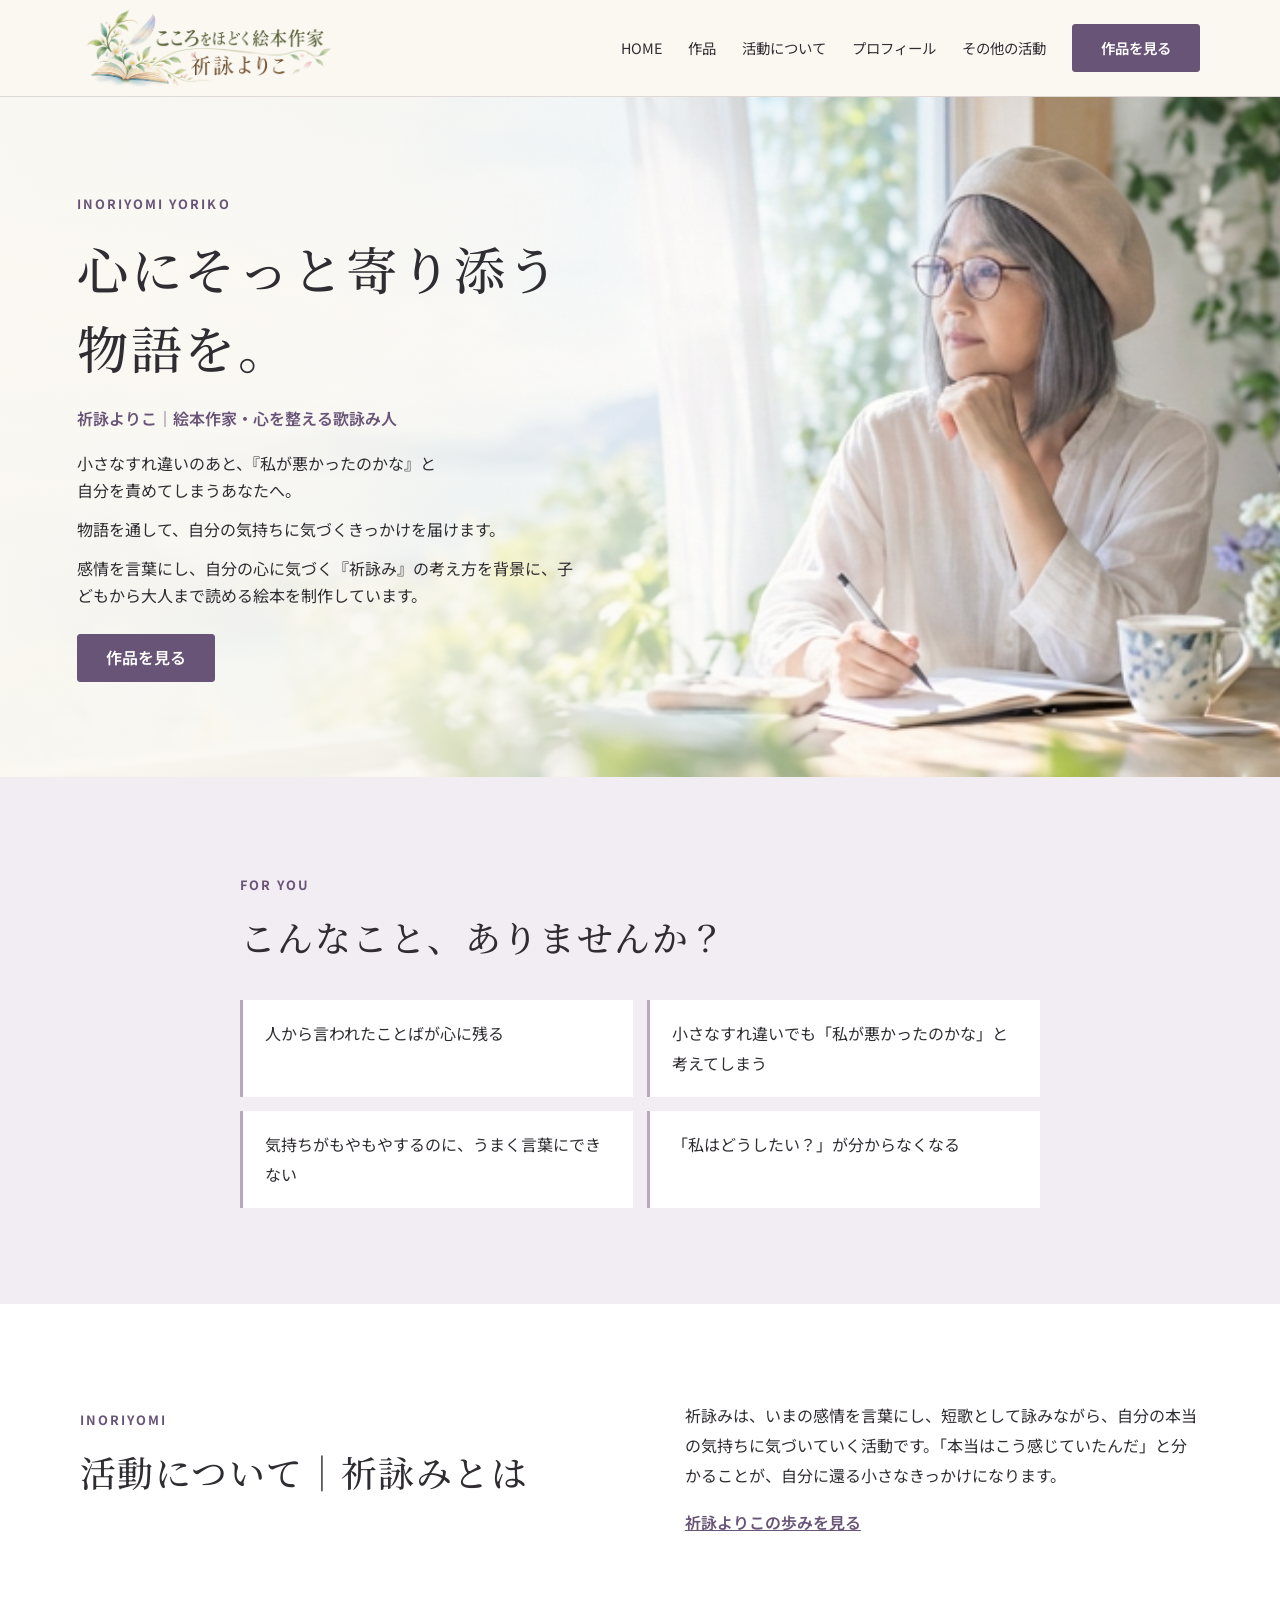
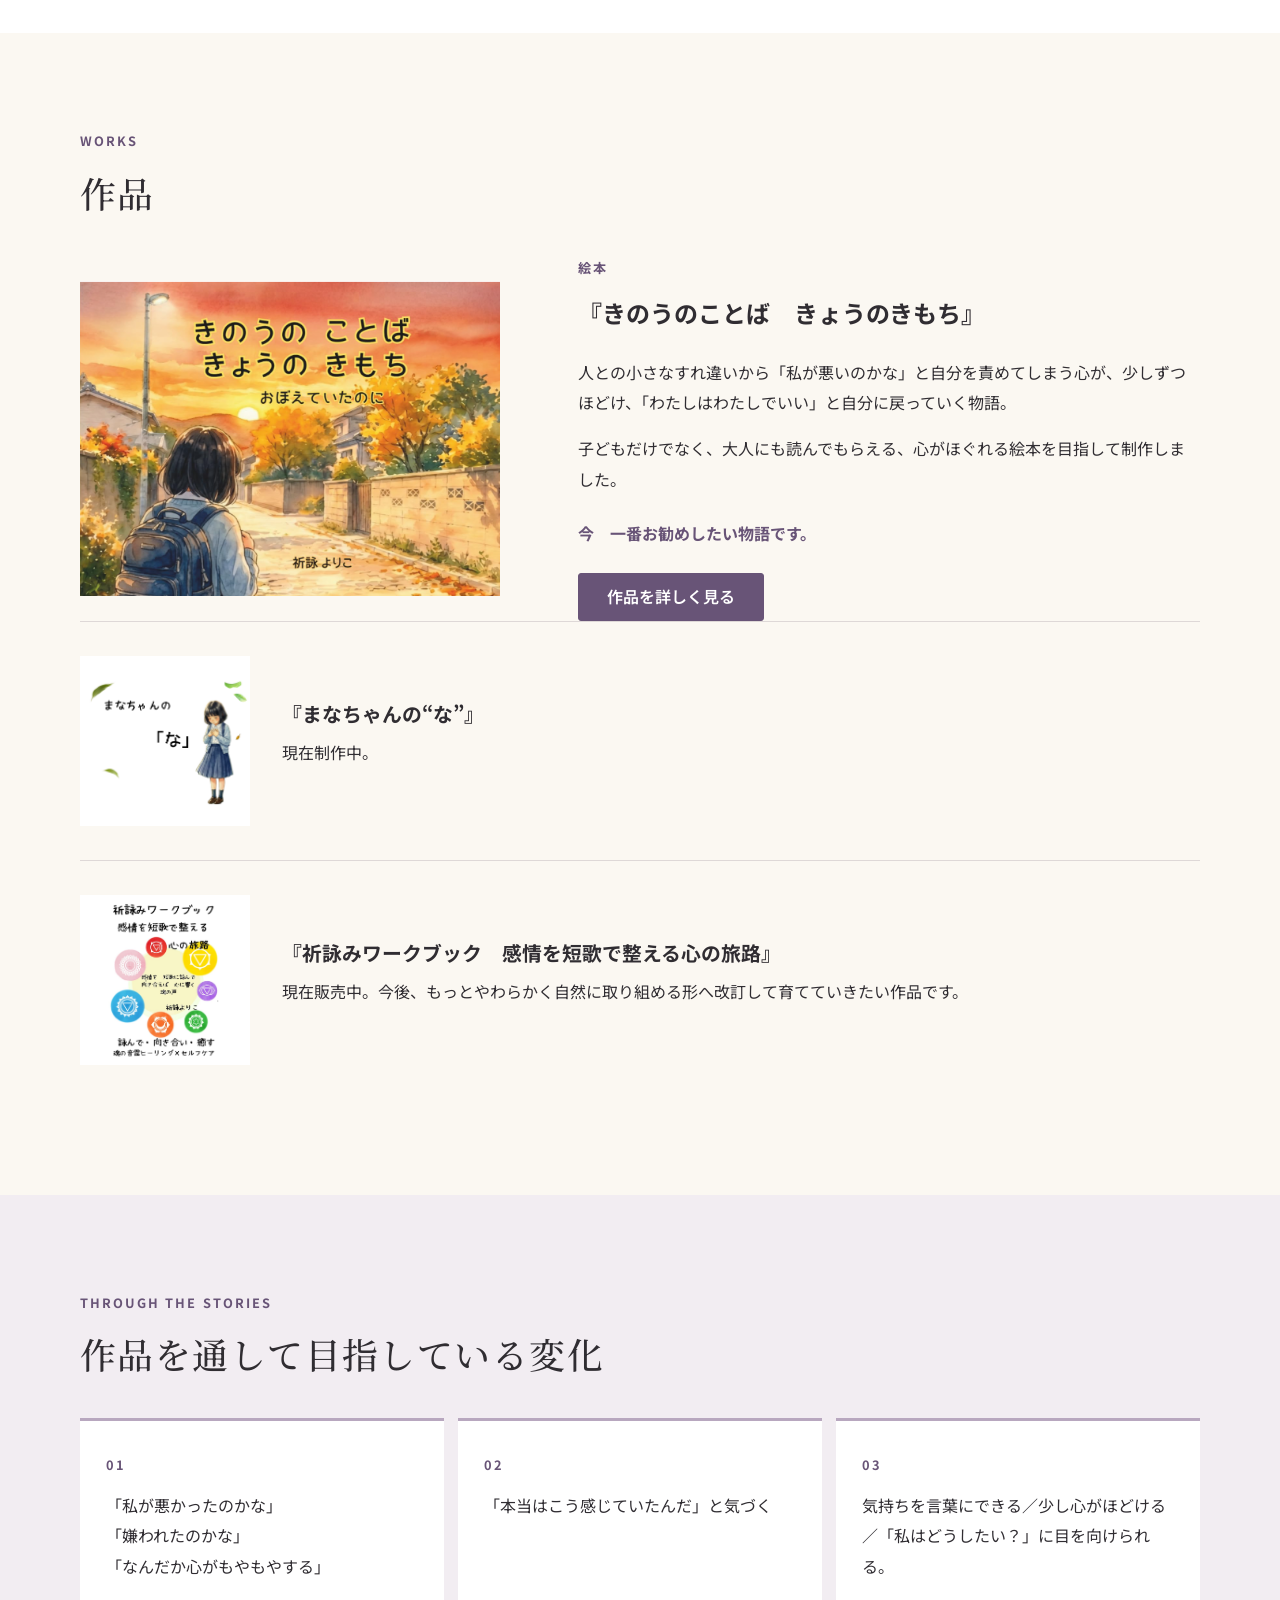
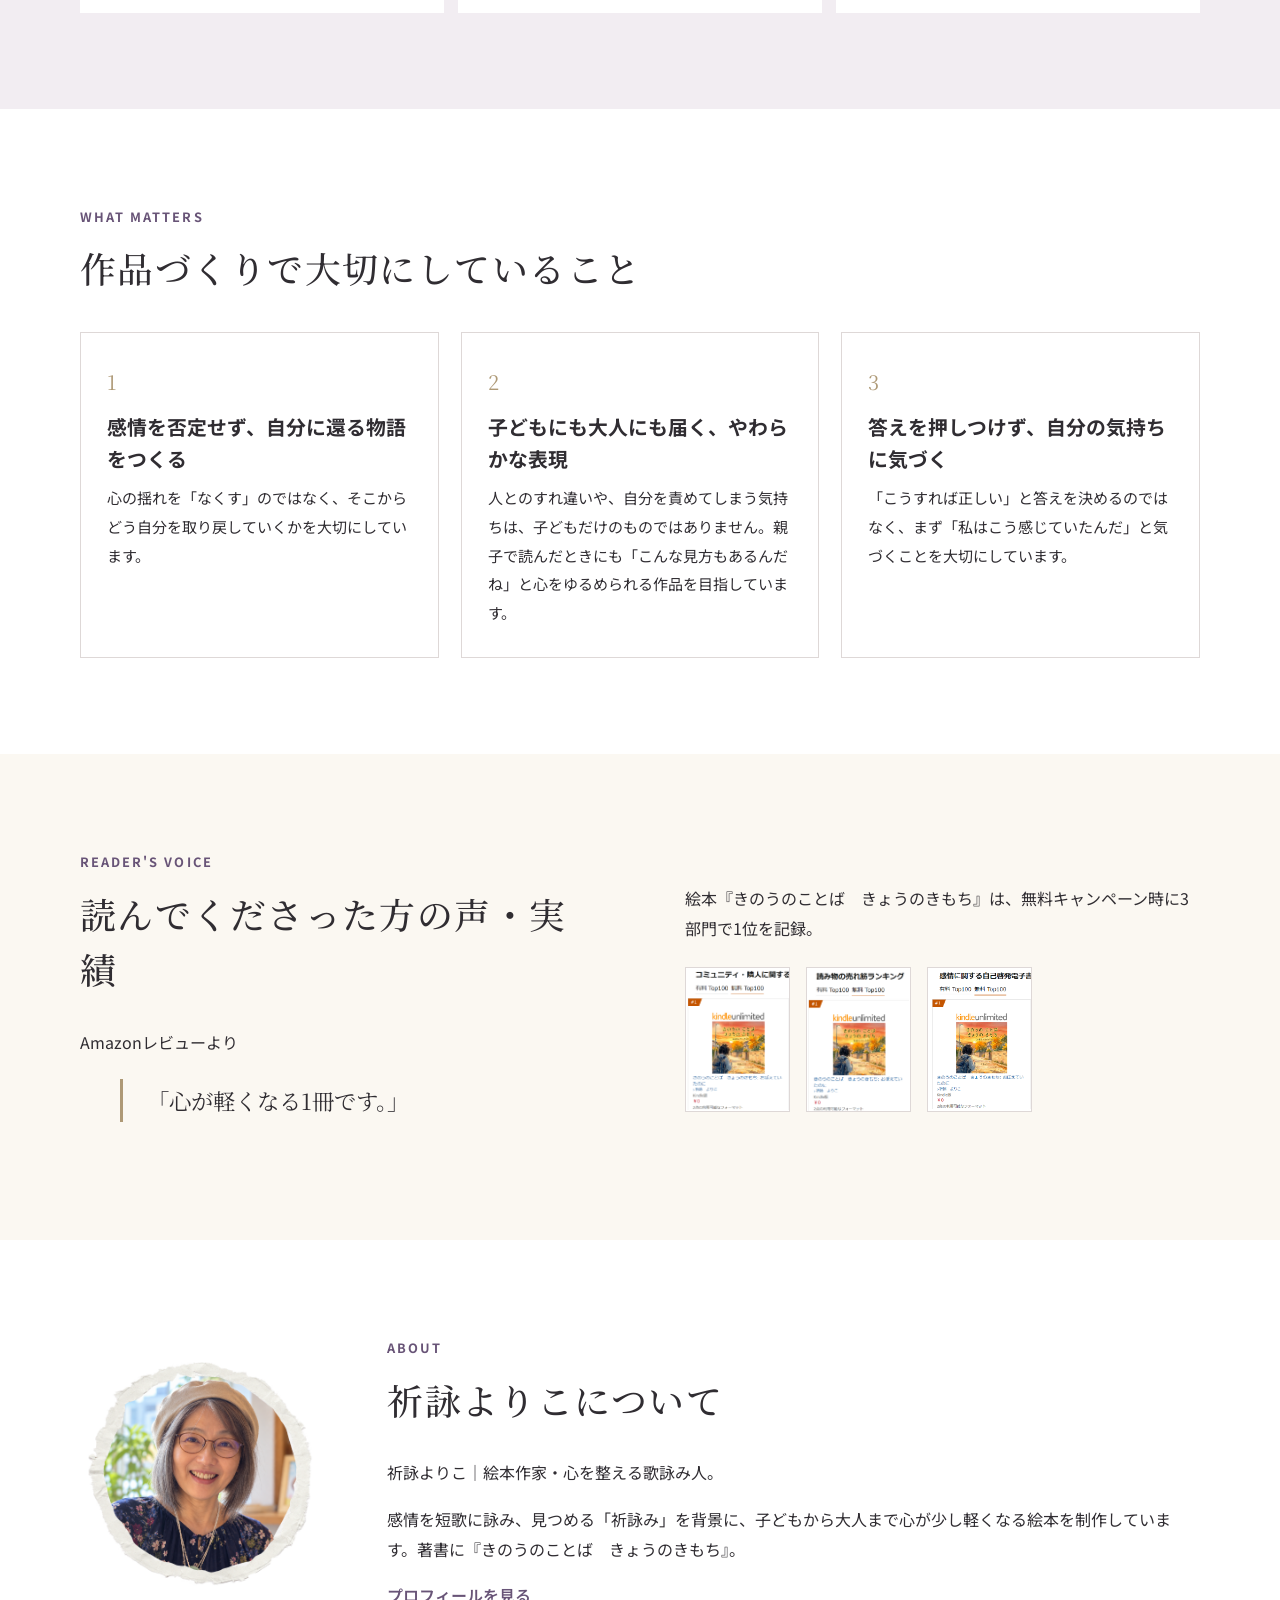
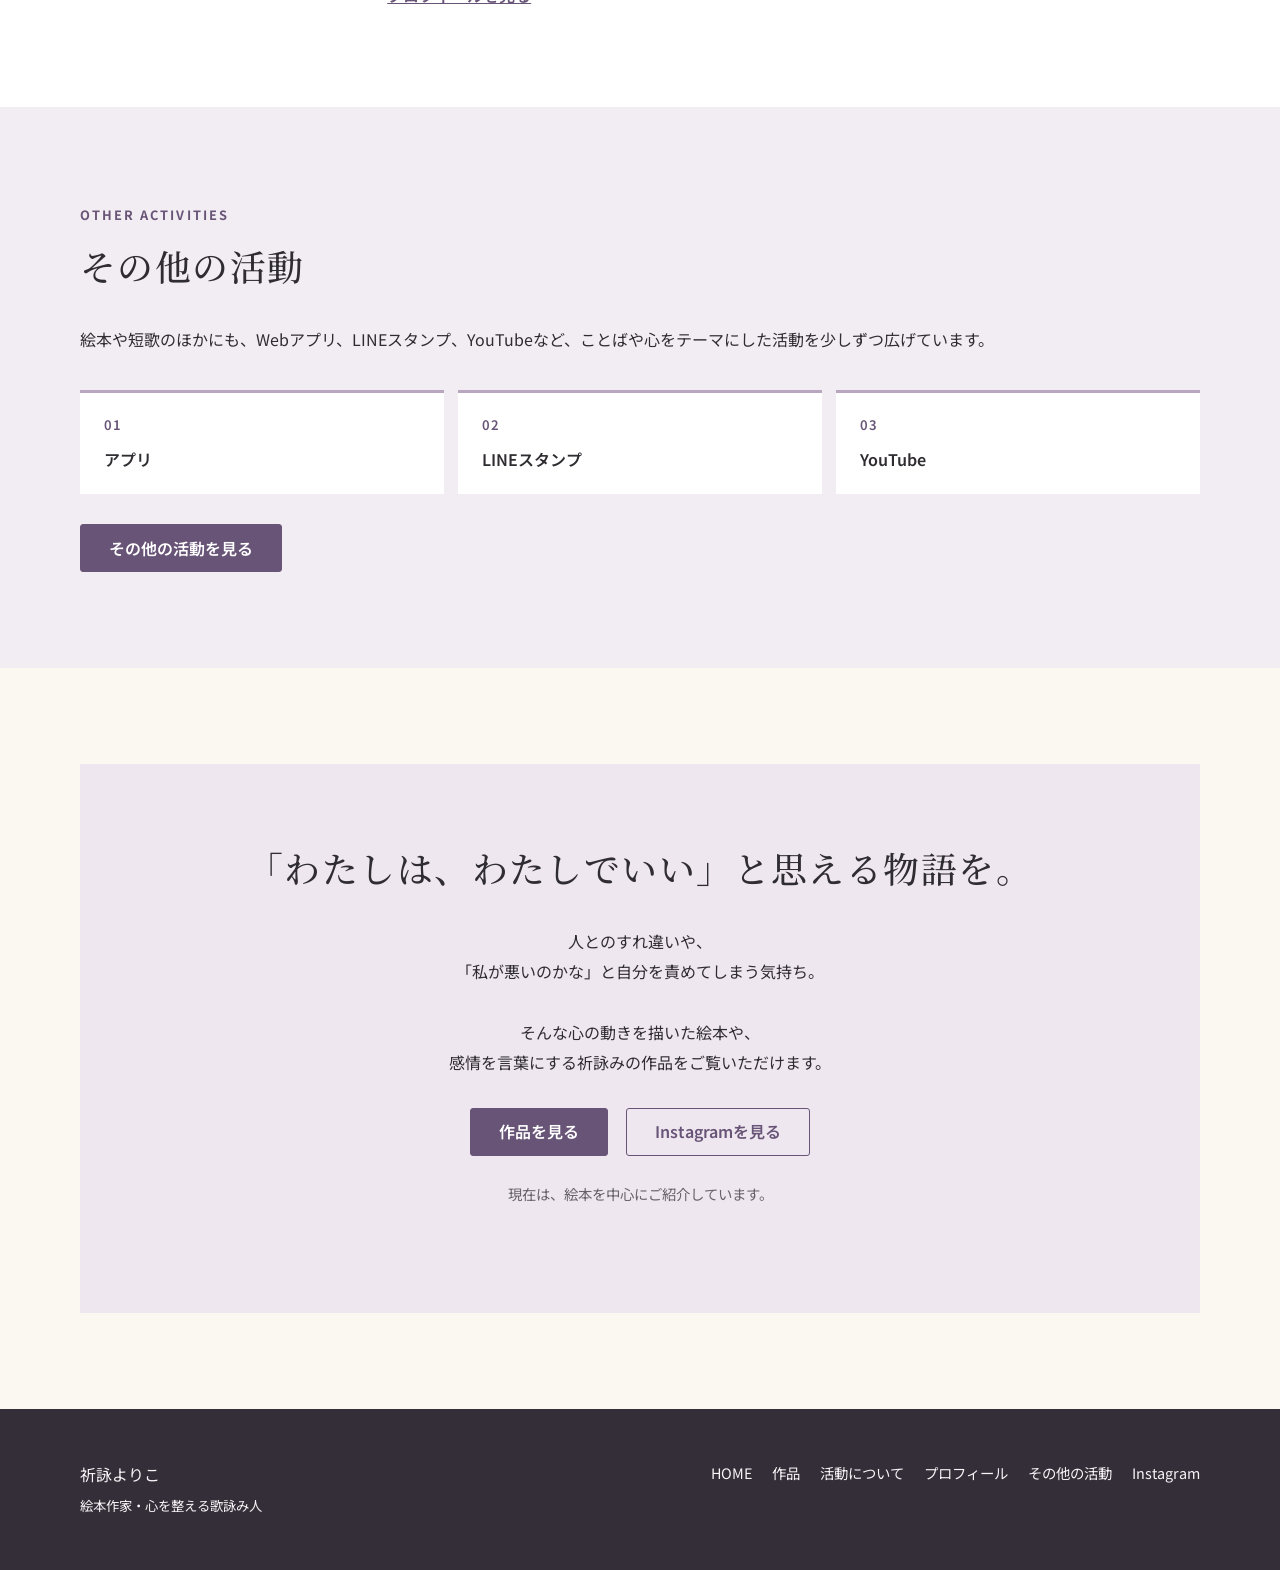
==== commit a67a9502: "Restore home label and add favicon" ====
--- a/index.html
+++ b/index.html
@@ -1 +1 @@
-<!doctype html><html lang="ja"><head><meta charset="utf-8"><meta name="viewport" content="width=device-width,initial-scale=1"><title>祈詠よりこ｜絵本作家・心を整える歌詠み人</title><meta name="description" content="祈詠よりこ。感情を言葉にし、自分の心に気づく「祈詠み」の考え方を背景に、子どもから大人まで読める絵本を制作しています。"><link rel="icon" type="image/svg+xml" href="data:image/svg+xml,%3Csvg xmlns='http://www.w3.org/2000/svg' viewBox='0 0 64 64'%3E%3Crect width='64' height='64' rx='12' fill='%23f4ecf2'/%3E%3Cpath d='M16 39q16-29 32 0M24 47q8-14 16 0' fill='none' stroke='%23685477' stroke-width='4' stroke-linecap='round'/%3E%3C/svg%3E"><link rel="stylesheet" href="./styles.css" defer><script src="./site.js" defer></script></head><body><a class="skip" href="#main">本文へ移動</a><header class="site-header"><div class="wrap head-inner"><a class="brand" href="./"><img src="./assets/logo3.png" alt="こころをほどく絵本作家・祈詠よりこ"></a><button class="menu-button" type="button" aria-controls="main-nav" aria-expanded="false">メニュー</button><nav class="nav" id="main-nav" aria-label="メインメニュー"><a href="./">HOME</a><a href="./works/">作品</a><a href="./#activity">活動について</a><a href="./profile/">プロフィール</a><a href="./#other-activities">その他の活動</a><a class="button" href="./works/">作品を見る</a></nav></div></header><main id="main"><section class="hero"><div class="wrap hero-grid"><div class="hero-copy"><h1>心にそっと寄り添う<br>物語を。</h1><p class="role">祈詠よりこ｜絵本作家・心を整える歌詠み人</p><p class="lead">感情を言葉にし、自分の心に気づく「祈詠み」の考え方を背景に、<br>子どもから大人まで読める絵本を制作しています。</p><a class="button" href="./works/">作品を見る</a></div><div class="hero-image"><img src="./assets/hero.png" alt="窓辺で静かに過ごす女性" fetchpriority="high"></div></div></section><section class="section section-tint"><div class="narrow"><div class="section-head"><p class="eyebrow">For you</p><h2>こんなこと、ありませんか？</h2></div><ul class="list-soft"><li>人から言われたことばが心に残る</li><li>小さなすれ違いでも「私が悪かったのかな」と考えてしまう</li><li>気持ちがもやもやするのに、うまく言葉にできない</li><li>「私はどうしたい？」が分からなくなる</li></ul></div></section><section class="section section-white" id="activity"><div class="wrap two-col"><div><p class="eyebrow">Inoriyomi</p><h2>活動について｜祈詠みとは</h2></div><div><p>祈詠みは、いまの感情を言葉にし、短歌として詠みながら、自分の本当の気持ちに気づいていく活動です。「本当はこう感じていたんだ」と分かることが、自分に還る小さなきっかけになります。</p><a class="text-link" href="./profile/#story">祈詠よりこの歩みを見る</a></div></div></section><section class="section"><div class="wrap"><div class="section-head"><p class="eyebrow">Works</p><h2>作品</h2></div><div class="feature"><div class="feature-image"><img src="./assets/book-one.png" alt="絵本『きのうのことば　きょうのきもち』の表紙" loading="lazy"></div><div><p class="badge">絵本</p><h3>『きのうのことば　きょうのきもち』</h3><p>人との小さなすれ違いから「私が悪いのかな」と自分を責めてしまう心が、少しずつほどけ、「わたしはわたしでいい」と自分に戻っていく物語。</p><p>子どもだけでなく、大人にも読んでもらえる、心がほぐれる絵本を目指して制作しました。</p><p class="feature-recommendation">今　一番お勧めしたい物語です。</p><div class="book-actions"><a class="button" href="./works/">作品を詳しく見る</a></div></div></div><div class="small-book"><img src="./assets/book-two.png" alt="制作中の絵本『まなちゃんの“な”』の画像" loading="lazy"><div><h3>『まなちゃんの“な”』</h3><p>現在制作中。</p></div></div><div class="small-book"><img src="./assets/workbook.png" alt="祈詠みワークブックの画像" loading="lazy"><div><h3>『祈詠みワークブック　感情を短歌で整える心の旅路』</h3><p>現在販売中。今後、もっとやわらかく自然に取り組める形へ改訂して育てていきたい作品です。</p></div></div></div></section><section class="section section-tint"><div class="wrap"><div class="section-head"><p class="eyebrow">Through the stories</p><h2>作品を通して目指している変化</h2></div><div class="pathway"><div class="path-step"><p class="number">01</p><p>「私が悪かったのかな」<br>「嫌われたのかな」<br>「なんだか心がもやもやする」</p></div><div class="path-step"><p class="number">02</p><p>「本当はこう感じていたんだ」と気づく</p></div><div class="path-step"><p class="number">03</p><p>気持ちを言葉にできる／少し心がほどける／「私はどうしたい？」に目を向けられる。</p></div></div></div></section><section class="section section-white"><div class="wrap"><div class="section-head"><p class="eyebrow">What matters</p><h2>作品づくりで大切にしていること</h2></div><div class="values"><div class="value"><span class="index">1</span><h3>感情を否定せず、自分に還る物語をつくる</h3><p>心の揺れを「なくす」のではなく、そこからどう自分を取り戻していくかを大切にしています。</p></div><div class="value"><span class="index">2</span><h3>子どもにも大人にも届く、やわらかな表現</h3><p>人とのすれ違いや、自分を責めてしまう気持ちは、子どもだけのものではありません。親子で読んだときにも「こんな見方もあるんだね」と心をゆるめられる作品を目指しています。</p></div><div class="value"><span class="index">3</span><h3>答えを押しつけず、自分の気持ちに気づく</h3><p>「こうすれば正しい」と答えを決めるのではなく、まず「私はこう感じていたんだ」と気づくことを大切にしています。</p></div></div></div></section><section class="section"><div class="wrap two-col"><div><p class="eyebrow">Reader's voice</p><h2>読んでくださった方の声・実績</h2><p>Amazonレビューより</p><blockquote class="review">「心が軽くなる1冊です。」</blockquote></div><div><p>絵本『きのうのことば　きょうのきもち』は、無料キャンペーン時に3部門で1位を記録。</p><div class="ranking"><img src="./assets/rank-community.png" alt="コミュニティ・隣人に関するランキング1位の画面" loading="lazy"><img src="./assets/rank-reading.png" alt="読み物の売れ筋ランキング1位の画面" loading="lazy"><img src="./assets/rank-feelings.png" alt="感情に関する自己啓発電子書籍ランキング1位の画面" loading="lazy"></div></div></div></section><section class="section section-white"><div class="wrap profile-brief"><img src="./assets/portrait-new.png" alt="祈詠よりこのプロフィール写真" loading="lazy"><div><p class="eyebrow">About</p><h2>祈詠よりこについて</h2><p>祈詠よりこ｜絵本作家・心を整える歌詠み人。</p><p>感情を短歌に詠み、見つめる「祈詠み」を背景に、子どもから大人まで心が少し軽くなる絵本を制作しています。著書に『きのうのことば　きょうのきもち』。</p><a class="text-link" href="./profile/">プロフィールを見る</a></div></div></section><section class="section section-tint" id="other-activities"><div class="wrap"><div class="section-head"><p class="eyebrow">Other activities</p><h2>その他の活動</h2><p>絵本や短歌のほかにも、Webアプリ、LINEスタンプ、YouTubeなど、ことばや心をテーマにした活動を少しずつ広げています。</p></div><ol class="other-list"><li>アプリ</li><li>LINEスタンプ</li><li>YouTube</li></ol><a class="button" href="https://inoriyomi.my.canva.site/" target="_blank" rel="noopener noreferrer">その他の活動を見る</a></div></section><section class="section"><div class="wrap cta-panel"><h2>「わたしは、わたしでいい」と思える物語を。</h2><p>人とのすれ違いや、<br>「私が悪いのかな」と自分を責めてしまう気持ち。<br><br>そんな心の動きを描いた絵本や、<br>感情を言葉にする祈詠みの作品をご覧いただけます。</p><div class="cta-actions"><a class="button" href="./works/">作品を見る</a><a class="button button-outline" href="https://www.instagram.com/inoriyomi.kokoro/" target="_blank" rel="noopener noreferrer">Instagramを見る</a></div><p class="minor">現在は、絵本を中心にご紹介しています。</p></div></section></main><footer class="site-footer"><div class="wrap footer-inner"><div>祈詠よりこ<br><small>絵本作家・心を整える歌詠み人</small></div><nav class="footer-nav" aria-label="フッターメニュー"><a href="./">HOME</a><a href="./works/">作品</a><a href="./#activity">活動について</a><a href="./profile/">プロフィール</a><a href="./#other-activities">その他の活動</a><a href="https://www.instagram.com/inoriyomi.kokoro/" target="_blank" rel="noopener noreferrer">Instagram</a></nav></div></footer></body></html>
+<!doctype html><html lang="ja"><head><meta charset="utf-8"><meta name="viewport" content="width=device-width,initial-scale=1"><title>祈詠よりこ｜絵本作家・心を整える歌詠み人</title><meta name="description" content="祈詠よりこ。感情を言葉にし、自分の心に気づく「祈詠み」の考え方を背景に、子どもから大人まで読める絵本を制作しています。"><link rel="icon" type="image/png" sizes="128x128" href="./assets/favicon.png"><link rel="stylesheet" href="./styles.css" defer><script src="./site.js" defer></script></head><body><a class="skip" href="#main">本文へ移動</a><header class="site-header"><div class="wrap head-inner"><a class="brand" href="./"><img src="./assets/logo3.png" alt="こころをほどく絵本作家・祈詠よりこ"></a><button class="menu-button" type="button" aria-controls="main-nav" aria-expanded="false">メニュー</button><nav class="nav" id="main-nav" aria-label="メインメニュー"><a href="./">HOME</a><a href="./works/">作品</a><a href="./#activity">活動について</a><a href="./profile/">プロフィール</a><a href="./#other-activities">その他の活動</a><a class="button" href="./works/">作品を見る</a></nav></div></header><main id="main"><section class="hero"><div class="wrap hero-grid"><div class="hero-copy"><p class="eyebrow">Inoriyomi Yoriko</p><h1>心にそっと寄り添う<br>物語を。</h1><p class="role">祈詠よりこ｜絵本作家・心を整える歌詠み人</p><p class="hero-address">小さなすれ違いのあと、<br class="hero-address-mobile">『私が悪かったのかな』と<br>自分を責めてしまうあなたへ。</p><p class="hero-promise">物語を通して、自分の気持ちに気づくきっかけを届けます。</p><p class="lead">感情を言葉にし、自分の心に気づく『祈詠み』の考え方を背景に、子どもから大人まで読める絵本を制作しています。</p><a class="button" href="./works/">作品を見る</a></div><div class="hero-image"><img src="./assets/hero.png" alt="窓辺で静かに過ごす女性" fetchpriority="high"></div></div></section><section class="section section-tint"><div class="narrow"><div class="section-head"><p class="eyebrow">For you</p><h2>こんなこと、ありませんか？</h2></div><ul class="list-soft"><li>人から言われたことばが心に残る</li><li>小さなすれ違いでも「私が悪かったのかな」と考えてしまう</li><li>気持ちがもやもやするのに、うまく言葉にできない</li><li>「私はどうしたい？」が分からなくなる</li></ul></div></section><section class="section section-white" id="activity"><div class="wrap two-col"><div><p class="eyebrow">Inoriyomi</p><h2>活動について｜祈詠みとは</h2></div><div><p>祈詠みは、いまの感情を言葉にし、短歌として詠みながら、自分の本当の気持ちに気づいていく活動です。「本当はこう感じていたんだ」と分かることが、自分に還る小さなきっかけになります。</p><a class="text-link" href="./profile/#story">祈詠よりこの歩みを見る</a></div></div></section><section class="section"><div class="wrap"><div class="section-head"><p class="eyebrow">Works</p><h2>作品</h2></div><div class="feature"><div class="feature-image"><img src="./assets/book-one.png" alt="絵本『きのうのことば　きょうのきもち』の表紙" loading="lazy"></div><div><p class="badge">絵本</p><h3>『きのうのことば　きょうのきもち』</h3><p>人との小さなすれ違いから「私が悪いのかな」と自分を責めてしまう心が、少しずつほどけ、「わたしはわたしでいい」と自分に戻っていく物語。</p><p>子どもだけでなく、大人にも読んでもらえる、心がほぐれる絵本を目指して制作しました。</p><p class="feature-recommendation">今　一番お勧めしたい物語です。</p><div class="book-actions"><a class="button" href="./works/">作品を詳しく見る</a></div></div></div><div class="small-book"><img src="./assets/book-two.png" alt="制作中の絵本『まなちゃんの“な”』の画像" loading="lazy"><div><h3>『まなちゃんの“な”』</h3><p>現在制作中。</p></div></div><div class="small-book"><img src="./assets/workbook.png" alt="祈詠みワークブックの画像" loading="lazy"><div><h3>『祈詠みワークブック　感情を短歌で整える心の旅路』</h3><p>現在販売中。今後、もっとやわらかく自然に取り組める形へ改訂して育てていきたい作品です。</p></div></div></div></section><section class="section section-tint"><div class="wrap"><div class="section-head"><p class="eyebrow">Through the stories</p><h2>作品を通して目指している変化</h2></div><div class="pathway"><div class="path-step"><p class="number">01</p><p>「私が悪かったのかな」<br>「嫌われたのかな」<br>「なんだか心がもやもやする」</p></div><div class="path-step"><p class="number">02</p><p>「本当はこう感じていたんだ」と気づく</p></div><div class="path-step"><p class="number">03</p><p>気持ちを言葉にできる／少し心がほどける／「私はどうしたい？」に目を向けられる。</p></div></div></div></section><section class="section section-white"><div class="wrap"><div class="section-head"><p class="eyebrow">What matters</p><h2>作品づくりで大切にしていること</h2></div><div class="values"><div class="value"><span class="index">1</span><h3>感情を否定せず、自分に還る物語をつくる</h3><p>心の揺れを「なくす」のではなく、そこからどう自分を取り戻していくかを大切にしています。</p></div><div class="value"><span class="index">2</span><h3>子どもにも大人にも届く、やわらかな表現</h3><p>人とのすれ違いや、自分を責めてしまう気持ちは、子どもだけのものではありません。親子で読んだときにも「こんな見方もあるんだね」と心をゆるめられる作品を目指しています。</p></div><div class="value"><span class="index">3</span><h3>答えを押しつけず、自分の気持ちに気づく</h3><p>「こうすれば正しい」と答えを決めるのではなく、まず「私はこう感じていたんだ」と気づくことを大切にしています。</p></div></div></div></section><section class="section"><div class="wrap two-col"><div><p class="eyebrow">Reader's voice</p><h2>読んでくださった方の声・実績</h2><p>Amazonレビューより</p><blockquote class="review">「心が軽くなる1冊です。」</blockquote></div><div><p>絵本『きのうのことば　きょうのきもち』は、無料キャンペーン時に3部門で1位を記録。</p><div class="ranking"><img src="./assets/rank-community.png" alt="コミュニティ・隣人に関するランキング1位の画面" loading="lazy"><img src="./assets/rank-reading.png" alt="読み物の売れ筋ランキング1位の画面" loading="lazy"><img src="./assets/rank-feelings.png" alt="感情に関する自己啓発電子書籍ランキング1位の画面" loading="lazy"></div></div></div></section><section class="section section-white"><div class="wrap profile-brief"><img src="./assets/portrait-new.png" alt="祈詠よりこのプロフィール写真" loading="lazy"><div><p class="eyebrow">About</p><h2>祈詠よりこについて</h2><p>祈詠よりこ｜絵本作家・心を整える歌詠み人。</p><p>感情を短歌に詠み、見つめる「祈詠み」を背景に、子どもから大人まで心が少し軽くなる絵本を制作しています。著書に『きのうのことば　きょうのきもち』。</p><a class="text-link" href="./profile/">プロフィールを見る</a></div></div></section><section class="section section-tint" id="other-activities"><div class="wrap"><div class="section-head"><p class="eyebrow">Other activities</p><h2>その他の活動</h2><p>絵本や短歌のほかにも、Webアプリ、LINEスタンプ、YouTubeなど、ことばや心をテーマにした活動を少しずつ広げています。</p></div><ol class="other-list"><li>アプリ</li><li>LINEスタンプ</li><li>YouTube</li></ol><a class="button" href="https://inoriyomi.my.canva.site/" target="_blank" rel="noopener noreferrer">その他の活動を見る</a></div></section><section class="section"><div class="wrap cta-panel"><h2>「わたしは、わたしでいい」と思える物語を。</h2><p>人とのすれ違いや、<br>「私が悪いのかな」と自分を責めてしまう気持ち。<br><br>そんな心の動きを描いた絵本や、<br>感情を言葉にする祈詠みの作品をご覧いただけます。</p><div class="cta-actions"><a class="button" href="./works/">作品を見る</a><a class="button button-outline" href="https://www.instagram.com/inoriyomi.kokoro/" target="_blank" rel="noopener noreferrer">Instagramを見る</a></div><p class="minor">現在は、絵本を中心にご紹介しています。</p></div></section></main><footer class="site-footer"><div class="wrap footer-inner"><div>祈詠よりこ<br><small>絵本作家・心を整える歌詠み人</small></div><nav class="footer-nav" aria-label="フッターメニュー"><a href="./">HOME</a><a href="./works/">作品</a><a href="./#activity">活動について</a><a href="./profile/">プロフィール</a><a href="./#other-activities">その他の活動</a><a href="https://www.instagram.com/inoriyomi.kokoro/" target="_blank" rel="noopener noreferrer">Instagram</a></nav></div></footer></body></html>
--- a/styles.css
+++ b/styles.css
@@ -34,8 +34,16 @@
 /* The supplied wide portrait keeps its full composition on larger screens. */
 .hero-grid{aspect-ratio:784/336}
 .hero-image img{object-position:center center}
+.hero-grid{min-height:680px}
+.hero-copy .eyebrow{margin-bottom:12px}
+.hero-copy h1{margin-bottom:16px}
+.hero-copy .role{margin-bottom:16px}
+.hero-copy .hero-address,.hero-copy .hero-promise{margin-bottom:12px;line-height:1.7}
+.hero-address-mobile{display:none}
+.hero-copy .lead{margin-bottom:24px;line-height:1.7}
 @media(max-width:980px){
  .hero-grid{display:flex;flex-direction:column;align-items:stretch;min-height:0;aspect-ratio:auto;padding:0}
+ .hero-address-mobile{display:inline}
  .hero-grid::after{display:none}
  .hero-image{position:relative;order:1;width:100%;height:clamp(240px,36vw,350px)}
  .hero-image img{object-fit:cover;object-position:72% center}
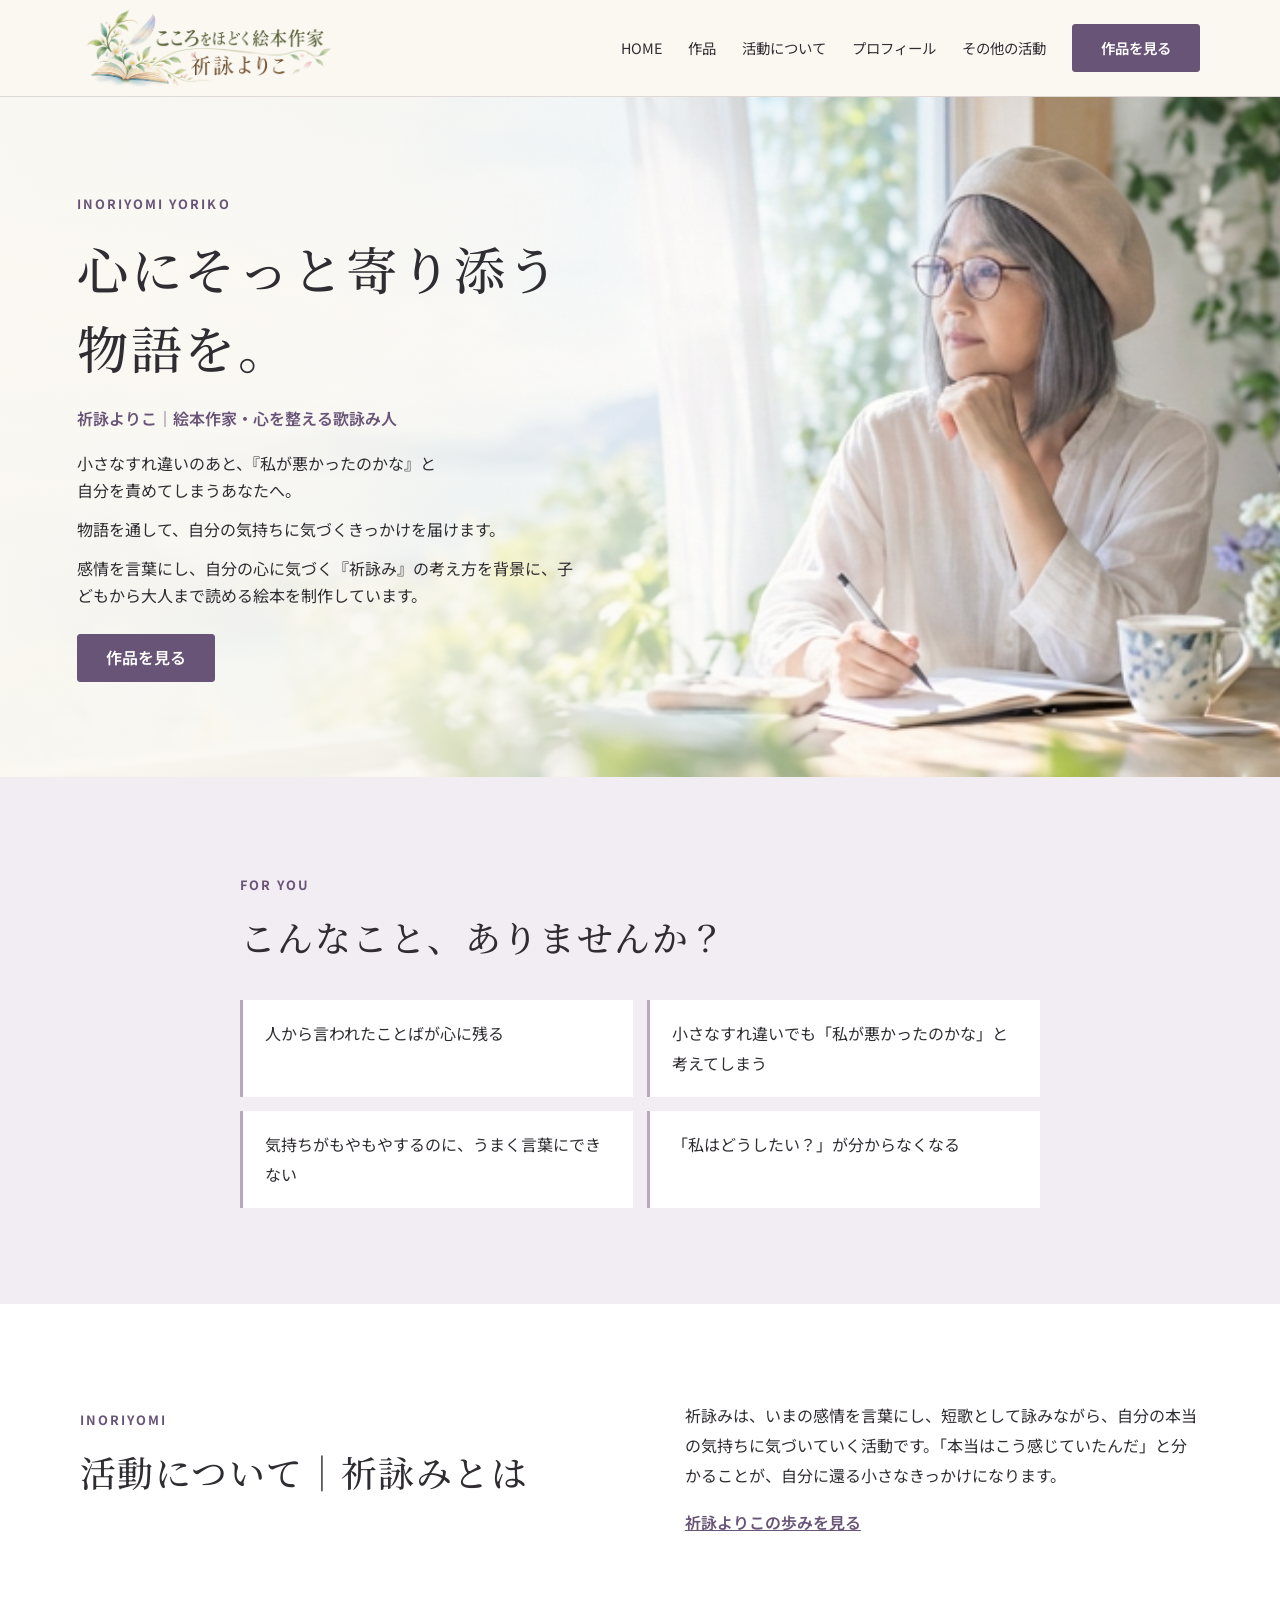
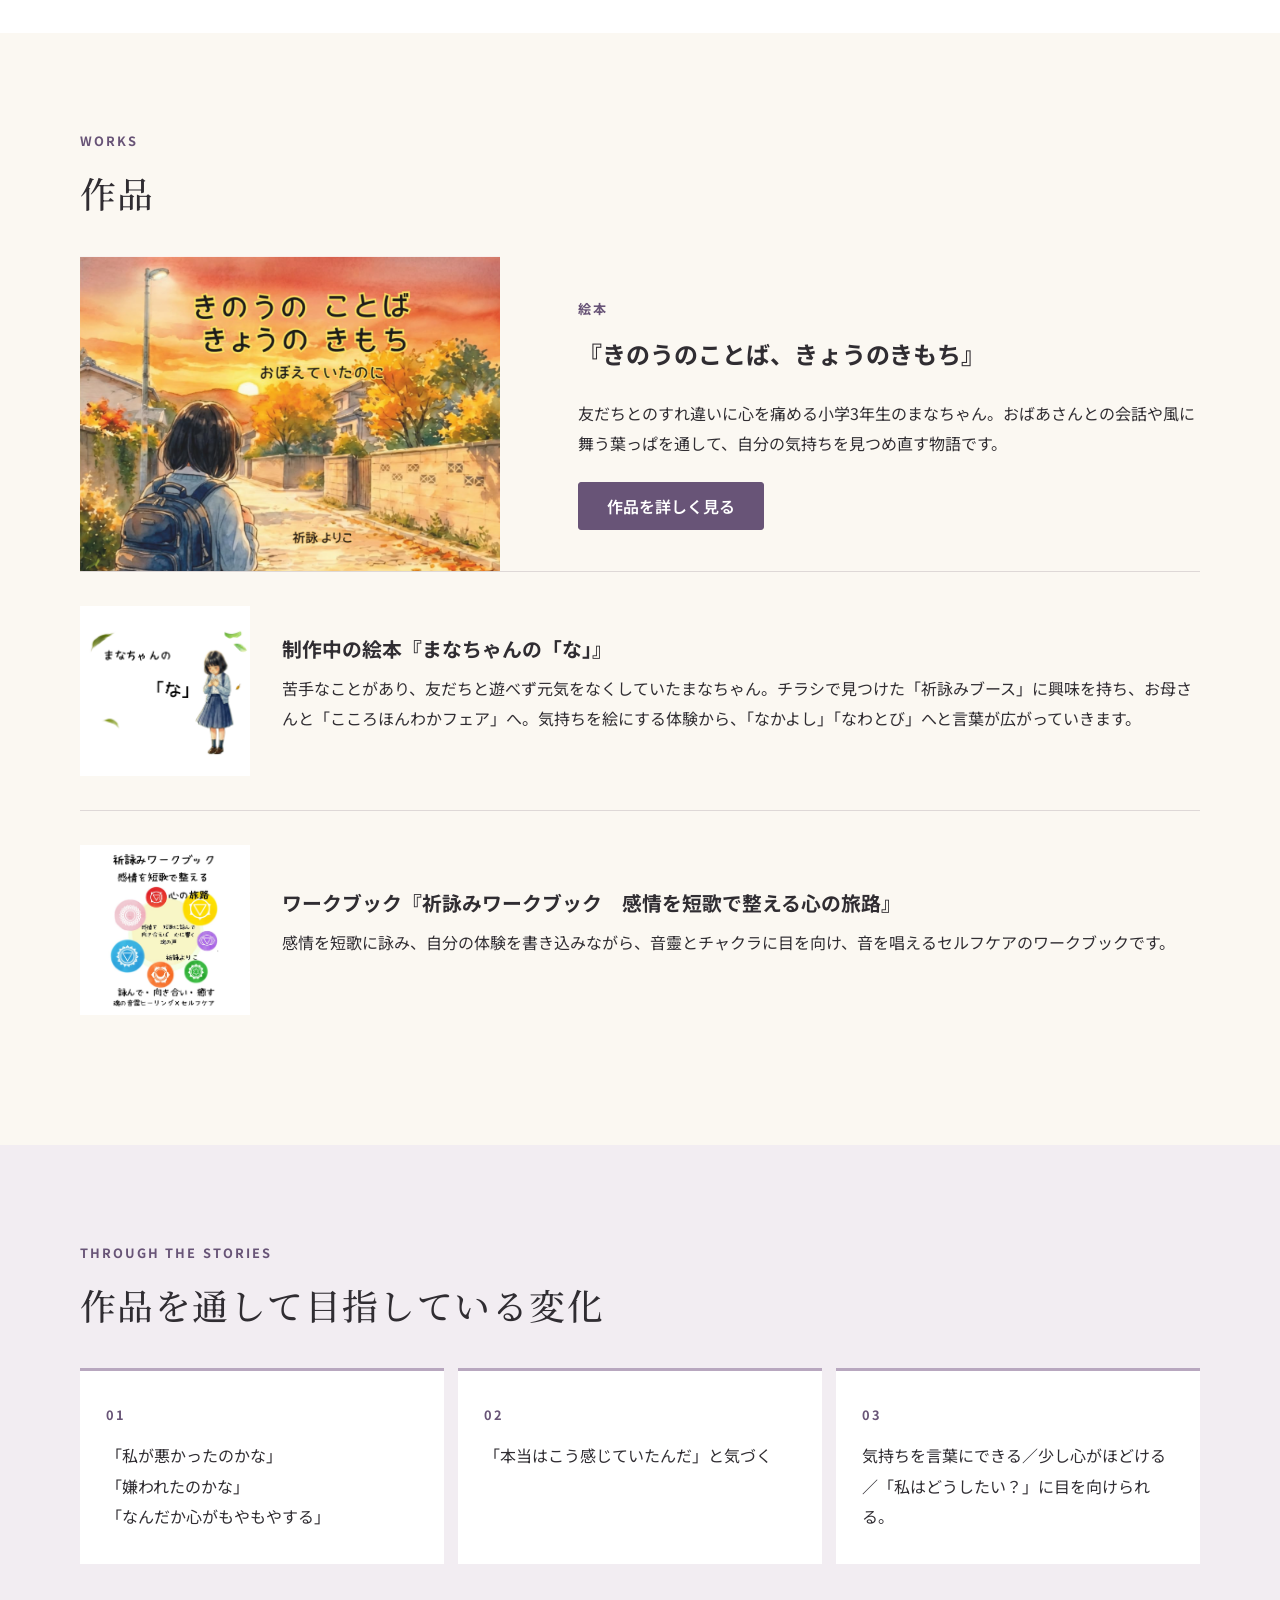
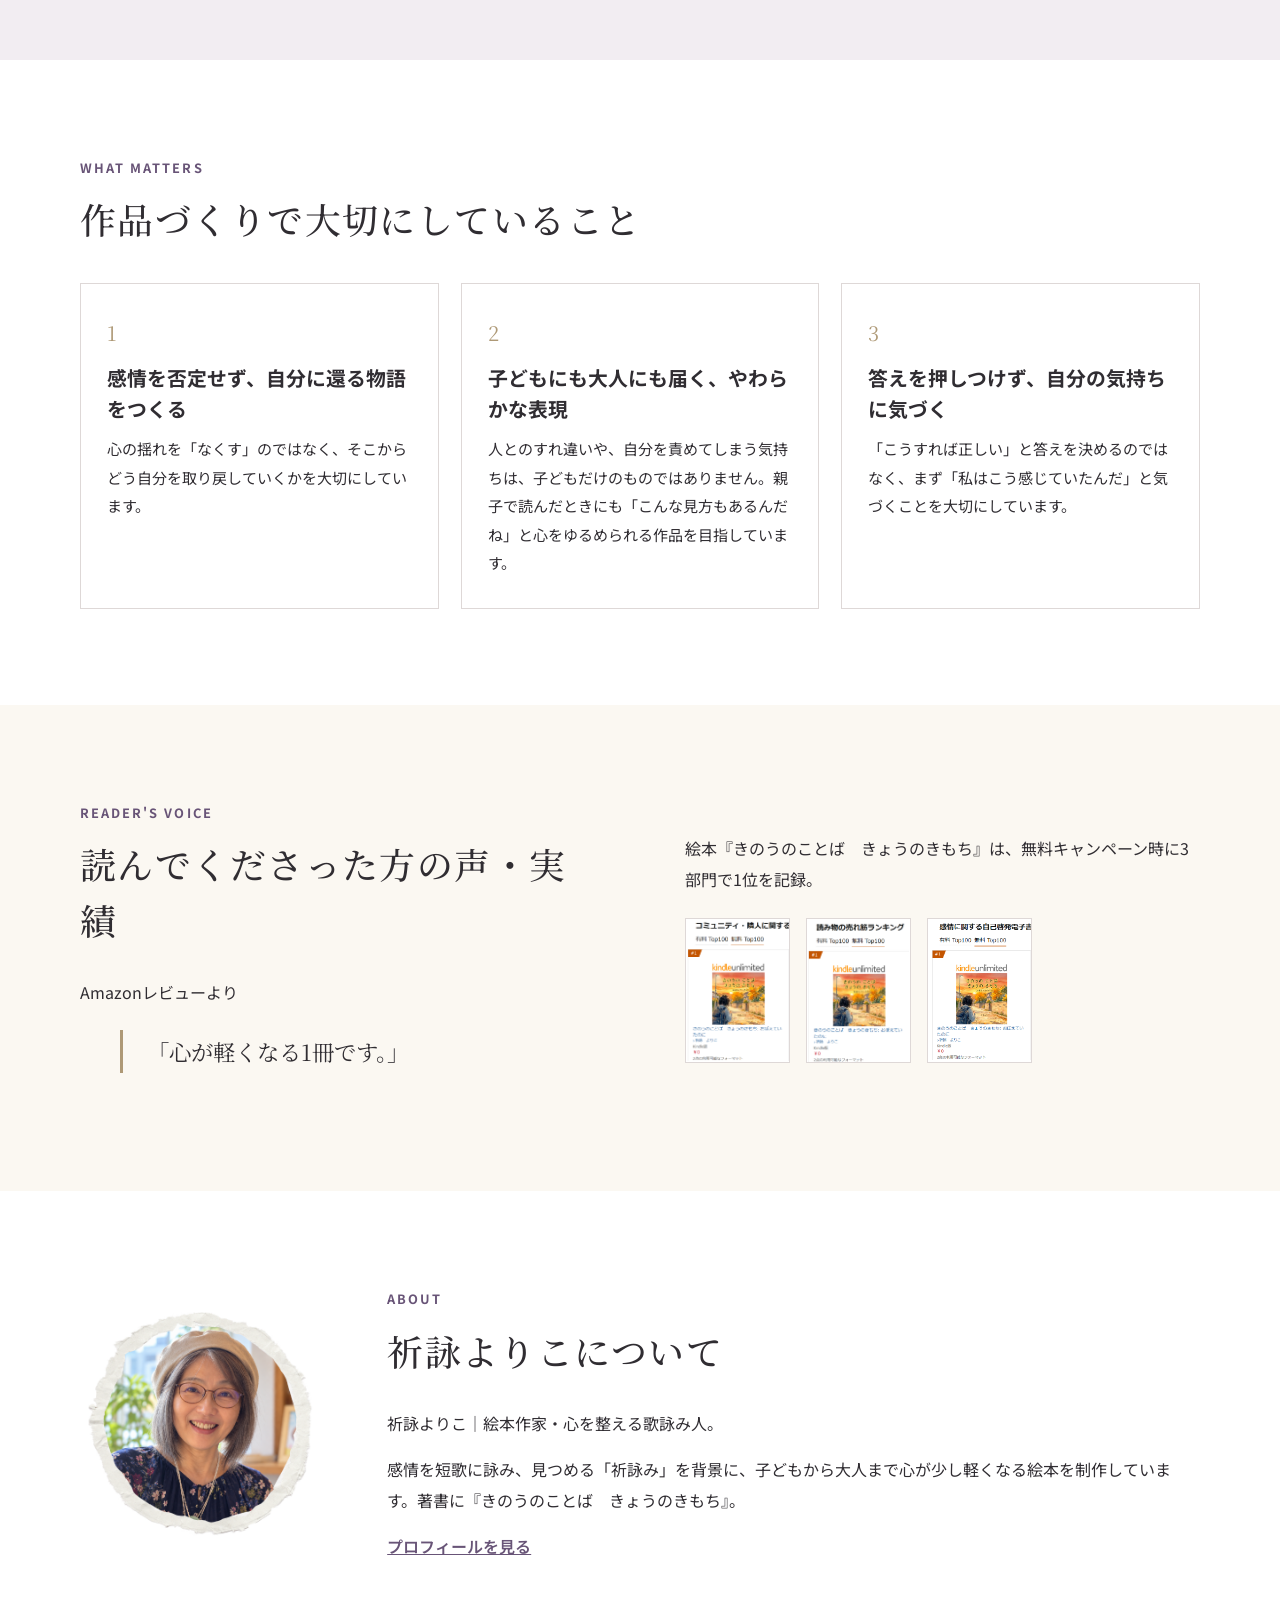
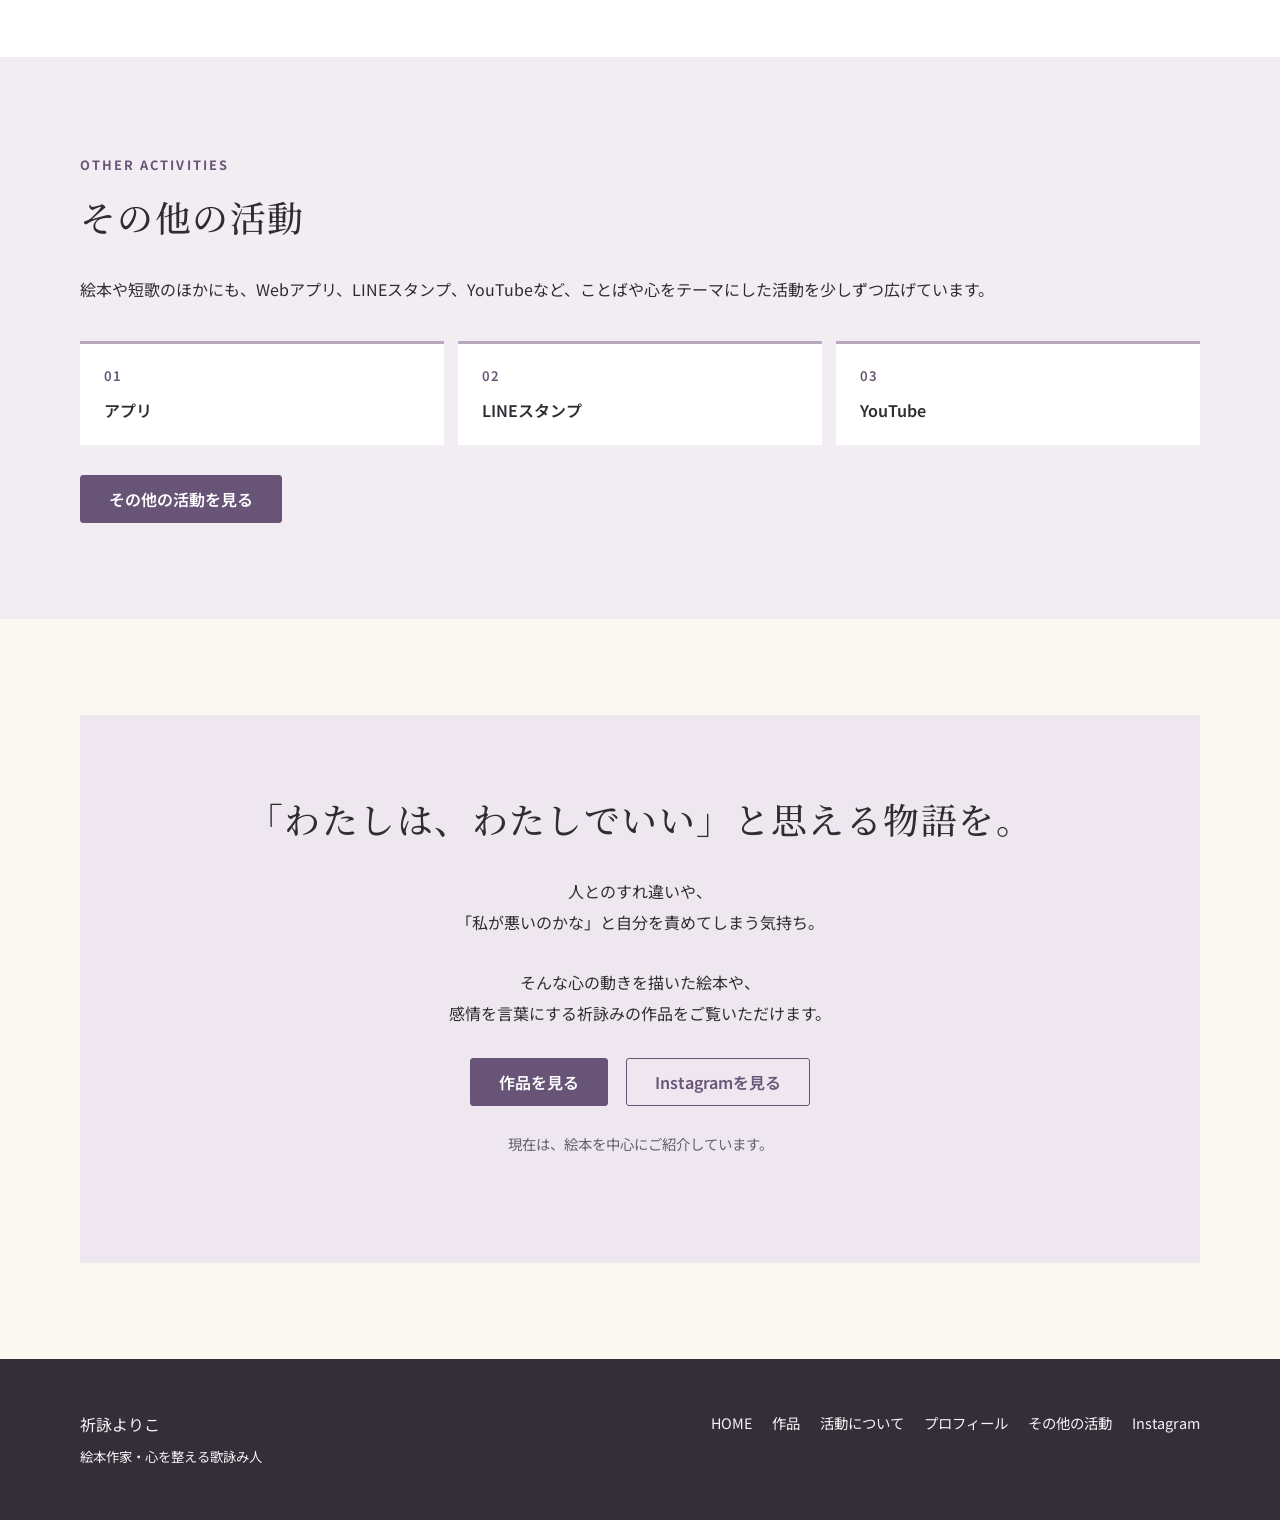
==== commit f4f71b36: "Update home work introductions" ====
--- a/index.html
+++ b/index.html
@@ -1 +1 @@
-<!doctype html><html lang="ja"><head><meta charset="utf-8"><meta name="viewport" content="width=device-width,initial-scale=1"><title>祈詠よりこ｜絵本作家・心を整える歌詠み人</title><meta name="description" content="祈詠よりこ。感情を言葉にし、自分の心に気づく「祈詠み」の考え方を背景に、子どもから大人まで読める絵本を制作しています。"><link rel="icon" type="image/png" sizes="128x128" href="./assets/favicon.png"><link rel="stylesheet" href="./styles.css" defer><script src="./site.js" defer></script></head><body><a class="skip" href="#main">本文へ移動</a><header class="site-header"><div class="wrap head-inner"><a class="brand" href="./"><img src="./assets/logo3.png" alt="こころをほどく絵本作家・祈詠よりこ"></a><button class="menu-button" type="button" aria-controls="main-nav" aria-expanded="false">メニュー</button><nav class="nav" id="main-nav" aria-label="メインメニュー"><a href="./">HOME</a><a href="./works/">作品</a><a href="./#activity">活動について</a><a href="./profile/">プロフィール</a><a href="./#other-activities">その他の活動</a><a class="button" href="./works/">作品を見る</a></nav></div></header><main id="main"><section class="hero"><div class="wrap hero-grid"><div class="hero-copy"><p class="eyebrow">Inoriyomi Yoriko</p><h1>心にそっと寄り添う<br>物語を。</h1><p class="role">祈詠よりこ｜絵本作家・心を整える歌詠み人</p><p class="hero-address">小さなすれ違いのあと、<br class="hero-address-mobile">『私が悪かったのかな』と<br>自分を責めてしまうあなたへ。</p><p class="hero-promise">物語を通して、自分の気持ちに気づくきっかけを届けます。</p><p class="lead">感情を言葉にし、自分の心に気づく『祈詠み』の考え方を背景に、子どもから大人まで読める絵本を制作しています。</p><a class="button" href="./works/">作品を見る</a></div><div class="hero-image"><img src="./assets/hero.png" alt="窓辺で静かに過ごす女性" fetchpriority="high"></div></div></section><section class="section section-tint"><div class="narrow"><div class="section-head"><p class="eyebrow">For you</p><h2>こんなこと、ありませんか？</h2></div><ul class="list-soft"><li>人から言われたことばが心に残る</li><li>小さなすれ違いでも「私が悪かったのかな」と考えてしまう</li><li>気持ちがもやもやするのに、うまく言葉にできない</li><li>「私はどうしたい？」が分からなくなる</li></ul></div></section><section class="section section-white" id="activity"><div class="wrap two-col"><div><p class="eyebrow">Inoriyomi</p><h2>活動について｜祈詠みとは</h2></div><div><p>祈詠みは、いまの感情を言葉にし、短歌として詠みながら、自分の本当の気持ちに気づいていく活動です。「本当はこう感じていたんだ」と分かることが、自分に還る小さなきっかけになります。</p><a class="text-link" href="./profile/#story">祈詠よりこの歩みを見る</a></div></div></section><section class="section"><div class="wrap"><div class="section-head"><p class="eyebrow">Works</p><h2>作品</h2></div><div class="feature"><div class="feature-image"><img src="./assets/book-one.png" alt="絵本『きのうのことば　きょうのきもち』の表紙" loading="lazy"></div><div><p class="badge">絵本</p><h3>『きのうのことば　きょうのきもち』</h3><p>人との小さなすれ違いから「私が悪いのかな」と自分を責めてしまう心が、少しずつほどけ、「わたしはわたしでいい」と自分に戻っていく物語。</p><p>子どもだけでなく、大人にも読んでもらえる、心がほぐれる絵本を目指して制作しました。</p><p class="feature-recommendation">今　一番お勧めしたい物語です。</p><div class="book-actions"><a class="button" href="./works/">作品を詳しく見る</a></div></div></div><div class="small-book"><img src="./assets/book-two.png" alt="制作中の絵本『まなちゃんの“な”』の画像" loading="lazy"><div><h3>『まなちゃんの“な”』</h3><p>現在制作中。</p></div></div><div class="small-book"><img src="./assets/workbook.png" alt="祈詠みワークブックの画像" loading="lazy"><div><h3>『祈詠みワークブック　感情を短歌で整える心の旅路』</h3><p>現在販売中。今後、もっとやわらかく自然に取り組める形へ改訂して育てていきたい作品です。</p></div></div></div></section><section class="section section-tint"><div class="wrap"><div class="section-head"><p class="eyebrow">Through the stories</p><h2>作品を通して目指している変化</h2></div><div class="pathway"><div class="path-step"><p class="number">01</p><p>「私が悪かったのかな」<br>「嫌われたのかな」<br>「なんだか心がもやもやする」</p></div><div class="path-step"><p class="number">02</p><p>「本当はこう感じていたんだ」と気づく</p></div><div class="path-step"><p class="number">03</p><p>気持ちを言葉にできる／少し心がほどける／「私はどうしたい？」に目を向けられる。</p></div></div></div></section><section class="section section-white"><div class="wrap"><div class="section-head"><p class="eyebrow">What matters</p><h2>作品づくりで大切にしていること</h2></div><div class="values"><div class="value"><span class="index">1</span><h3>感情を否定せず、自分に還る物語をつくる</h3><p>心の揺れを「なくす」のではなく、そこからどう自分を取り戻していくかを大切にしています。</p></div><div class="value"><span class="index">2</span><h3>子どもにも大人にも届く、やわらかな表現</h3><p>人とのすれ違いや、自分を責めてしまう気持ちは、子どもだけのものではありません。親子で読んだときにも「こんな見方もあるんだね」と心をゆるめられる作品を目指しています。</p></div><div class="value"><span class="index">3</span><h3>答えを押しつけず、自分の気持ちに気づく</h3><p>「こうすれば正しい」と答えを決めるのではなく、まず「私はこう感じていたんだ」と気づくことを大切にしています。</p></div></div></div></section><section class="section"><div class="wrap two-col"><div><p class="eyebrow">Reader's voice</p><h2>読んでくださった方の声・実績</h2><p>Amazonレビューより</p><blockquote class="review">「心が軽くなる1冊です。」</blockquote></div><div><p>絵本『きのうのことば　きょうのきもち』は、無料キャンペーン時に3部門で1位を記録。</p><div class="ranking"><img src="./assets/rank-community.png" alt="コミュニティ・隣人に関するランキング1位の画面" loading="lazy"><img src="./assets/rank-reading.png" alt="読み物の売れ筋ランキング1位の画面" loading="lazy"><img src="./assets/rank-feelings.png" alt="感情に関する自己啓発電子書籍ランキング1位の画面" loading="lazy"></div></div></div></section><section class="section section-white"><div class="wrap profile-brief"><img src="./assets/portrait-new.png" alt="祈詠よりこのプロフィール写真" loading="lazy"><div><p class="eyebrow">About</p><h2>祈詠よりこについて</h2><p>祈詠よりこ｜絵本作家・心を整える歌詠み人。</p><p>感情を短歌に詠み、見つめる「祈詠み」を背景に、子どもから大人まで心が少し軽くなる絵本を制作しています。著書に『きのうのことば　きょうのきもち』。</p><a class="text-link" href="./profile/">プロフィールを見る</a></div></div></section><section class="section section-tint" id="other-activities"><div class="wrap"><div class="section-head"><p class="eyebrow">Other activities</p><h2>その他の活動</h2><p>絵本や短歌のほかにも、Webアプリ、LINEスタンプ、YouTubeなど、ことばや心をテーマにした活動を少しずつ広げています。</p></div><ol class="other-list"><li>アプリ</li><li>LINEスタンプ</li><li>YouTube</li></ol><a class="button" href="https://inoriyomi.my.canva.site/" target="_blank" rel="noopener noreferrer">その他の活動を見る</a></div></section><section class="section"><div class="wrap cta-panel"><h2>「わたしは、わたしでいい」と思える物語を。</h2><p>人とのすれ違いや、<br>「私が悪いのかな」と自分を責めてしまう気持ち。<br><br>そんな心の動きを描いた絵本や、<br>感情を言葉にする祈詠みの作品をご覧いただけます。</p><div class="cta-actions"><a class="button" href="./works/">作品を見る</a><a class="button button-outline" href="https://www.instagram.com/inoriyomi.kokoro/" target="_blank" rel="noopener noreferrer">Instagramを見る</a></div><p class="minor">現在は、絵本を中心にご紹介しています。</p></div></section></main><footer class="site-footer"><div class="wrap footer-inner"><div>祈詠よりこ<br><small>絵本作家・心を整える歌詠み人</small></div><nav class="footer-nav" aria-label="フッターメニュー"><a href="./">HOME</a><a href="./works/">作品</a><a href="./#activity">活動について</a><a href="./profile/">プロフィール</a><a href="./#other-activities">その他の活動</a><a href="https://www.instagram.com/inoriyomi.kokoro/" target="_blank" rel="noopener noreferrer">Instagram</a></nav></div></footer></body></html>
+<!doctype html><html lang="ja"><head><meta charset="utf-8"><meta name="viewport" content="width=device-width,initial-scale=1"><title>祈詠よりこ｜絵本作家・心を整える歌詠み人</title><meta name="description" content="祈詠よりこ。感情を言葉にし、自分の心に気づく「祈詠み」の考え方を背景に、子どもから大人まで読める絵本を制作しています。"><link rel="icon" type="image/png" sizes="128x128" href="./assets/favicon.png"><link rel="stylesheet" href="./styles.css" defer><script src="./site.js" defer></script></head><body><a class="skip" href="#main">本文へ移動</a><header class="site-header"><div class="wrap head-inner"><a class="brand" href="./"><img src="./assets/logo3.png" alt="こころをほどく絵本作家・祈詠よりこ"></a><button class="menu-button" type="button" aria-controls="main-nav" aria-expanded="false">メニュー</button><nav class="nav" id="main-nav" aria-label="メインメニュー"><a href="./">HOME</a><a href="./works/">作品</a><a href="./#activity">活動について</a><a href="./profile/">プロフィール</a><a href="./#other-activities">その他の活動</a><a class="button" href="./works/">作品を見る</a></nav></div></header><main id="main"><section class="hero"><div class="wrap hero-grid"><div class="hero-copy"><p class="eyebrow">Inoriyomi Yoriko</p><h1>心にそっと寄り添う<br>物語を。</h1><p class="role">祈詠よりこ｜絵本作家・心を整える歌詠み人</p><p class="hero-address">小さなすれ違いのあと、<br class="hero-address-mobile">『私が悪かったのかな』と<br>自分を責めてしまうあなたへ。</p><p class="hero-promise">物語を通して、自分の気持ちに気づくきっかけを届けます。</p><p class="lead">感情を言葉にし、自分の心に気づく『祈詠み』の考え方を背景に、子どもから大人まで読める絵本を制作しています。</p><a class="button" href="./works/">作品を見る</a></div><div class="hero-image"><img src="./assets/hero.png" alt="窓辺で静かに過ごす女性" fetchpriority="high"></div></div></section><section class="section section-tint"><div class="narrow"><div class="section-head"><p class="eyebrow">For you</p><h2>こんなこと、ありませんか？</h2></div><ul class="list-soft"><li>人から言われたことばが心に残る</li><li>小さなすれ違いでも「私が悪かったのかな」と考えてしまう</li><li>気持ちがもやもやするのに、うまく言葉にできない</li><li>「私はどうしたい？」が分からなくなる</li></ul></div></section><section class="section section-white" id="activity"><div class="wrap two-col"><div><p class="eyebrow">Inoriyomi</p><h2>活動について｜祈詠みとは</h2></div><div><p>祈詠みは、いまの感情を言葉にし、短歌として詠みながら、自分の本当の気持ちに気づいていく活動です。「本当はこう感じていたんだ」と分かることが、自分に還る小さなきっかけになります。</p><a class="text-link" href="./profile/#story">祈詠よりこの歩みを見る</a></div></div></section><section class="section"><div class="wrap"><div class="section-head"><p class="eyebrow">Works</p><h2>作品</h2></div><div class="feature"><div class="feature-image"><img src="./assets/book-one.png" alt="絵本『きのうのことば　きょうのきもち』の表紙" loading="lazy"></div><div><p class="badge">絵本</p><h3>『きのうのことば、きょうのきもち』</h3><p>友だちとのすれ違いに心を痛める小学3年生のまなちゃん。おばあさんとの会話や風に舞う葉っぱを通して、自分の気持ちを見つめ直す物語です。</p><div class="book-actions"><a class="button" href="./works/">作品を詳しく見る</a></div></div></div><div class="small-book"><img src="./assets/book-two.png" alt="制作中の絵本『まなちゃんの“な”』の画像" loading="lazy"><div><h3>制作中の絵本『まなちゃんの「な」』</h3><p>苦手なことがあり、友だちと遊べず元気をなくしていたまなちゃん。チラシで見つけた「祈詠みブース」に興味を持ち、お母さんと「こころほんわかフェア」へ。気持ちを絵にする体験から、「なかよし」「なわとび」へと言葉が広がっていきます。</p></div></div><div class="small-book"><img src="./assets/workbook.png" alt="祈詠みワークブックの画像" loading="lazy"><div><h3>ワークブック『祈詠みワークブック　感情を短歌で整える心の旅路』</h3><p>感情を短歌に詠み、自分の体験を書き込みながら、音靈とチャクラに目を向け、音を唱えるセルフケアのワークブックです。</p></div></div></div></section><section class="section section-tint"><div class="wrap"><div class="section-head"><p class="eyebrow">Through the stories</p><h2>作品を通して目指している変化</h2></div><div class="pathway"><div class="path-step"><p class="number">01</p><p>「私が悪かったのかな」<br>「嫌われたのかな」<br>「なんだか心がもやもやする」</p></div><div class="path-step"><p class="number">02</p><p>「本当はこう感じていたんだ」と気づく</p></div><div class="path-step"><p class="number">03</p><p>気持ちを言葉にできる／少し心がほどける／「私はどうしたい？」に目を向けられる。</p></div></div></div></section><section class="section section-white"><div class="wrap"><div class="section-head"><p class="eyebrow">What matters</p><h2>作品づくりで大切にしていること</h2></div><div class="values"><div class="value"><span class="index">1</span><h3>感情を否定せず、自分に還る物語をつくる</h3><p>心の揺れを「なくす」のではなく、そこからどう自分を取り戻していくかを大切にしています。</p></div><div class="value"><span class="index">2</span><h3>子どもにも大人にも届く、やわらかな表現</h3><p>人とのすれ違いや、自分を責めてしまう気持ちは、子どもだけのものではありません。親子で読んだときにも「こんな見方もあるんだね」と心をゆるめられる作品を目指しています。</p></div><div class="value"><span class="index">3</span><h3>答えを押しつけず、自分の気持ちに気づく</h3><p>「こうすれば正しい」と答えを決めるのではなく、まず「私はこう感じていたんだ」と気づくことを大切にしています。</p></div></div></div></section><section class="section"><div class="wrap two-col"><div><p class="eyebrow">Reader's voice</p><h2>読んでくださった方の声・実績</h2><p>Amazonレビューより</p><blockquote class="review">「心が軽くなる1冊です。」</blockquote></div><div><p>絵本『きのうのことば　きょうのきもち』は、無料キャンペーン時に3部門で1位を記録。</p><div class="ranking"><img src="./assets/rank-community.png" alt="コミュニティ・隣人に関するランキング1位の画面" loading="lazy"><img src="./assets/rank-reading.png" alt="読み物の売れ筋ランキング1位の画面" loading="lazy"><img src="./assets/rank-feelings.png" alt="感情に関する自己啓発電子書籍ランキング1位の画面" loading="lazy"></div></div></div></section><section class="section section-white"><div class="wrap profile-brief"><img src="./assets/portrait-new.png" alt="祈詠よりこのプロフィール写真" loading="lazy"><div><p class="eyebrow">About</p><h2>祈詠よりこについて</h2><p>祈詠よりこ｜絵本作家・心を整える歌詠み人。</p><p>感情を短歌に詠み、見つめる「祈詠み」を背景に、子どもから大人まで心が少し軽くなる絵本を制作しています。著書に『きのうのことば　きょうのきもち』。</p><a class="text-link" href="./profile/">プロフィールを見る</a></div></div></section><section class="section section-tint" id="other-activities"><div class="wrap"><div class="section-head"><p class="eyebrow">Other activities</p><h2>その他の活動</h2><p>絵本や短歌のほかにも、Webアプリ、LINEスタンプ、YouTubeなど、ことばや心をテーマにした活動を少しずつ広げています。</p></div><ol class="other-list"><li>アプリ</li><li>LINEスタンプ</li><li>YouTube</li></ol><a class="button" href="https://inoriyomi.my.canva.site/" target="_blank" rel="noopener noreferrer">その他の活動を見る</a></div></section><section class="section"><div class="wrap cta-panel"><h2>「わたしは、わたしでいい」と思える物語を。</h2><p>人とのすれ違いや、<br>「私が悪いのかな」と自分を責めてしまう気持ち。<br><br>そんな心の動きを描いた絵本や、<br>感情を言葉にする祈詠みの作品をご覧いただけます。</p><div class="cta-actions"><a class="button" href="./works/">作品を見る</a><a class="button button-outline" href="https://www.instagram.com/inoriyomi.kokoro/" target="_blank" rel="noopener noreferrer">Instagramを見る</a></div><p class="minor">現在は、絵本を中心にご紹介しています。</p></div></section></main><footer class="site-footer"><div class="wrap footer-inner"><div>祈詠よりこ<br><small>絵本作家・心を整える歌詠み人</small></div><nav class="footer-nav" aria-label="フッターメニュー"><a href="./">HOME</a><a href="./works/">作品</a><a href="./#activity">活動について</a><a href="./profile/">プロフィール</a><a href="./#other-activities">その他の活動</a><a href="https://www.instagram.com/inoriyomi.kokoro/" target="_blank" rel="noopener noreferrer">Instagram</a></nav></div></footer></body></html>
--- a/styles.css
+++ b/styles.css
@@ -1,5 +1,5 @@
 @import url('https://fonts.googleapis.com/css2?family=Noto+Sans+JP:wght@400;500;600;700&family=Noto+Serif+JP:wght@400;500;600&display=swap');
-:root{--paper:#fbf8f2;--white:#fff;--ink:#302d32;--muted:#66616b;--plum:#685477;--plum-dark:#4e3c5c;--lav:#eee7ef;--line:#ded8d7;--gold:#ae9976}*{box-sizing:border-box}html{scroll-behavior:smooth}body{margin:0;color:var(--ink);background:var(--paper);font-family:'Noto Sans JP',system-ui,sans-serif;font-size:16px;line-height:1.9}h1,h2,h3,p{margin-top:0}h1,h2,.serif{font-family:'Noto Serif JP',serif;font-weight:500;line-height:1.55}h1{font-size:clamp(2rem,4vw,3.45rem);letter-spacing:.055em}h2{font-size:clamp(1.65rem,2.8vw,2.45rem);letter-spacing:.04em}h3{font-size:1.24rem;line-height:1.6}a{color:inherit}img{display:block;max-width:100%}.wrap{width:min(1120px,calc(100% - 48px));margin:auto}.narrow{width:min(800px,calc(100% - 48px));margin:auto}.eyebrow{font-size:.8rem;letter-spacing:.16em;color:var(--plum);font-weight:700;text-transform:uppercase;margin-bottom:.7rem}.site-header{position:sticky;top:0;z-index:20;background:rgba(251,248,242,.96);backdrop-filter:blur(14px);border-bottom:1px solid var(--line)}.head-inner{height:96px;display:flex;align-items:center;gap:18px}.brand{display:flex;align-items:center;min-width:0;text-decoration:none;margin-right:auto}.brand img{display:block;width:258px;height:auto;object-fit:contain}.nav{display:flex;align-items:center;gap:26px;font-size:.9rem}.nav a{text-decoration:none}.nav a:hover,.text-link:hover{text-decoration:underline;text-underline-offset:5px}.button{display:inline-flex;justify-content:center;align-items:center;min-height:48px;padding:10px 28px;text-decoration:none;background:var(--plum);color:white;border:1px solid var(--plum);border-radius:3px;font-weight:600;line-height:1.4;white-space:nowrap}.button:hover{background:var(--plum-dark)}.button-outline{background:transparent;color:var(--plum)}.button-outline:hover{background:var(--lav)}.menu-button{display:none;background:transparent;border:1px solid var(--line);font:inherit;padding:6px 12px;border-radius:3px}.hero{padding:64px 0 84px}.hero-grid{display:grid;grid-template-columns:1fr 1.06fr;align-items:center;gap:5%;min-height:570px}.hero-copy{padding:24px 0}.hero-copy .role{color:var(--plum);font-weight:600;margin-bottom:28px}.hero-copy .lead{max-width:31em;margin-bottom:34px}.hero-image{height:570px;overflow:hidden;border-radius:48% 48% 5px 5px/22% 22% 5px 5px;background:#eaf2f1}.hero-image img{width:100%;height:100%;object-fit:cover;object-position:center}.section{padding:96px 0}.section-white{background:white}.section-tint{background:#f2edf2}.section-head{margin-bottom:36px}.list-soft{display:grid;grid-template-columns:1fr 1fr;gap:14px;list-style:none;padding:0;margin:0}.list-soft li{background:white;border-left:3px solid #b8a7bf;padding:18px 22px}.two-col{display:grid;grid-template-columns:1fr 1fr;gap:8%;align-items:center}.quote-band{font-family:'Noto Serif JP',serif;font-size:clamp(1.25rem,2.3vw,1.85rem);line-height:1.8;color:var(--plum)}.feature{display:grid;grid-template-columns:minmax(250px,420px) 1fr;gap:7%;align-items:center}.feature-image{background:#eee9df;overflow:hidden}.feature-image img{width:100%;aspect-ratio:4/3;object-fit:cover}.feature h3{font-size:1.5rem}.book-meta{color:var(--muted);font-size:.92rem}.book-actions{display:flex;gap:12px;flex-wrap:wrap;margin-top:24px}.small-book{display:grid;grid-template-columns:170px 1fr;gap:32px;align-items:center;padding:34px 0;border-top:1px solid var(--line)}.small-book img{width:170px;aspect-ratio:1/1;object-fit:contain;background:#fff}.small-book h3{margin-bottom:8px}.pathway{display:grid;grid-template-columns:repeat(3,1fr);gap:14px}.path-step{padding:32px 26px;background:white;border-top:3px solid #b8a7bf}.path-step .number{font-size:.8rem;color:var(--plum);font-weight:700;letter-spacing:.12em}.path-step p:last-child{margin-bottom:0}.values{display:grid;grid-template-columns:repeat(3,1fr);gap:22px}.value{padding:30px 26px;border:1px solid var(--line);background:white}.value .index{color:var(--gold);font-family:'Noto Serif JP',serif;font-size:1.25rem}.value h3{margin:10px 0}.value p{font-size:.94rem;margin-bottom:0}.review{border-left:3px solid var(--gold);padding-left:24px;font-family:'Noto Serif JP',serif;font-size:1.4rem}.ranking{display:flex;gap:16px;align-items:start;margin-top:24px}.ranking img{width:105px;height:145px;object-fit:contain;object-position:top;background:white;border:1px solid var(--line)}.profile-brief{display:grid;grid-template-columns:240px 1fr;gap:6%;align-items:center}.profile-brief img{width:240px;aspect-ratio:1/1;object-fit:cover;border-radius:50%}.cta-panel{text-align:center;padding:76px 40px;background:var(--lav)}.cta-panel p{max-width:600px;margin:0 auto 30px}.cta-actions{display:flex;justify-content:center;gap:18px;flex-wrap:wrap}.minor{font-size:.9rem;color:var(--muted);margin-top:24px!important}.site-footer{padding:50px 0;background:#342e38;color:#f8f4f7}.footer-inner{display:flex;justify-content:space-between;gap:30px;align-items:start}.footer-nav{display:flex;gap:20px;flex-wrap:wrap;font-size:.9rem}.footer-nav a{text-decoration:none}.page-hero{padding:88px 0 70px;background:#f1ebf0}.page-hero p{max-width:730px}.work-card{display:grid;grid-template-columns:38% 1fr;gap:6%;align-items:center;padding:72px 0;border-bottom:1px solid var(--line)}.work-card img{width:100%;max-height:410px;object-fit:contain;background:white}.work-card h2{font-size:clamp(1.5rem,2.4vw,2.1rem)}.work-card p{max-width:38em}.prices{list-style:none;margin:18px 0;padding:0;font-weight:600}.prices li{margin:3px 0}.badge{color:var(--plum);font-size:.82rem;font-weight:700;letter-spacing:.12em}.prose{max-width:790px}.prose p{margin-bottom:1.7em}.profile-intro{display:grid;grid-template-columns:270px 1fr;gap:7%;align-items:center}.profile-intro img{width:270px;border-radius:50%}.faq details{border-top:1px solid var(--line);padding:20px 0}.faq details:last-child{border-bottom:1px solid var(--line)}.faq summary{cursor:pointer;font-weight:600}.faq details p{margin:15px 0 0}.text-link{color:var(--plum);font-weight:600}.skip{position:absolute;left:-9999px;top:0;background:white;padding:10px;z-index:100}.skip:focus{left:10px}#activity{scroll-margin-top:100px}@media(max-width:800px){.head-inner{height:68px}.nav{display:none;position:absolute;left:0;right:0;top:68px;background:var(--paper);padding:22px 24px;border-bottom:1px solid var(--line);flex-direction:column;align-items:stretch;gap:14px}.nav.open{display:flex}.head-cta{display:none}.menu-button{display:block}.hero{padding:30px 0 64px}.hero-grid{grid-template-columns:1fr;min-height:0}.hero-image{height:360px;grid-row:1;border-radius:45% 45% 3px 3px/30% 30% 3px 3px}.hero-copy{padding:30px 0 0}.section{padding:64px 0}.two-col,.feature,.profile-brief,.profile-intro,.work-card{grid-template-columns:1fr;gap:28px}.feature-image{max-width:520px}.pathway,.values{grid-template-columns:1fr}.profile-brief img,.profile-intro img{width:190px}.work-card{padding:48px 0}.work-card img{max-height:350px}.footer-inner{flex-direction:column}.page-hero{padding:62px 0 50px}}@media(max-width:520px){.wrap,.narrow{width:min(100% - 36px,1120px)}.list-soft{grid-template-columns:1fr}.small-book{grid-template-columns:110px 1fr;gap:18px}.small-book img{width:110px}.ranking img{width:83px;height:116px}.cta-panel{padding:58px 22px}.hero-image{height:290px}}
+:root{--paper:#fbf8f2;--white:#fff;--ink:#302d32;--muted:#66616b;--plum:#685477;--plum-dark:#4e3c5c;--lav:#eee7ef;--line:#ded8d7;--gold:#ae9976}*{box-sizing:border-box}html{scroll-behavior:smooth}body{margin:0;color:var(--ink);background:var(--paper);font-family:'Noto Sans JP',system-ui,sans-serif;font-size:16px;line-height:1.9}h1,h2,h3,p{margin-top:0}h1,h2,.serif{font-family:'Noto Serif JP',serif;font-weight:500;line-height:1.55}h1{font-size:clamp(2rem,4vw,3.45rem);letter-spacing:.055em}h2{font-size:clamp(1.65rem,2.8vw,2.45rem);letter-spacing:.04em}h3{font-size:1.24rem;line-height:1.6}a{color:inherit}img{display:block;max-width:100%}.wrap{width:min(1120px,calc(100% - 48px));margin:auto}.narrow{width:min(800px,calc(100% - 48px));margin:auto}.eyebrow{font-size:.8rem;letter-spacing:.16em;color:var(--plum);font-weight:700;text-transform:uppercase;margin-bottom:.7rem}.site-header{position:sticky;top:0;z-index:20;background:rgba(251,248,242,.96);backdrop-filter:blur(14px);border-bottom:1px solid var(--line)}.head-inner{height:96px;display:flex;align-items:center;gap:18px}.brand{display:flex;align-items:center;min-width:0;text-decoration:none;margin-right:auto}.brand img{display:block;width:258px;height:auto;object-fit:contain}.nav{display:flex;align-items:center;gap:26px;font-size:.9rem}.nav a{text-decoration:none}.nav a:hover,.text-link:hover{text-decoration:underline;text-underline-offset:5px}.button{display:inline-flex;justify-content:center;align-items:center;min-height:48px;padding:10px 28px;text-decoration:none;background:var(--plum);color:white;border:1px solid var(--plum);border-radius:3px;font-weight:600;line-height:1.4;white-space:nowrap}.button:hover{background:var(--plum-dark)}.button-outline{background:transparent;color:var(--plum)}.button-outline:hover{background:var(--lav)}.menu-button{display:none;background:transparent;border:1px solid var(--line);font:inherit;padding:6px 12px;border-radius:3px}.hero{padding:64px 0 84px}.hero-grid{display:grid;grid-template-columns:1fr 1.06fr;align-items:center;gap:5%;min-height:570px}.hero-copy{padding:24px 0}.hero-copy .role{color:var(--plum);font-weight:600;margin-bottom:28px}.hero-copy .lead{max-width:31em;margin-bottom:34px}.hero-image{height:570px;overflow:hidden;border-radius:48% 48% 5px 5px/22% 22% 5px 5px;background:#eaf2f1}.hero-image img{width:100%;height:100%;object-fit:cover;object-position:center}.section{padding:96px 0}.section-white{background:white}.section-tint{background:#f2edf2}.section-head{margin-bottom:36px}.list-soft{display:grid;grid-template-columns:1fr 1fr;gap:14px;list-style:none;padding:0;margin:0}.list-soft li{background:white;border-left:3px solid #b8a7bf;padding:18px 22px}.two-col{display:grid;grid-template-columns:1fr 1fr;gap:8%;align-items:center}.quote-band{font-family:'Noto Serif JP',serif;font-size:clamp(1.25rem,2.3vw,1.85rem);line-height:1.8;color:var(--plum)}.feature{display:grid;grid-template-columns:minmax(250px,420px) 1fr;gap:7%;align-items:center}.feature-image{background:#eee9df;overflow:hidden}.feature-image img{width:100%;aspect-ratio:4/3;object-fit:cover}.feature h3{font-size:1.5rem}.book-meta{color:var(--muted);font-size:.92rem}.book-actions{display:flex;gap:12px;flex-wrap:wrap;margin-top:24px}.small-book{display:grid;grid-template-columns:170px 1fr;gap:32px;align-items:center;padding:34px 0;border-top:1px solid var(--line)}.small-book img{width:170px;aspect-ratio:1/1;object-fit:contain;background:#fff}.small-book h3{margin-bottom:8px}.pathway{display:grid;grid-template-columns:repeat(3,1fr);gap:14px}.path-step{padding:32px 26px;background:white;border-top:3px solid #b8a7bf}.path-step .number{font-size:.8rem;color:var(--plum);font-weight:700;letter-spacing:.12em}.path-step p:last-child{margin-bottom:0}.values{display:grid;grid-template-columns:repeat(3,1fr);gap:22px}.value{padding:30px 26px;border:1px solid var(--line);background:white}.value .index{color:var(--gold);font-family:'Noto Serif JP',serif;font-size:1.25rem}.value h3{margin:10px 0}.value p{font-size:.94rem;margin-bottom:0}.review{border-left:3px solid var(--gold);padding-left:24px;font-family:'Noto Serif JP',serif;font-size:1.4rem}.ranking{display:flex;gap:16px;align-items:start;margin-top:24px}.ranking img{width:105px;height:145px;object-fit:contain;object-position:top;background:white;border:1px solid var(--line)}.profile-brief{display:grid;grid-template-columns:240px 1fr;gap:6%;align-items:center}.profile-brief img{width:240px;aspect-ratio:1/1;object-fit:cover;border-radius:50%}.cta-panel{text-align:center;padding:76px 40px;background:var(--lav)}.cta-panel p{max-width:600px;margin:0 auto 30px}.cta-actions{display:flex;justify-content:center;gap:18px;flex-wrap:wrap}.minor{font-size:.9rem;color:var(--muted);margin-top:24px!important}.site-footer{padding:50px 0;background:#342e38;color:#f8f4f7}.footer-inner{display:flex;justify-content:space-between;gap:30px;align-items:start}.footer-nav{display:flex;gap:20px;flex-wrap:wrap;font-size:.9rem}.footer-nav a{text-decoration:none}.page-hero{padding:88px 0 70px;background:#f1ebf0}.page-hero p{max-width:730px}.work-card{display:grid;grid-template-columns:38% 1fr;gap:6%;align-items:center;padding:72px 0;border-bottom:1px solid var(--line)}.work-card img{width:100%;max-height:410px;object-fit:contain;background:white}.work-card h2{font-size:clamp(1.5rem,2.4vw,2.1rem)}.work-card p{max-width:38em}.prices{list-style:none;margin:18px 0;padding:0;font-weight:600}.prices li{margin:3px 0}.badge{color:var(--plum);font-size:.82rem;font-weight:700;letter-spacing:.12em}#workbook .workbook-choice{margin:2rem 0 2rem}#workbook .workbook-choice h3{font-size:1.05rem;line-height:1.7;margin:0 0 .65rem}#workbook .workbook-choice p{margin:0}.prose{max-width:790px}.prose p{margin-bottom:1.7em}.profile-intro{display:grid;grid-template-columns:270px 1fr;gap:7%;align-items:center}.profile-intro img{width:270px;border-radius:50%}.faq details{border-top:1px solid var(--line);padding:20px 0}.faq details:last-child{border-bottom:1px solid var(--line)}.faq summary{cursor:pointer;font-weight:600}.faq details p{margin:15px 0 0}.text-link{color:var(--plum);font-weight:600}.skip{position:absolute;left:-9999px;top:0;background:white;padding:10px;z-index:100}.skip:focus{left:10px}#activity{scroll-margin-top:100px}@media(max-width:800px){.head-inner{height:68px}.nav{display:none;position:absolute;left:0;right:0;top:68px;background:var(--paper);padding:22px 24px;border-bottom:1px solid var(--line);flex-direction:column;align-items:stretch;gap:14px}.nav.open{display:flex}.head-cta{display:none}.menu-button{display:block}.hero{padding:30px 0 64px}.hero-grid{grid-template-columns:1fr;min-height:0}.hero-image{height:360px;grid-row:1;border-radius:45% 45% 3px 3px/30% 30% 3px 3px}.hero-copy{padding:30px 0 0}.section{padding:64px 0}.two-col,.feature,.profile-brief,.profile-intro,.work-card{grid-template-columns:1fr;gap:28px}.feature-image{max-width:520px}.pathway,.values{grid-template-columns:1fr}.profile-brief img,.profile-intro img{width:190px}.work-card{padding:48px 0}.work-card img{max-height:350px}.footer-inner{flex-direction:column}.page-hero{padding:62px 0 50px}}@media(max-width:520px){.wrap,.narrow{width:min(100% - 36px,1120px)}.list-soft{grid-template-columns:1fr}.small-book{grid-template-columns:110px 1fr;gap:18px}.small-book img{width:110px}.ranking img{width:83px;height:116px}.cta-panel{padding:58px 22px}.hero-image{height:290px}}
 /* TOP: one wide image with the original headline over it. */
 .hero{padding:0}
 .hero-grid{position:relative;isolation:isolate;display:flex;align-items:center;gap:0;width:min(100%,1600px);min-height:0;aspect-ratio:1832/859;padding:42px clamp(24px,6vw,100px)}
